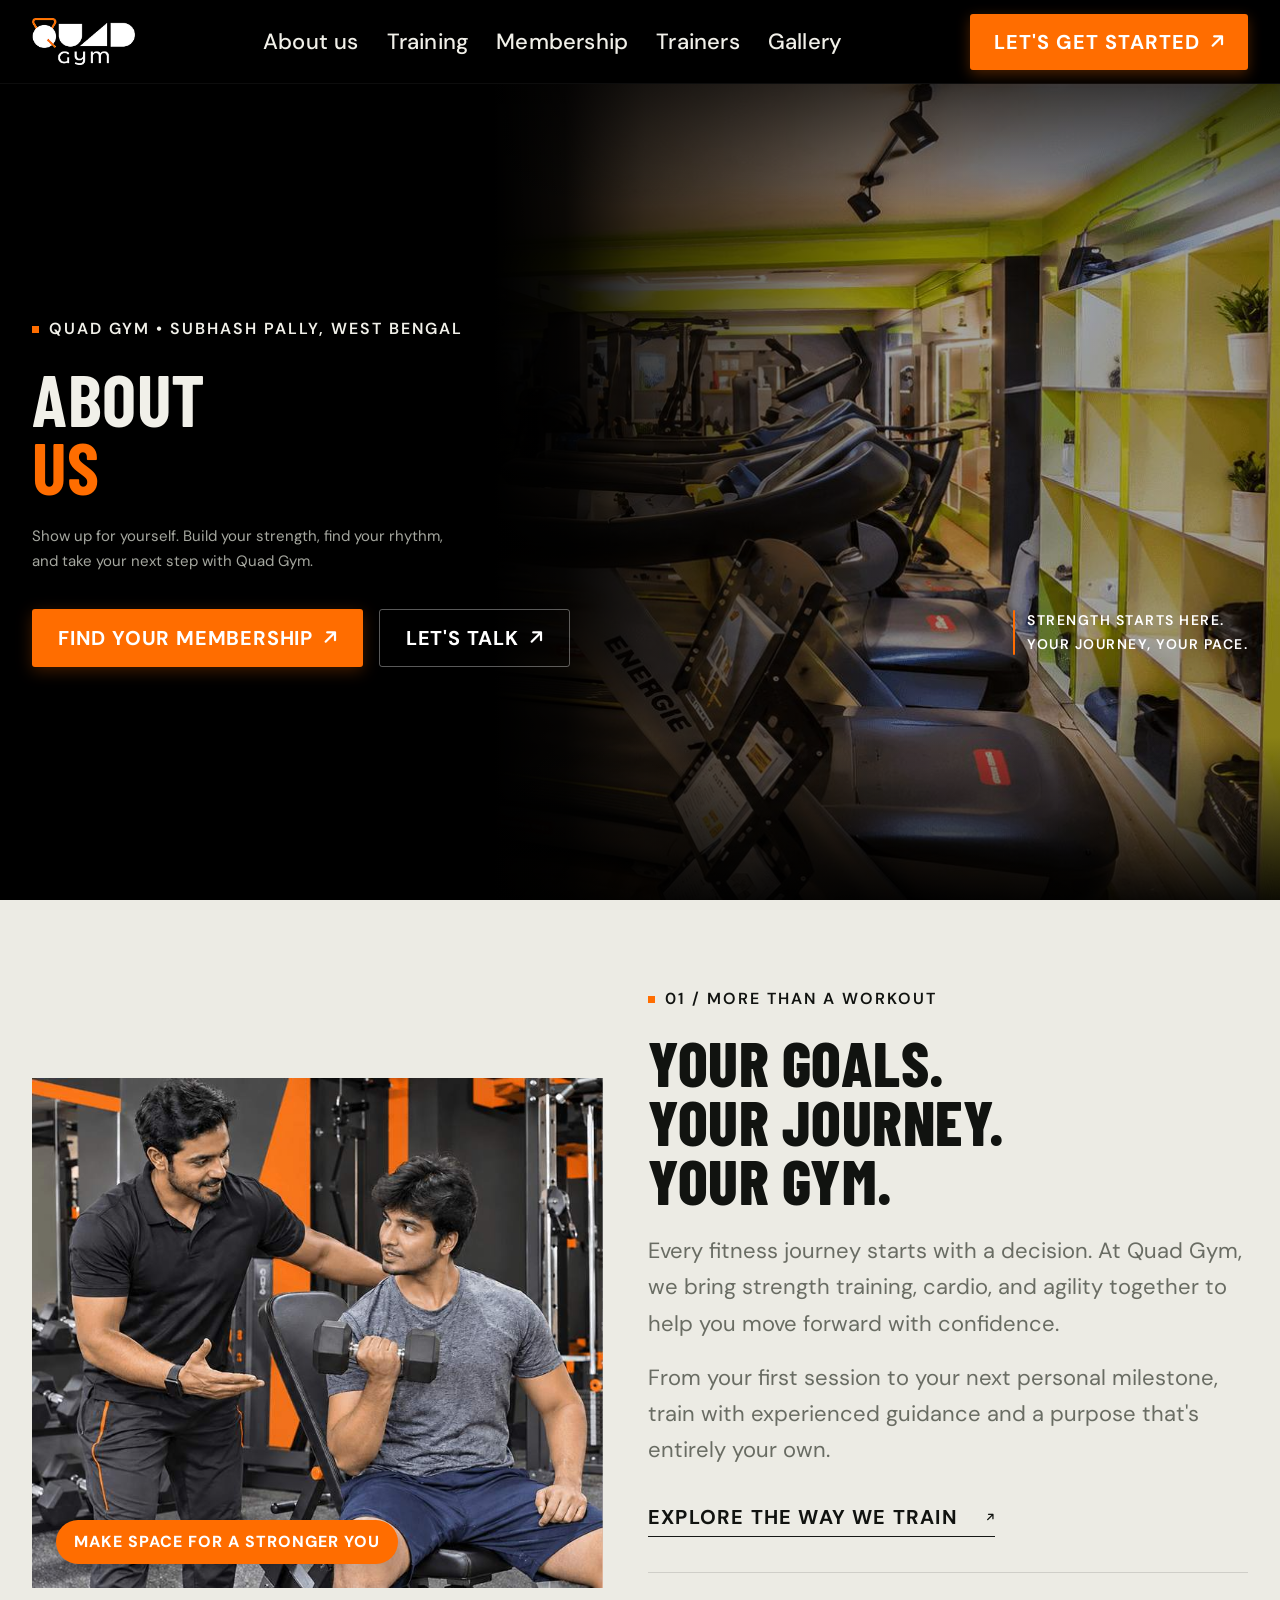
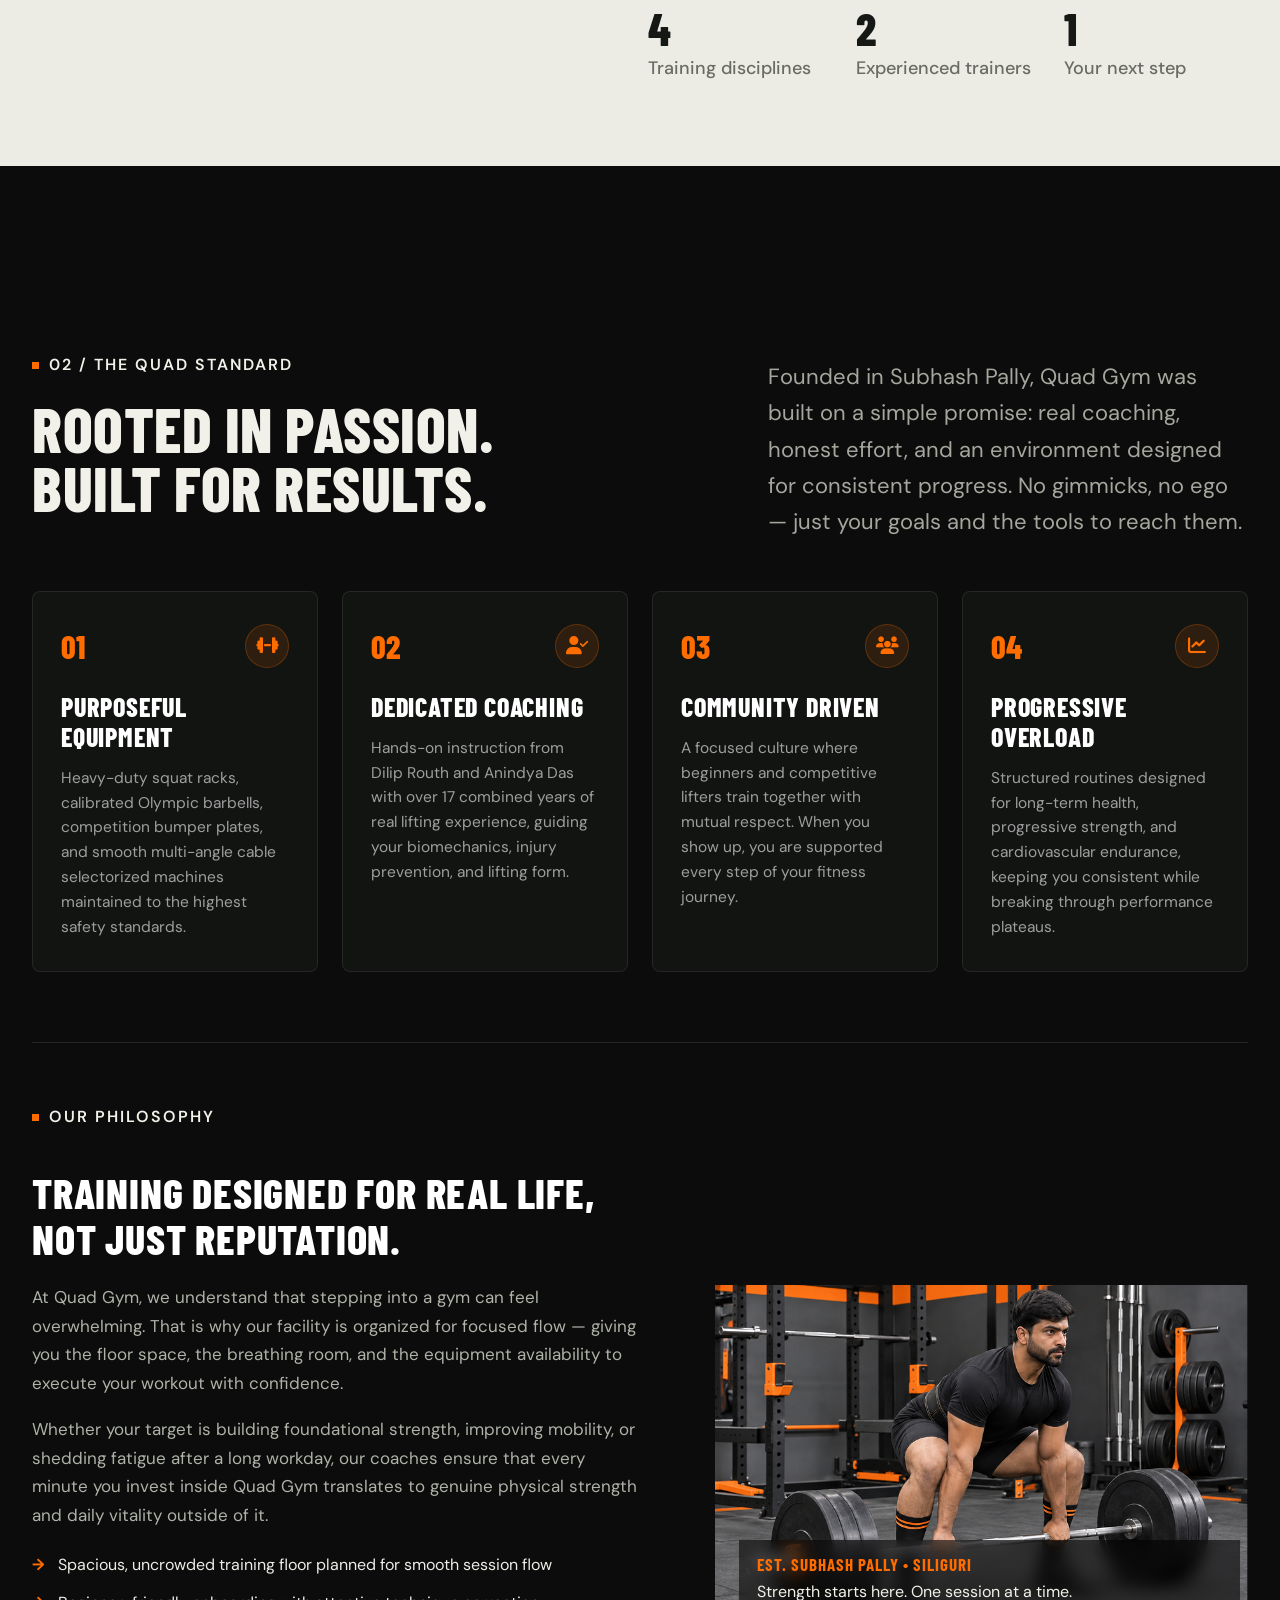
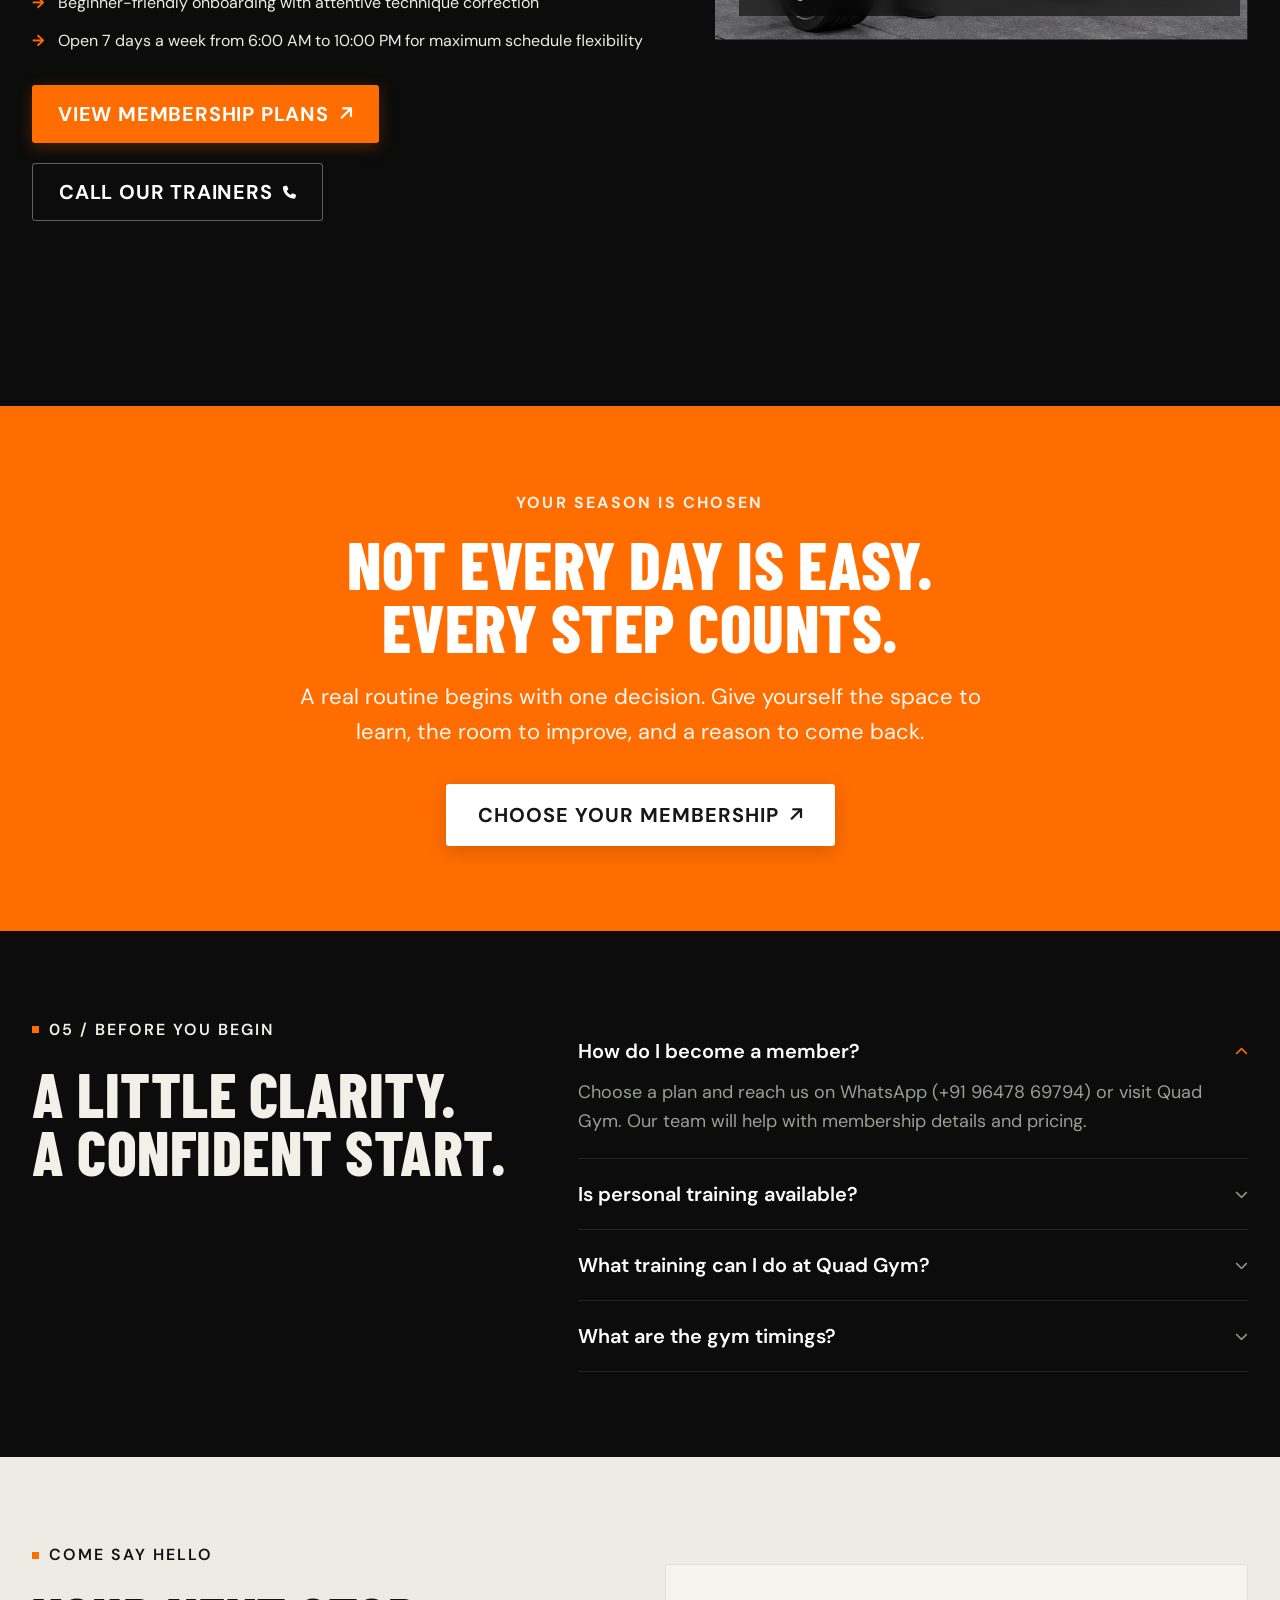
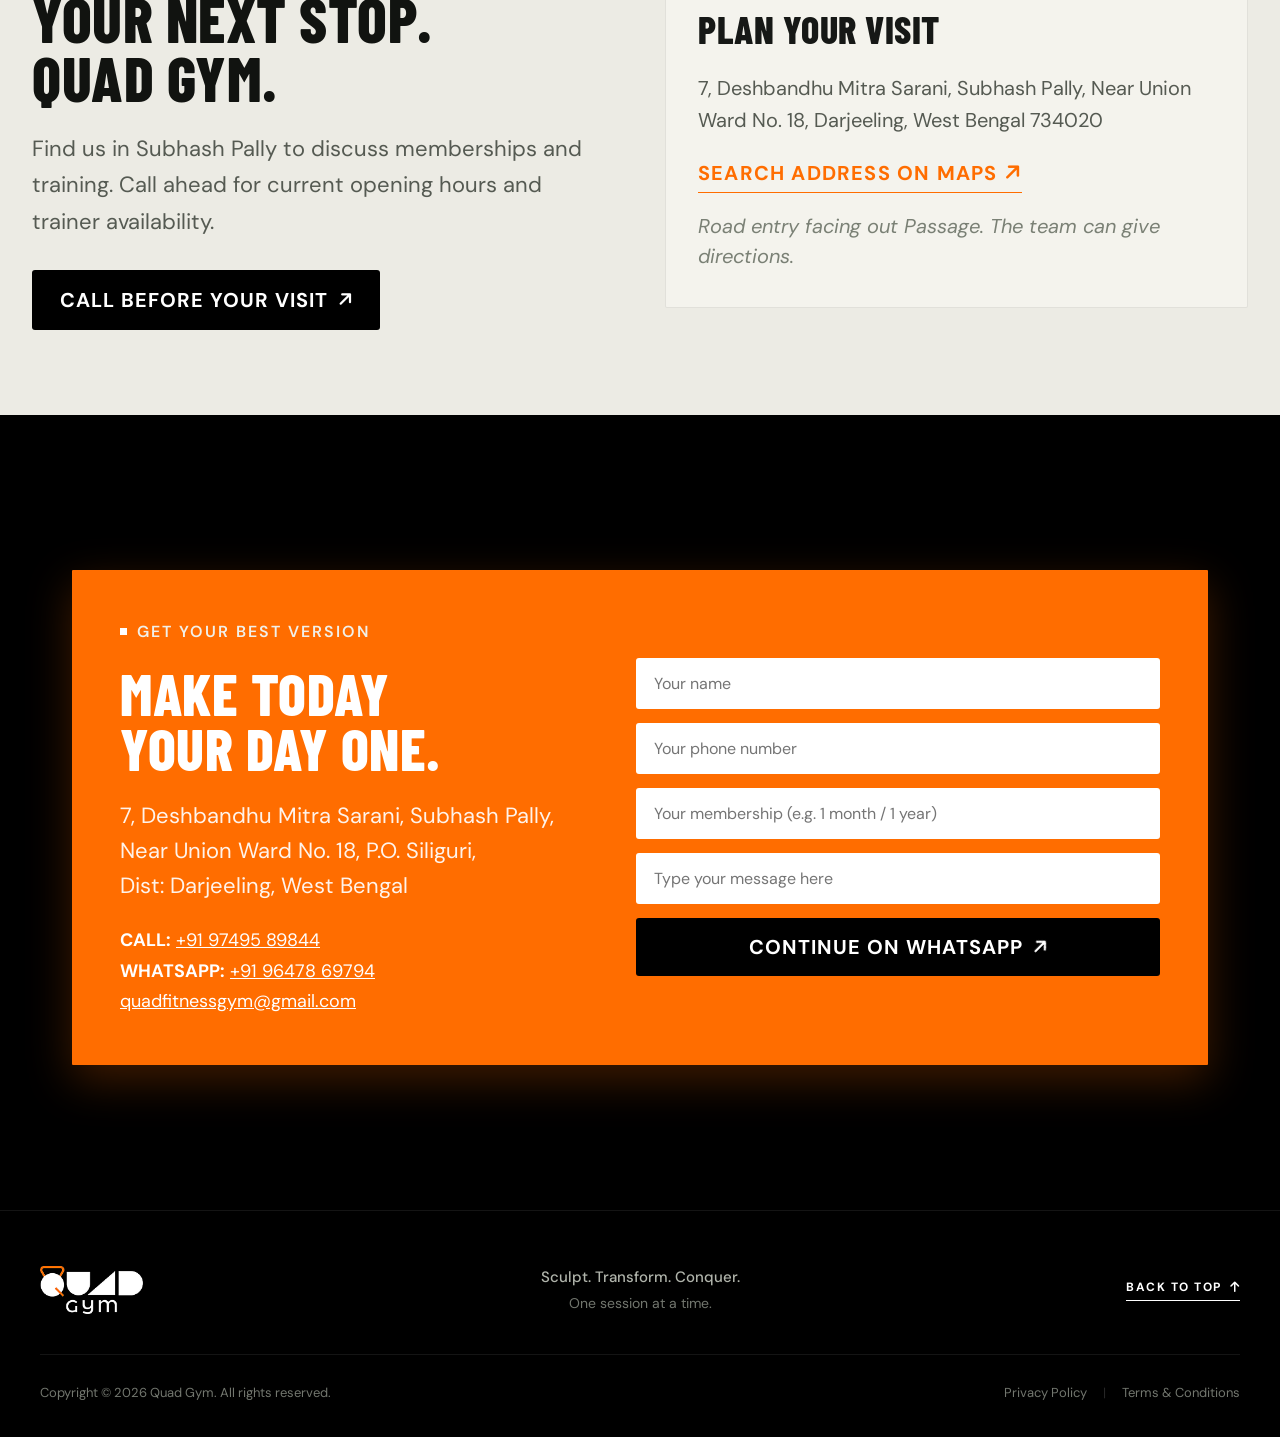
==== about-us.html @ 84a4b410 "pages inner 2 done" ====
<!DOCTYPE html>
<html lang="en">

<head>
    <meta charset="UTF-8">
    <meta name="viewport" content="width=device-width, initial-scale=1.0">
    <title>Quad Gym - Sculpt. Transform. Conquer.</title>

    <!-- Google Fonts -->
    <link rel="preconnect" href="https://fonts.googleapis.com">
    <link rel="preconnect" href="https://fonts.gstatic.com" crossorigin>
    <link
        href="https://fonts.googleapis.com/css2?family=Barlow+Condensed:ital,wght@0,300;0,400;0,500;0,600;0,700;0,800;0,900;1,700&family=DM+Sans:ital,opsz,wght@0,9..40,100..1000;1,9..40,100..1000&display=swap"
        rel="stylesheet">

    <!-- Font Awesome Icons -->
    <link rel="stylesheet" href="https://cdnjs.cloudflare.com/ajax/libs/font-awesome/6.6.0/css/all.min.css"
        integrity="sha512-Kc323vGBEqzTmouAECnVceyQqyqdsSiqLQISBL29aUW4U/M7pSPA/gEUZQqv1cwx4OnYxTxve5UMg5GT6L4JJg=="
        crossorigin="anonymous" referrerpolicy="no-referrer" />

    <!-- Main Stylesheet -->
    <link rel="stylesheet" href="style/style.css">

    <!-- Responsive Stylesheet -->
    <link rel="stylesheet" href="https://cdnjs.cloudflare.com/ajax/libs/animate.css/4.1.1/animate.min.css" />
    <link rel="stylesheet" href="style/responsive.css">
</head>

<body>

    <!-- ================= NAVBAR ================= -->
    <header class="site-header" id="site-header">
        <div class="nav-container">
            <!-- Brand Logo -->
            <a href="index.html" class="brand-logo" aria-label="Quad Gym Home">
                <div class="logo-box">
                    <img src="assets/logo.png" alt="logo of Quad Gym">
                </div>
            </a>

            <!-- Desktop Navigation Menu -->
            <nav class="desktop-nav" aria-label="Main Navigation">
                <ul class="nav-menu">
                    <li><a href="about-us.html" class="nav-link">About us</a></li>
                    <li><a href="#training" class="nav-link">Training</a></li>
                    <li><a href="membership.html" class="nav-link">Membership</a></li>
                    <li><a href="#trainers" class="nav-link">Trainers</a></li>
                    <li><a href="#gallery" class="nav-link">Gallery</a></li>
                </ul>
            </nav>

            <!-- Desktop Right CTA Button -->
            <div class="nav-actions">
                <a href="#get-started" class="btn btn-nav">
                    <span>LET'S GET STARTED</span>
                    <i class="fa-solid fa-arrow-up fa-rotate-by" style="--fa-rotate-angle: 45deg;"></i>
                </a>
            </div>

            <!-- Mobile Animated Hamburger Button -->
            <button class="hamburger-btn" id="hamburger-btn" aria-label="Toggle navigation menu" aria-expanded="false"
                aria-controls="mobile-menu-panel">
                <span class="hamburger-line line-1"></span>
                <span class="hamburger-line line-2"></span>
                <span class="hamburger-line line-3"></span>
            </button>
        </div>
    </header>

    <!-- ================= MOBILE MENU OVERLAY & PANEL ================= -->
    <div class="mobile-menu-backdrop" id="mobile-menu-backdrop"></div>
    <div class="mobile-menu-panel" id="mobile-menu-panel" role="dialog" aria-modal="true"
        aria-label="Mobile Navigation Menu">
        <div class="mobile-menu-inner">
            <!-- Mobile Menu Header -->
            <div class="mobile-menu-header">
                <a href="index.html" class="brand-logo" id="mobile-brand-logo">
                    <div class="logo-box">
                        <img src="assets/logo.png" alt="logo of Quad Gym">
                    </div>
                </a>

                <button class="mobile-close-btn" id="mobile-close-btn" aria-label="Close menu">
                    <i class="fa-solid fa-xmark"></i>
                </button>
            </div>

            <!-- Mobile Menu Navigation Links -->
            <nav class="mobile-nav">
                <ul class="mobile-nav-list">
                    <li>
                        <a href="about-us.html" class="mobile-nav-link">
                            <span class="link-left"><i class="fa-solid fa-circle-info"></i> About us</span>
                            <i class="fa-solid fa-chevron-right link-arrow"></i>
                        </a>
                    </li>
                    <li>
                        <a href="#training" class="mobile-nav-link">
                            <span class="link-left"><i class="fa-solid fa-dumbbell"></i> Training</span>
                            <i class="fa-solid fa-chevron-right link-arrow"></i>
                        </a>
                    </li>
                    <li>
                        <a href="membership.html" class="mobile-nav-link">
                            <span class="link-left"><i class="fa-solid fa-id-card"></i> Membership</span>
                            <i class="fa-solid fa-chevron-right link-arrow"></i>
                        </a>
                    </li>
                    <li>
                        <a href="#trainers" class="mobile-nav-link">
                            <span class="link-left"><i class="fa-solid fa-users"></i> Trainers</span>
                            <i class="fa-solid fa-chevron-right link-arrow"></i>
                        </a>
                    </li>
                    <li>
                        <a href="#gallery" class="mobile-nav-link">
                            <span class="link-left"><i class="fa-solid fa-images"></i> Gallery</span>
                            <i class="fa-solid fa-chevron-right link-arrow"></i>
                        </a>
                    </li>
                </ul>
            </nav>

            <!-- Mobile Action Button -->
            <div class="mobile-menu-cta">
                <a href="#get-started" class="btn btn-mobile-cta">
                    <span>LET'S GET STARTED</span>
                    <i class="fa-solid fa-arrow-up-right-from-square"></i>
                </a>
            </div>

            <!-- Mobile Menu Footer Info -->
            <div class="mobile-menu-footer">
                <div class="mobile-social-links">
                    <a href="#" aria-label="Instagram"><i class="fa-brands fa-instagram"></i></a>
                    <a href="#" aria-label="Facebook"><i class="fa-brands fa-facebook-f"></i></a>
                    <a href="#" aria-label="WhatsApp"><i class="fa-brands fa-whatsapp"></i></a>
                    <a href="#" aria-label="Phone"><i class="fa-solid fa-phone"></i></a>
                </div>
            </div>
        </div>
    </div>

    <!-- ================= HERO SECTION ================= -->
    <section class="hero-section" id="hero">
        <!-- Background Image Container -->
        <div class="hero-bg-wrapper">
            <img src="assets/membership-bg.jpg" alt="Quad Gym Training Zone" class="hero-bg-img">
            <!-- Left solid-to-transparent fade + subtle dark shade over right image -->
            <div class="hero-gradient-overlay"></div>
            <!-- Vertical vignette for smooth edge transitions -->
            <div class="hero-vignette-overlay"></div>
        </div>

        <!-- Hero Main Content -->
        <div class="hero-container">
            <div class="hero-content">
                <!-- Location Tag -->
                <div class="hero-tag animate__animated animate__fadeInUp">
                    <span class="tag-square"></span>
                    <span class="tag-text tag-text-6">QUAD GYM &bull; SUBHASH PALLY, WEST BENGAL</span>
                </div>

                <!-- Main Punchline Heading -->
                <h1 class="hero-title animate__animated animate__fadeInUp">
                    <span class="title-line title-white">About</span>
                    <span class="title-line title-orange">Us</span>
                </h1>

                <!-- Subtitle Description -->
                <p class="hero-desc animate__animated animate__fadeInUp">
                    Show up for yourself. Build your strength, find your rhythm, and take your next step with Quad Gym.
                </p>

                <!-- Action Button Group -->
                <div class="hero-buttons animate__animated animate__fadeInUp">
                    <a href="#membership" class="btn btn-primary">
                        <span>FIND YOUR MEMBERSHIP</span>
                        <i class="fa-solid fa-arrow-up fa-rotate-by" style="--fa-rotate-angle: 45deg;"></i>
                    </a>
                    <a href="#contact" class="btn btn-outline">
                        <span>LET'S TALK</span>
                        <i class="fa-solid fa-arrow-up fa-rotate-by" style="--fa-rotate-angle: 45deg;"></i>
                    </a>
                </div>
            </div>

            <!-- Bottom-right Floating Motto/Quote -->
            <div class="hero-bottom-quote animate__animated animate__fadeInUp">
                <div class="quote-accent-bar"></div>
                <div class="quote-text-group">
                    <span class="quote-line">STRENGTH STARTS HERE.</span>
                    <span class="quote-line">YOUR JOURNEY, YOUR PACE.</span>
                </div>
            </div>
        </div>
    </section>

    <section class="about-section" id="about">
        <div class="section-container about-container">
            <div class="about-image-col animate__animated animate__fadeInUp">
                <div class="image-card">
                    <img src="assets/workout.jpg" alt="Personal training session at Quad Gym" class="section-img">
                    <div class="image-floating-badge">
                        <span>MAKE SPACE FOR A STRONGER YOU</span>
                    </div>
                </div>
            </div>
            <div class="about-content-col">
                <div class="section-tag dark-tag animate__animated animate__fadeInUp">
                    <span class="tag-square"></span>
                    <span class="tag-text tag-text-2">01 / MORE THAN A WORKOUT</span>
                </div>
                <h2 class="section-heading-dark animate__animated animate__fadeInUp">
                    <span>YOUR GOALS.</span>
                    <span>YOUR JOURNEY.</span>
                    <span>YOUR GYM.</span>
                </h2>
                <div class="about-text-group animate__animated animate__fadeInUp">
                    <p>Every fitness journey starts with a decision. At Quad Gym, we bring strength training, cardio,
                        and agility together to help you move forward with confidence.</p>
                    <p>From your first session to your next personal milestone, train with experienced guidance and a
                        purpose that's entirely your own.</p>
                </div>
                <a href="#training" class="text-link-dark animate__animated animate__fadeInUp">
                    <span style="padding-right: 20px;">EXPLORE THE WAY WE TRAIN</span>
                    <i class="fa-solid fa-arrow-up fa-rotate-by" style="--fa-rotate-angle: 45deg; font-size: 10px;"></i>
                </a>
                <div class="about-stats-row animate__animated animate__fadeInUp">
                    <div class="stat-card">
                        <span class="stat-number">4</span>
                        <span class="stat-label">Training disciplines</span>
                    </div>
                    <div class="stat-card">
                        <span class="stat-number">2</span>
                        <span class="stat-label">Experienced trainers</span>
                    </div>
                    <div class="stat-card">
                        <span class="stat-number">1</span>
                        <span class="stat-label">Your next step</span>
                    </div>
                </div>
            </div>
        </div>
    </section>

    <!-- ================= SECTION: ABOUT US DETAILS & PHILOSOPHY ================= -->
    <section class="about-story-section" id="about-story">
        <div class="section-container">
            <!-- Header Split -->
            <div class="section-header-split">
                <div class="header-left">
                    <div class="section-tag light-tag animate__animated animate__fadeInUp">
                        <span class="tag-square"></span>
                        <span class="tag-text tag-text-3">02 / THE QUAD STANDARD</span>
                    </div>
                    <h2 class="section-heading-light animate__animated animate__fadeInUp">
                        <span>ROOTED IN PASSION.</span>
                        <span>BUILT FOR RESULTS.</span>
                    </h2>
                </div>
                <div class="header-right">
                    <p class="section-subtext-light animate__animated animate__fadeInUp">
                        Founded in Subhash Pally, Quad Gym was built on a simple promise: real coaching, honest effort,
                        and an environment designed for consistent progress. No gimmicks, no ego &mdash; just your goals
                        and the tools to reach them.
                    </p>
                </div>
            </div>

            <!-- Pillars Grid (4 Key Highlights) -->
            <div class="about-pillars-grid">
                <!-- Pillar 1 -->
                <div class="about-pillar-card animate__animated animate__fadeInUp">
                    <div class="pillar-header">
                        <span class="pillar-num">01</span>
                        <div class="pillar-icon">
                            <i class="fa-solid fa-dumbbell"></i>
                        </div>
                    </div>
                    <h3 class="pillar-title">PURPOSEFUL EQUIPMENT</h3>
                    <p class="pillar-desc">
                        Heavy-duty squat racks, calibrated Olympic barbells, competition bumper plates, and smooth
                        multi-angle cable selectorized machines maintained to the highest safety standards.
                    </p>
                </div>

                <!-- Pillar 2 -->
                <div class="about-pillar-card animate__animated animate__fadeInUp">
                    <div class="pillar-header">
                        <span class="pillar-num">02</span>
                        <div class="pillar-icon">
                            <i class="fa-solid fa-user-check"></i>
                        </div>
                    </div>
                    <h3 class="pillar-title">DEDICATED COACHING</h3>
                    <p class="pillar-desc">
                        Hands-on instruction from Dilip Routh and Anindya Das with over 17 combined years of real lifting
                        experience, guiding your biomechanics, injury prevention, and lifting form.
                    </p>
                </div>

                <!-- Pillar 3 -->
                <div class="about-pillar-card animate__animated animate__fadeInUp">
                    <div class="pillar-header">
                        <span class="pillar-num">03</span>
                        <div class="pillar-icon">
                            <i class="fa-solid fa-users"></i>
                        </div>
                    </div>
                    <h3 class="pillar-title">COMMUNITY DRIVEN</h3>
                    <p class="pillar-desc">
                        A focused culture where beginners and competitive lifters train together with mutual respect.
                        When you show up, you are supported every step of your fitness journey.
                    </p>
                </div>

                <!-- Pillar 4 -->
                <div class="about-pillar-card animate__animated animate__fadeInUp">
                    <div class="pillar-header">
                        <span class="pillar-num">04</span>
                        <div class="pillar-icon">
                            <i class="fa-solid fa-chart-line"></i>
                        </div>
                    </div>
                    <h3 class="pillar-title">PROGRESSIVE OVERLOAD</h3>
                    <p class="pillar-desc">
                        Structured routines designed for long-term health, progressive strength, and cardiovascular
                        endurance, keeping you consistent while breaking through performance plateaus.
                    </p>
                </div>
            </div>

            <!-- Detailed Story Showcase (2 Columns) -->
            <div class="about-story-row">
                <div class="about-story-text-col">
                    <div class="section-tag light-tag animate__animated animate__fadeInUp">
                        <span class="tag-square"></span>
                        <span class="tag-text tag-text-6">OUR PHILOSOPHY</span>
                    </div>
                    <h3 class="about-story-subtitle animate__animated animate__fadeInUp">
                        TRAINING DESIGNED FOR REAL LIFE, NOT JUST REPUTATION.
                    </h3>
                    <p class="about-story-p animate__animated animate__fadeInUp">
                        At Quad Gym, we understand that stepping into a gym can feel overwhelming. That is why our facility
                        is organized for focused flow &mdash; giving you the floor space, the breathing room, and the equipment
                        availability to execute your workout with confidence.
                    </p>
                    <p class="about-story-p animate__animated animate__fadeInUp">
                        Whether your target is building foundational strength, improving mobility, or shedding fatigue
                        after a long workday, our coaches ensure that every minute you invest inside Quad Gym translates to
                        genuine physical strength and daily vitality outside of it.
                    </p>

                    <ul class="about-story-checklist animate__animated animate__fadeInUp">
                        <li>
                            <span class="checklist-bullet">&#8594;</span>
                            <span>Spacious, uncrowded training floor planned for smooth session flow</span>
                        </li>
                        <li>
                            <span class="checklist-bullet">&#8594;</span>
                            <span>Beginner-friendly onboarding with attentive technique correction</span>
                        </li>
                        <li>
                            <span class="checklist-bullet">&#8594;</span>
                            <span>Open 7 days a week from 6:00 AM to 10:00 PM for maximum schedule flexibility</span>
                        </li>
                    </ul>

                    <div class="about-story-action animate__animated animate__fadeInUp">
                        <a href="membership.html" class="btn btn-primary">
                            <span>VIEW MEMBERSHIP PLANS</span>
                            <i class="fa-solid fa-arrow-up fa-rotate-by" style="--fa-rotate-angle: 45deg;"></i>
                        </a>
                        <a href="tel:+919749589844" class="btn btn-outline">
                            <span>CALL OUR TRAINERS</span>
                            <i class="fa-solid fa-phone" style="font-size: 13px;"></i>
                        </a>
                    </div>
                </div>

                <div class="about-story-image-col animate__animated animate__fadeInUp">
                    <div class="image-card">
                        <img src="assets/strength1.png" alt="Quad Gym Strength & Training Floor" class="section-img">
                        <div class="image-floating-badge-dark">
                            <span class="badge-title">EST. SUBHASH PALLY &bull; SILIGURI</span>
                            <span class="badge-sub">Strength starts here. One session at a time.</span>
                        </div>
                    </div>
                </div>
            </div>
        </div>
    </section>




    <!-- ================= SECTION 9: ORANGE CTA BANNER ================= -->
    <section class="cta-banner-section">
        <div class="section-container cta-banner-container">
            <span class="cta-banner-tag animate__animated animate__fadeInUp">YOUR SEASON IS CHOSEN</span>
            <h2 class="cta-banner-title animate__animated animate__fadeInUp">
                <span>NOT EVERY DAY IS EASY.</span>
                <span>EVERY STEP COUNTS.</span>
            </h2>
            <p class="cta-banner-subtext animate__animated animate__fadeInUp">
                A real routine begins with one decision. Give yourself the space to learn, the room to improve, and a
                reason to come back.
            </p>
            <div class="cta-banner-action animate__animated animate__fadeInUp">
                <a href="#membership" class="btn btn-cta-white">
                    <span>CHOOSE YOUR MEMBERSHIP</span>
                    <i class="fa-solid fa-arrow-up fa-rotate-by" style="--fa-rotate-angle: 45deg;"></i>
                </a>
            </div>
        </div>
    </section>

    <!-- ================= SECTION 10: FAQ ================= -->
    <section class="faq-section" id="faq">
        <div class="section-container faq-container">
            <div class="faq-header-col animate__animated animate__fadeInUp">
                <div class="section-tag light-tag">
                    <span class="tag-square"></span>
                    <span class="tag-text tag-text-6">05 / BEFORE YOU BEGIN</span>
                </div>
                <h2 class="section-heading-light">
                    <span>A LITTLE CLARITY.</span>
                    <span>A CONFIDENT START.</span>
                </h2>
            </div>

            <div class="faq-accordion-col">
                <div class="faq-accordion">
                    <!-- Item 1 (open by default) -->
                    <div class="faq-item is-open animate__animated animate__fadeInUp">
                        <button class="faq-question" aria-expanded="true">
                            <span>How do I become a member?</span>
                            <i class="fa-solid fa-chevron-down faq-arrow"></i>
                        </button>
                        <div class="faq-answer">
                            <p>Choose a plan and reach us on WhatsApp (+91 96478 69794) or visit Quad Gym. Our team will
                                help with membership details and pricing.</p>
                        </div>
                    </div>

                    <!-- Item 2 -->
                    <div class="faq-item animate__animated animate__fadeInUp">
                        <button class="faq-question" aria-expanded="false">
                            <span>Is personal training available?</span>
                            <i class="fa-solid fa-chevron-down faq-arrow"></i>
                        </button>
                        <div class="faq-answer">
                            <p>Yes, personal training is available with experienced trainers who build a program
                                customized to your fitness level, goals, and schedule.</p>
                        </div>
                    </div>

                    <!-- Item 3 -->
                    <div class="faq-item animate__animated animate__fadeInUp">
                        <button class="faq-question" aria-expanded="false">
                            <span>What training can I do at Quad Gym?</span>
                            <i class="fa-solid fa-chevron-down faq-arrow"></i>
                        </button>
                        <div class="faq-answer">
                            <p>We offer powerlifting, functional multi-gym training, agility training, and cardio
                                equipment tailored for all fitness levels.</p>
                        </div>
                    </div>

                    <!-- Item 4 -->
                    <div class="faq-item animate__animated animate__fadeInUp">
                        <button class="faq-question" aria-expanded="false">
                            <span>What are the gym timings?</span>
                            <i class="fa-solid fa-chevron-down faq-arrow"></i>
                        </button>
                        <div class="faq-answer">
                            <p>Monday to Sunday: 6:00 AM &ndash; 10:00 PM. Special trainer hours and personal training
                                sessions are scheduled by appointment.</p>
                        </div>
                    </div>
                </div>
            </div>
        </div>
    </section>

    <!-- ================= SECTION 11: COME SAY HELLO ================= -->
    <section class="visit-section" id="visit">
        <div class="section-container visit-container">
            <div class="visit-left-col">
                <div class="section-tag dark-tag animate__animated animate__fadeInUp">
                    <span class="tag-square"></span>
                    <span class="tag-text">COME SAY HELLO</span>
                </div>
                <h2 class="section-heading-dark animate__animated animate__fadeInUp">
                    <span>YOUR NEXT STOP.</span>
                    <span>QUAD GYM.</span>
                </h2>
                <p class="visit-subtext animate__animated animate__fadeInUp">
                    Find us in Subhash Pally to discuss memberships and training. Call ahead for current opening hours
                    and trainer availability.
                </p>
                <a href="tel:+919749589844" class="btn btn-visit-dark animate__animated animate__fadeInUp">
                    <span>CALL BEFORE YOUR VISIT</span>
                    <i class="fa-solid fa-arrow-up fa-rotate-by" style="--fa-rotate-angle: 45deg;"></i>
                </a>
            </div>

            <div class="visit-right-col animate__animated animate__fadeInUp">
                <div class="visit-card">
                    <h3 class="visit-card-title">PLAN YOUR VISIT</h3>
                    <p class="visit-card-address">
                        7, Deshbandhu Mitra Sarani, Subhash Pally, Near Union Ward No. 18, Darjeeling, West Bengal
                        734020
                    </p>
                    <a href="https://maps.google.com" target="_blank" rel="noopener noreferrer" class="visit-maps-link">
                        <span>SEARCH ADDRESS ON MAPS</span>
                        <i class="fa-solid fa-arrow-up fa-rotate-by" style="--fa-rotate-angle: 45deg;"></i>
                    </a>
                    <p class="visit-card-note">
                        Road entry facing out Passage. The team can give directions.
                    </p>
                </div>
            </div>
        </div>
    </section>

    <!-- ================= SECTION 12: MAKE TODAY YOUR DAY ONE ================= -->
    <section class="contact-banner-section" id="contact">
        <div class="section-container contact-banner-wrap">
            <div class="contact-banner-card">
                <div class="contact-banner-left animate__animated animate__fadeInUp">
                    <div class="section-tag light-tag">
                        <span class="tag-square" style="background-color: #fff;"></span>
                        <span class="tag-text tag-text-3">GET YOUR BEST VERSION</span>
                    </div>
                    <h2 class="contact-banner-heading">
                        <span>MAKE TODAY</span>
                        <span>YOUR DAY ONE.</span>
                    </h2>
                    <div class="contact-address-block">
                        <p>7, Deshbandhu Mitra Sarani, Subhash Pally,</p>
                        <p>Near Union Ward No. 18, P.O. Siliguri,</p>
                        <p>Dist: Darjeeling, West Bengal</p>
                    </div>
                    <div class="contact-direct-links">
                        <p><strong>CALL:</strong> <a href="tel:+919749589844">+91 97495 89844</a></p>
                        <p><strong>WHATSAPP:</strong> <a href="https://wa.me/919647869794" target="_blank">+91 96478
                                69794</a></p>
                        <p><a href="mailto:quadfitnessgym@gmail.com">quadfitnessgym@gmail.com</a></p>
                    </div>
                </div>

                <div class="contact-banner-right animate__animated animate__fadeInUp">
                    <form class="whatsapp-lead-form" id="whatsapp-lead-form"
                        onsubmit="event.preventDefault(); window.open('https://wa.me/919647869794?text=' + encodeURIComponent('Hi Quad Gym, I would like to enquire about membership and training!'), '_blank');">
                        <div class="form-group">
                            <label for="lead-name" class="visually-hidden">Your name</label>
                            <input type="text" id="lead-name" name="name" placeholder="Your name" required
                                class="lead-input">
                        </div>
                        <div class="form-group">
                            <label for="lead-phone" class="visually-hidden">Your phone number</label>
                            <input type="tel" id="lead-phone" name="phone" placeholder="Your phone number" required
                                class="lead-input">
                        </div>
                        <div class="form-group">
                            <label for="lead-interest" class="visually-hidden">Your membership</label>
                            <input type="text" id="lead-interest" name="interest"
                                placeholder="Your membership (e.g. 1 month / 1 year)" class="lead-input">
                        </div>
                        <div class="form-group">
                            <label for="lead-message" class="visually-hidden">Type your message here</label>
                            <input type="text" id="lead-message" name="message" placeholder="Type your message here"
                                class="lead-input">
                        </div>
                        <button type="submit" class="btn btn-whatsapp-submit">
                            <span>CONTINUE ON WHATSAPP</span>
                            <i class="fa-solid fa-arrow-up fa-rotate-by" style="--fa-rotate-angle: 45deg;"></i>
                        </button>
                    </form>
                </div>
            </div>
        </div>
    </section>

    <!-- ================= FOOTER ================= -->
    <footer class="site-footer">
        <div class="footer-container">
            <!-- Top row -->
            <div class="footer-top-row">
                <div class="footer-logo-col">
                    <a href="#" class="brand-logo" aria-label="Quad Gym Home">
                        <div class="logo-box footer-logo">
                            <img src="assets/logo.png" alt="logo of Quad Gym">
                        </div>
                    </a>
                </div>
                <div class="footer-motto-col">
                    <p class="footer-motto-main">Sculpt. Transform. Conquer.</p>
                    <p class="footer-motto-sub">One session at a time.</p>
                </div>
                <div class="footer-top-link-col">
                    <a href="#hero" class="back-to-top-link">
                        <span>BACK TO TOP</span>
                        <i class="fa-solid fa-arrow-up"></i>
                    </a>
                </div>
            </div>

            <!-- Divider line -->
            <div class="footer-divider"></div>

            <!-- Bottom row -->
            <div class="footer-bottom-row">
                <div class="footer-copy-col">
                    <p>Copyright &copy; 2026 Quad Gym. All rights reserved.</p>
                </div>
                <div class="footer-legal-col">
                    <a href="#" class="footer-legal-link">Privacy Policy</a>
                    <span class="footer-legal-sep">|</span>
                    <a href="#" class="footer-legal-link">Terms &amp; Conditions</a>
                </div>
            </div>
        </div>
    </footer>

    <!-- ================= TESTIMONIAL VIDEO POPOUT MODAL ================= -->
    <div class="video-modal-backdrop" id="video-modal-backdrop" aria-hidden="true" role="dialog" aria-modal="true">
        <div class="video-modal-container">
            <button class="video-modal-close" id="video-modal-close" aria-label="Close video popout">
                <i class="fa-solid fa-xmark"></i>
            </button>
            <div class="video-modal-frame">
                <video id="modal-video-player" controls playsinline preload="auto">
                    <source src="" type="video/mp4">
                    Your browser does not support the video tag.
                </video>
            </div>
        </div>
    </div>

    <!-- Main JavaScript File -->
    <script src="script/script.js"></script>
</body>

</html>
---- style/style.css ----
@import url('https://fonts.googleapis.com/css2?family=Barlow+Condensed:ital,wght@0,100;0,200;0,300;0,400;0,500;0,600;0,700;0,800;0,900;1,100;1,200;1,300;1,400;1,500;1,600;1,700;1,800;1,900&family=DM+Sans:ital,opsz,wght@0,9..40,100..1000;1,9..40,100..1000&display=swap');

/* ==========================================================================
   GLOBAL VARIABLES & RESET
   ========================================================================== */
:root {
    --primary-color: #FF6D00;
    --primary-hover: #ff7e1a;
    --primary-glow: rgba(255, 109, 0, 0.35);
    --secondary-color: #F1F0E9;
    --dim-shade: #E8E9DF;
    --dark-shade: #20231D;
    --bg-dark: #000000;
    --bg-surface: #0a0c0a;
    --bg-panel: #121412;
    --text-muted: #8e938a;
    --text-desc: #A5A79F;
    --border-subtle: rgba(255, 255, 255, 0.12);
    --font-heading: 'Barlow Condensed', sans-serif;
    --font-body: 'DM Sans', sans-serif;
    --header-height: 84px;
    --ease-out: cubic-bezier(0.16, 1, 0.3, 1);
    --transition: all 0.3s cubic-bezier(0.16, 1, 0.3, 1);
}

*, *::before, *::after {
    margin: 0;
    padding: 0;
    box-sizing: border-box;
}

html {
    scroll-behavior: smooth;
    font-size: 16px;
    width: 100%;
    max-width: 100%;
    overflow-x: hidden;
    color: var(--secondary-color);
}

body {
    font-family: var(--font-body);
    width: 100%;
    max-width: 100%;
    color: var(--secondary-color);
    line-height: 1.5;
    overflow-x: hidden;
    position: relative;
    -webkit-font-smoothing: antialiased;
    -moz-osx-font-smoothing: grayscale;
}

a {
    color: inherit;
    text-decoration: none;
    transition: var(--transition);
}

button {
    border: none;
    background: none;
    cursor: pointer;
    font-family: inherit;
    color: inherit;
    transition: var(--transition);
}

ul {
    list-style: none;
}

/* ==========================================================================
   BUTTONS
   ========================================================================== */
.btn {
    display: inline-flex;
    align-items: center;
    justify-content: center;
    gap: 10px;
    font-family: var(--font-body);
    font-weight: 700;
    text-transform: uppercase;
    border-radius: 3px;
    white-space: nowrap;
    transition: var(--transition);
    cursor: pointer;
}

.btn i {
    font-size: 0.88em;
    transition: transform 0.25s ease;
}

.btn:hover i {
    transform: translate(2px, -2px);
}

.btn-primary {
    background-color: var(--primary-color);
    color: #FFFFFF;
    font-size: 20px;
    letter-spacing: 0.8px;
    padding: 14px 26px;
    box-shadow: 0 4px 16px rgba(255, 109, 0, 0.25);
}

.btn-primary:hover {
    background-color: var(--primary-hover);
    transform: translateY(-2px);
    box-shadow: 0 8px 25px rgba(255, 109, 0, 0.45);
}

.btn-outline {
    background-color: transparent;
    border: 1.5px solid rgba(255, 255, 255, 0.35);
    color: #FFFFFF;
    font-size: 20px;
    letter-spacing: 0.8px;
    padding: 13px 26px;
}

.btn-outline:hover {
    border-color: var(--primary-color);
    color: var(--primary-color);
    background-color: rgba(255, 109, 0, 0.08);
    transform: translateY(-2px);
}

.btn-nav {
    background-color: var(--primary-color);
    color: #FFFFFF;
    font-size: 20px;
    font-weight: 700;
    letter-spacing: 1px;
    padding: 13px 24px;
    border-radius: 3px;
    box-shadow: 0 4px 14px rgba(255, 109, 0, 0.3);
}

.btn-nav:hover {
    background-color: var(--primary-hover);
    transform: translateY(-2px);
    box-shadow: 0 6px 20px rgba(255, 109, 0, 0.45);
}

/* ==========================================================================
   BRAND LOGO COMPONENT
   ========================================================================== */
.brand-logo {
    display: inline-block;
    user-select: none;
}

.logo-box {
    display: flex;
    align-items: center;
}

.logo-box img {
    height: 75px;
    width: auto;
    max-width: 100%;
    object-fit: contain;
    display: block;
    transition: var(--transition);
}

.logo-top-row {
    position: relative;
    display: flex;
    align-items: center;
}

.kettlebell-icon {
    position: absolute;
    top: -9px;
    left: 2px;
    width: 22px;
    height: 15px;
    display: flex;
    align-items: center;
    justify-content: center;
    pointer-events: none;
}

.kettlebell-icon svg {
    width: 100%;
    height: 100%;
}

.logo-letters {
    font-family: var(--font-heading);
    font-size: 34px;
    font-weight: 900;
    letter-spacing: 2px;
    line-height: 0.9;
    color: #FFFFFF;
    text-transform: uppercase;
}

.logo-sub {
    font-family: var(--font-body);
    font-size: 12px;
    font-weight: 700;
    color: #FFFFFF;
    letter-spacing: 4px;
    line-height: 1;
    margin-left: 20px;
    margin-top: 2px;
    text-transform: lowercase;
}

/* ==========================================================================
   NAVBAR (DESKTOP)
   ========================================================================== */
.site-header {
    position: sticky;
    top: 0;
    left: 0;
    width: 100%;
    height: var(--header-height);
    background-color: #000000;
    z-index: 100;
    border-bottom: 1px solid rgba(255, 255, 255, 0.05);
    display: flex;
    align-items: center;
}

.nav-container {
    width: 100%;
    max-width: 1760px;
    margin: 0 auto;
    padding: 0 40px;
    display: flex;
    align-items: center;
    justify-content: space-between;
}

.desktop-nav {
    display: flex;
    align-items: center;
}

.nav-menu {
    display: flex;
    align-items: center;
    gap: 40px;
}

.nav-link {
    font-family: var(--font-body);
    font-size: 22px;
    font-weight: 500;
    color: var(--secondary-color);
    letter-spacing: 0.2px;
    position: relative;
    padding: 6px 0;
}

.nav-link::after {
    content: '';
    position: absolute;
    bottom: 0;
    left: 0;
    width: 0;
    height: 2px;
    background-color: var(--primary-color);
    transition: width 0.3s ease;
}

.nav-link:hover {
    color: #FFFFFF;
}

.nav-link:hover::after {
    width: 100%;
}

.nav-actions {
    display: flex;
    align-items: center;
}

/* ==========================================================================
   HAMBURGER BUTTON (MOBILE ANIMATED)
   ========================================================================== */
.hamburger-btn {
    display: none; /* Shown in responsive.css on mobile/tablet */
    width: 44px;
    height: 44px;
    padding: 10px 8px;
    flex-direction: column;
    justify-content: space-around;
    align-items: flex-end;
    /* background: rgba(255, 255, 255, 0.05); */
    /* border: 1px solid rgba(255, 255, 255, 0.1); */
    border-radius: 8px;
    z-index: 101;
}

.hamburger-line {
    width: 24px;
    height: 2.5px;
    background-color: #FFFFFF;
    border-radius: 2px;
    transition: transform 0.35s cubic-bezier(0.16, 1, 0.3, 1),
                opacity 0.25s ease,
                width 0.3s ease,
                background-color 0.3s ease;
}

.hamburger-line.line-2 {
    width: 18px;
}

.hamburger-btn:hover .hamburger-line {
    background-color: var(--primary-color);
}

.hamburger-btn:hover .hamburger-line.line-2 {
    width: 24px;
}

/* Animated active state (Transforms into an 'X') */
.hamburger-btn.is-active .hamburger-line.line-1 {
    transform: translateY(8px) rotate(45deg);
    background-color: var(--primary-color);
    width: 24px;
}

.hamburger-btn.is-active .hamburger-line.line-2 {
    opacity: 0;
    transform: scaleX(0);
}

.hamburger-btn.is-active .hamburger-line.line-3 {
    transform: translateY(-8px) rotate(-45deg);
    background-color: var(--primary-color);
    width: 24px;
}

/* ==========================================================================
   MOBILE MENU PANEL & BACKDROP
   ========================================================================== */
.mobile-menu-backdrop {
    position: fixed;
    inset: 0;
    background-color: rgba(0, 0, 0, 0.75);
    backdrop-filter: blur(8px);
    -webkit-backdrop-filter: blur(8px);
    z-index: 998;
    opacity: 0;
    visibility: hidden;
    pointer-events: none;
    transition: opacity 0.4s ease, visibility 0.4s;
}

.mobile-menu-backdrop.is-active {
    opacity: 1;
    visibility: visible;
    pointer-events: auto;
}

.mobile-menu-panel {
    position: fixed;
    /* Covers almost whole screen with a little gap */
    top: 14px;
    bottom: 14px;
    left: 14px;
    right: 14px;
    background: #111311;
    border: 1px solid rgba(255, 255, 255, 0.12);
    border-radius: 24px;
    box-shadow: 0 25px 60px rgba(0, 0, 0, 0.9), 0 0 30px rgba(255, 109, 0, 0.08);
    z-index: 999;
    display: flex;
    flex-direction: column;
    overflow: hidden;
    /* Slide in from bottom */
    transform: translateY(110%);
    opacity: 0;
    visibility: hidden;
    pointer-events: none;
    transition: transform 0.45s var(--ease-out),
                opacity 0.35s ease,
                visibility 0.45s;
}

.mobile-menu-panel.is-open {
    transform: translateY(0);
    opacity: 1;
    visibility: visible;
    pointer-events: auto;
}

.mobile-menu-inner {
    display: flex;
    flex-direction: column;
    height: 100%;
    padding: 24px;
    overflow-y: auto;
    scrollbar-width: thin;
    scrollbar-color: rgba(255, 255, 255, 0.2) transparent;
}

.mobile-menu-inner::-webkit-scrollbar {
    width: 4px;
}

.mobile-menu-inner::-webkit-scrollbar-thumb {
    background: rgba(255, 255, 255, 0.2);
    border-radius: 4px;
}

.mobile-menu-header {
    display: flex;
    align-items: center;
    justify-content: space-between;
    padding-bottom: 20px;
    border-bottom: 1px solid rgba(255, 255, 255, 0.08);
    margin-bottom: 20px;
}

.mobile-close-btn {
    width: 42px;
    height: 42px;
    border-radius: 50%;
    /* background: rgba(255, 255, 255, 0.06); */
    /* border: 1px solid rgba(255, 255, 255, 0.12); */
    display: flex;
    align-items: center;
    justify-content: center;
    font-size: 25px;
    color: #FFFFFF;
}

.mobile-close-btn:hover {
    background: var(--primary-color);
    border-color: var(--primary-color);
    transform: rotate(90deg);
}

.mobile-nav {
    flex: 1;
}

.mobile-nav-list {
    display: flex;
    flex-direction: column;
    gap: 10px;
}

.mobile-nav-link {
    display: flex;
    align-items: center;
    justify-content: space-between;
    padding: 14px 18px;
    border-radius: 12px;
    /* background: rgba(255, 255, 255, 0.03); */
    /* border: 1px solid rgba(255, 255, 255, 0.05); */
    color: var(--secondary-color);
    font-size: 16px;
    font-weight: 500;
}

.mobile-nav-link .link-left {
    display: flex;
    align-items: center;
    gap: 14px;
}

.mobile-nav-link .link-left i {
    color: var(--primary-color);
    font-size: 16px;
    width: 20px;
    text-align: center;
}

.mobile-nav-link .link-arrow {
    font-size: 12px;
    color: rgba(255, 255, 255, 0.3);
    transition: transform 0.2s ease, color 0.2s ease;
}

.mobile-nav-link:hover,
.mobile-nav-link:active {
    background: rgba(255, 109, 0, 0.1);
    border-color: rgba(255, 109, 0, 0.35);
    color: #FFFFFF;
}

.mobile-nav-link:hover .link-arrow,
.mobile-nav-link:active .link-arrow {
    transform: translateX(4px);
    color: var(--primary-color);
}

.mobile-menu-cta {
    margin: 20px 0 16px;
}

.btn-mobile-cta {
    width: 100%;
    padding: 16px;
    background-color: var(--primary-color);
    color: #FFFFFF;
    font-size: 15px;
    font-weight: 700;
    letter-spacing: 1px;
    border-radius: 10px;
    box-shadow: 0 6px 20px rgba(255, 109, 0, 0.35);
}

.btn-mobile-cta:hover {
    background-color: var(--primary-hover);
}

.mobile-menu-footer {
    padding-top: 16px;
    border-top: 1px solid rgba(255, 255, 255, 0.08);
    display: flex;
    flex-direction: column;
    gap: 14px;
}

.mobile-location-tag {
    display: flex;
    align-items: center;
    gap: 8px;
    font-size: 11px;
    font-weight: 600;
    letter-spacing: 1.5px;
    color: var(--text-muted);
}

.mobile-social-links {
    display: flex;
    align-items: center;
    gap: 14px;
}

.mobile-social-links a {
    width: 38px;
    height: 38px;
    border-radius: 50%;
    background: rgba(255, 255, 255, 0.05);
    border: 1px solid rgba(255, 255, 255, 0.1);
    display: flex;
    align-items: center;
    justify-content: center;
    font-size: 20px;
    color: var(--secondary-color);
}

.mobile-social-links a:hover {
    background: var(--primary-color);
    border-color: var(--primary-color);
    color: #FFFFFF;
    transform: translateY(-2px);
}

/* ==========================================================================
   HERO SECTION
   ========================================================================== */
.hero-section {
    position: relative;
    min-height: calc(100vh - var(--header-height));
    display: flex;
    align-items: center;
    background-color: #000000;
    overflow: hidden;
}

/* Hero Background Wrapper & Image */
.hero-bg-wrapper {
    position: absolute;
    top: 0;
    right: 0;
    bottom: 0;
    width: 66%;
    height: 100%;
    z-index: 1;
    overflow: hidden;
}

.hero-bg-img {
    width: 100%;
    height: 100%;
    object-fit: cover;
    object-position: center right;
    display: block;
}

/* Hero Gradient Overlay:
   - Deep solid black on the left
   - Smooth seamless transition toward the center
   - Subtle dark shade over the right image as requested
*/
.hero-gradient-overlay {
    position: absolute;
    inset: 0;
    z-index: 2;
    background: linear-gradient(
        to right,
        #000000 0%,
        #000000 1%,
        rgba(0, 0, 0, 0.95) 10%,
        rgba(0, 0, 0, 0.75) 20%,
        rgba(0, 0, 0, 0.45) 45%,
        rgba(0, 0, 0, 0.35) 53%
    );
    pointer-events: none;
}

/* Subtle vertical vignette */
.hero-vignette-overlay {
    position: absolute;
    inset: 0;
    z-index: 2;
    background: linear-gradient(
        to bottom,
        rgba(0, 0, 0, 0.6) 0%,
        transparent 15%,
        transparent 80%,
        rgba(0, 0, 0, 0.9) 100%
    );
    pointer-events: none;
}

/* Hero Foreground Content */
.hero-container {
    position: relative;
    z-index: 3;
    width: 100%;
    max-width: 1760px;
    margin: 0 auto;
    padding: 70px 40px;
    display: flex;
    align-items: flex-end;
    justify-content: space-between;
}

.hero-content {
    max-width: 640px;
}

/* Location Tag */
.hero-tag {
    display: flex;
    align-items: center;
    gap: 10px;
    margin-bottom: 24px;
}

.tag-square {
    width: 7px;
    height: 7px;
    background-color: var(--primary-color);
    display: inline-block;
    flex-shrink: 0;
}

.tag-text {
    font-family: var(--font-body);
    font-size: 16px;
    font-weight: 600;
    letter-spacing: 2px;
    text-transform: uppercase;
    color: #111310;
}
.tag-text-2{
color: #111310;
}
.tag-text-3, .tag-text-6{
color: #F1F0E9;
}
.tag-text-4{
color: #111310;
font-size: 11px;
}
.tag-text-5{
color: #F1F0E9;
font-size: 11px;
}
/* Hero Main Title */
.hero-title {
    font-family: var(--font-heading);
    font-size: 140px;
    font-weight: 700;
    line-height: 0.94;
    letter-spacing: 0.5px;
    text-transform: uppercase;
    margin-bottom: 24px;
}

.title-line {
    display: block;
}

.title-white {
    color: var(--secondary-color);
}

.title-orange {
    color: var(--primary-color);
}

/* Hero Description */
.hero-desc {
    font-family: var(--font-body);
    font-size: 22px;
    line-height: 1.65;
    color: var(--text-desc);
    max-width: 540px;
    margin-bottom: 36px;
    font-weight: 400;
}

/* Button Group */
.hero-buttons {
    display: flex;
    align-items: center;
    gap: 16px;
    flex-wrap: wrap;
}

/* Floating Quote in Bottom Right */
.hero-bottom-quote {
    display: flex;
    align-items: stretch;
    gap: 12px;
    margin-bottom: 12px;
}

.quote-accent-bar {
    width: 2px;
    background-color: var(--primary-color);
    border-radius: 2px;
    flex-shrink: 0;
}

.quote-text-group {
    display: flex;
    flex-direction: column;
    gap: 3px;
}

.quote-line {
    font-family: var(--font-body);
    font-size: 14px;
    font-weight: 600;
    letter-spacing: 1.5px;
    text-transform: uppercase;
    color: #fff;
    white-space: nowrap;
}

/* ==========================================================================
   SEAMLESS LOOP MARQUEE TRACK
   ========================================================================== */
.marquee-section {
    position: relative;
    width: 100%;
    background-color: var(--primary-color);
    overflow: hidden;
    user-select: none;
    z-index: 10;
    padding: 16px 0;
}

.marquee-track {
    display: flex;
    width: max-content;
}

.marquee-group {
    display: flex;
    align-items: center;
    gap: 50px;
    padding-right: 50px;
    flex-shrink: 0;
    animation: marquee-scroll 24s linear infinite;
    will-change: transform;
}

.marquee-section:hover .marquee-group {
    animation-play-state: paused;
}

.marquee-item {
    display: flex;
    align-items: center;
    gap: 50px;
}

.item-text {
    font-family: var(--font-heading);
    font-size: 25px;
    font-weight: 600;
    letter-spacing: 1.8px;
    color: #FFFFFF;
    text-transform: uppercase;
    white-space: nowrap;
}

.item-star {
    color: rgba(255, 255, 255, 0.8);
    font-size: 15px;
    display: flex;
    align-items: center;
    justify-content: center;
}

/* Seamless infinite keyframes */
@keyframes marquee-scroll {
    from {
        transform: translateX(0);
    }
    to {
        transform: translateX(-100%);
    }
}

/* ==========================================================================
   SHARED SECTION STYLES
   ========================================================================== */
.section-container {
    width: 100%;
    max-width: 1760px;
    margin: 0 auto;
    padding: 100px 40px;
}

.section-tag {
    display: inline-flex;
    align-items: center;
    gap: 10px;
    font-family: var(--font-body);
    font-size: 11px;
    font-weight: 700;
    letter-spacing: 2.2px;
    text-transform: uppercase;
    margin-bottom: 22px;
}

.section-tag.dark-tag {
    color: #555a52;
}

.section-tag.light-tag {
    color: var(--text-muted);
}

.tag-square-sm {
    width: 6px;
    height: 6px;
    background-color: var(--primary-color);
    display: inline-block;
    flex-shrink: 0;
}

.section-heading-dark {
    font-family: var(--font-heading);
    font-size: 79px;
    font-weight: 800;
    line-height: 0.95;
    letter-spacing: 0.5px;
    text-transform: uppercase;
    color: #111310;
    margin-bottom: 24px;
}

.section-heading-dark span,
.section-heading-light span {
    display: block;
}

.section-heading-light {
    font-family: var(--font-heading);
    font-size: 79px;
    font-weight: 800;
    line-height: 0.95;
    letter-spacing: 0.5px;
    text-transform: uppercase;
    color: #F1F0E9;
    margin-bottom: 24px;
}
.section-heading-light-1{
    font-size: 74px;
}
.section-header-split {
    display: flex;
    justify-content: space-between;
    align-items: flex-end;
    gap: 40px;
    margin-bottom: 50px;
}

.section-subtext-dark {
    font-family: var(--font-body);
    font-size: 22px;
    line-height: 1.65;
    color: #555a52;
    max-width: 640px;
}

.section-subtext-light {
    font-family: var(--font-body);
    font-size: 22px;
    line-height: 1.65;
    color: #A5A79F;
    max-width: 480px;
}

.image-card {
    position: relative;
    overflow: hidden;
    width: 100%;
    height: 100%;
}

.section-img {
    width: 100%;
    height: 100%;
    object-fit: cover;
    display: block;
}

/* ==========================================================================
   SECTION 1: MORE THAN A WORKOUT
   ========================================================================== */
.about-section {
    background-color: #ECEBE4;
    color: #161816;
}

.about-container {
    display: grid;
    grid-template-columns: 1fr 1.05fr;
    gap: 70px;
    align-items: center;
}

.image-floating-badge {
    position: absolute;
    bottom: 24px;
    left: 24px;
    background-color: var(--primary-color);
    color: #FFFFFF;
    font-family: var(--font-body);
    font-size: 16px;
    font-weight: 800;
    letter-spacing: 1px;
    text-transform: uppercase;
    padding: 10px 18px;
    box-shadow: 0 4px 15px rgba(0, 0, 0, 0.2);
    border-radius: 25px;
}

.about-text-group p {
    font-family: var(--font-body);
    font-size: 22px;
    line-height: 1.65;
    color: #696C63;
    margin-bottom: 18px;
    max-width: 740px;
}

.text-link-dark {
    display: inline-flex;
    align-items: center;
    gap: 8px;
    font-family: var(--font-body);
    font-size: 20px;
    font-weight: 700;
    letter-spacing: 1.2px;
    text-transform: uppercase;
    color: #111310;
    border-bottom: 1.5px solid #161816;
    padding-bottom: 4px;
    margin: 15px 0 35px;
    transition: var(--transition);
}

.text-link-dark:hover {
    color: var(--primary-color);
    border-color: var(--primary-color);
}

.about-stats-row {
    display: grid;
    grid-template-columns: repeat(3, 1fr);
    gap: 24px;
    padding-top: 35px;
    border-top: 1px solid rgba(0, 0, 0, 0.12);
}

.stat-card {
    display: flex;
    flex-direction: column;
    gap: 6px;
}

.stat-number {
    font-family: var(--font-heading);
    font-size: 45px;
    font-weight: 800;
    line-height: 0.9;
    color: #161816;
}

.stat-label {
    font-family: var(--font-body);
    font-size: 18px;
    color: #696C63;
    font-weight: 500;
}

/* ==========================================================================
   ABOUT US: DETAILED STORY & PHILOSOPHY SECTION
   ========================================================================== */
.about-story-section {
    background-color: #0b0c0b;
    color: #FFFFFF;
    position: relative;
    padding: 100px 0;
}

.about-pillars-grid {
    display: grid;
    grid-template-columns: repeat(4, 1fr);
    gap: 24px;
    margin-bottom: 70px;
}

.about-pillar-card {
    background: #121412;
    border: 1px solid rgba(255, 255, 255, 0.08);
    border-radius: 8px;
    padding: 32px 28px;
    transition: var(--transition);
    display: flex;
    flex-direction: column;
}

.about-pillar-card:hover {
    border-color: rgba(255, 109, 0, 0.4);
    transform: translateY(-5px);
    background: #161816;
}

.pillar-header {
    display: flex;
    align-items: center;
    justify-content: space-between;
    margin-bottom: 24px;
}

.pillar-num {
    font-family: var(--font-heading);
    font-size: 32px;
    font-weight: 800;
    color: var(--primary-color);
    line-height: 1;
}

.pillar-icon {
    width: 44px;
    height: 44px;
    border-radius: 50%;
    background: rgba(255, 109, 0, 0.12);
    border: 1px solid rgba(255, 109, 0, 0.25);
    display: flex;
    align-items: center;
    justify-content: center;
    color: var(--primary-color);
    font-size: 18px;
}

.pillar-title {
    font-family: var(--font-heading);
    font-size: 26px;
    font-weight: 800;
    letter-spacing: 0.8px;
    color: #FFFFFF;
    margin-bottom: 14px;
    text-transform: uppercase;
    line-height: 1.15;
}

.pillar-desc {
    font-family: var(--font-body);
    font-size: 15.5px;
    line-height: 1.6;
    color: #9E9E9E;
    flex-grow: 1;
}

.about-story-row {
    display: grid;
    grid-template-columns: 1.15fr 1fr;
    gap: 70px;
    align-items: center;
    padding-top: 60px;
    border-top: 1px solid rgba(255, 255, 255, 0.1);
}

.about-story-subtitle {
    font-family: var(--font-heading);
    font-size: 42px;
    font-weight: 800;
    line-height: 1.1;
    letter-spacing: 0.8px;
    text-transform: uppercase;
    color: #FFFFFF;
    margin: 18px 0 22px;
}

.about-story-p {
    font-family: var(--font-body);
    font-size: 17px;
    line-height: 1.68;
    color: #AEB2A8;
    margin-bottom: 18px;
}

.about-story-checklist {
    list-style: none;
    padding: 0;
    margin: 24px 0 32px;
    display: flex;
    flex-direction: column;
    gap: 14px;
}

.about-story-checklist li {
    display: flex;
    align-items: flex-start;
    gap: 14px;
    font-family: var(--font-body);
    font-size: 16px;
    color: #EDECE6;
    line-height: 1.5;
}

.about-story-action {
    display: flex;
    align-items: center;
    gap: 20px;
    flex-wrap: wrap;
    margin-top: 28px;
}

.about-story-image-col {
    position: relative;
    width: 100%;
}

/* ==========================================================================
   SECTION 2: FIND YOUR STRENGTH
   ========================================================================== */
.training-section {
    background-color: #0b0c0b;
    color: #FFFFFF;
}

.training-cards-grid {
    display: grid;
    grid-template-columns: repeat(2, 1fr);
    gap: 30px;
    margin-bottom: 35px;
}

.training-card {
    background-color: #121412;
    border: 1px solid rgba(255, 255, 255, 0.06);
    overflow: hidden;
    transition: var(--transition);
}

.training-card:hover {
    border-color: rgba(255, 109, 0, 0.35);
    transform: translateY(-4px);
}

.training-card-img-wrap {
    width: 100%;
    height: 548px;
    overflow: hidden;
}

.training-card-img {
    width: 100%;
    height: 100%;
    object-fit: cover;
    transition: transform 0.5s ease;
}

.training-card:hover .training-card-img {
    transform: scale(1.04);
}

.training-card-info {
    padding: 24px 28px;
}

.card-tag {
    display: flex;
    align-items: center;
    gap: 8px;
    font-size: 11px;
    font-weight: 700;
    letter-spacing: 1.8px;
    text-transform: uppercase;
    color: #FF6D00;
    margin-bottom: 10px;
}

.training-card-title {
    font-family: var(--font-heading);
    font-size: 40px;
    font-weight: 800;
    letter-spacing: 0.8px;
    text-transform: uppercase;
    color: #F1F0E9;
    margin-bottom: 6px;
}

.training-card-desc {
    font-family: var(--font-body);
    font-size: 18px;
    color: #CCCCCC;
}

.training-footer-bar {
    display: flex;
    justify-content: space-between;
    align-items: center;
    padding-top: 25px;
    border-top: 1px solid rgba(255, 255, 255, 0.08);
}

.training-footer-note {
    font-size: 12px;
    font-weight: 600;
    letter-spacing: 2px;
    text-transform: uppercase;
    color: #72766e;
}

.link-muted-arrow {
    display: inline-flex;
    align-items: center;
    gap: 8px;
    font-size: 12px;
    font-weight: 400;
    letter-spacing: 1.5px;
    text-transform: uppercase;
    color: #FF6D00;
    transition: var(--transition);
}

.link-muted-arrow:hover {
    color: #cc5c06;
}

/* ==========================================================================
   SECTION 3: START SIMPLE / HOW IT WORKS
   ========================================================================== */
.steps-section {
    background-color: #ECEBE4;
    color: #161816;
}

.steps-grid {
    display: grid;
    grid-template-columns: repeat(3, 1fr);
    gap: 40px;
}

.step-card {
    display: flex;
    flex-direction: column;
    align-items: flex-start;
    padding-right: 20px;
    border-top: 1px solid #AEB49F;
    padding-top: 30px;
}

.step-num {
    font-family: var(--font-heading);
    font-size: 64px;
    font-weight: 800;
    color: var(--primary-color);
    line-height: 1;
    margin-bottom: 16px;
}

.step-title {
    font-family: var(--font-heading);
    font-size: 35px;
    font-weight: 800;
    letter-spacing: 0.5px;
    text-transform: uppercase;
    color: #111310;
    margin-bottom: 12px;
}

.step-desc {
    font-family: var(--font-body);
    font-size: 16px;
    line-height: 1.6;
    color: #616859;
}

/* ==========================================================================
   SECTION 4: MEMBERSHIP / PRICING
   ========================================================================== */
.pricing-section {
    background-color: #20231D;
    color: #FFFFFF;
}

.pricing-grid {
    display: grid;
    grid-template-columns: repeat(4, 1fr);
    gap: 24px;
}

.pricing-card {
    background-color: #141714;
    border: 1px solid rgba(255, 255, 255, 0.09);
    padding: 36px 30px;
    display: flex;
    flex-direction: column;
    justify-content: space-between;
    min-height: 350px;
    transition: var(--transition);
}

.pricing-card:hover {
    background-color: var(--primary-color);
    border: 1px solid var(--primary-color);
    box-shadow: 0 12px 35px rgba(255, 109, 0, 0.35);
    cursor: pointer;
}
.pricing-card:hover .pricing-plan-tag, 
.pricing-card:hover .pricing-duration{
    color: #fff;
}

.pricing-plan-tag {
    font-family: var(--font-body);
    font-size: 16px;
    font-weight: 700;
    letter-spacing: 1.8px;
    text-transform: uppercase;
    color: #8a8e85;
    display: block;
    margin-bottom: 24px;
}

.pricing-amount {
    font-family: var(--font-heading);
    font-size: 56px;
    font-weight: 800;
    line-height: 1;
    color: #FFFFFF;
    display: block;
    margin-bottom: 8px;
    letter-spacing: 0.5px;
}

.pricing-amount sup {
    font-size: 26px;
    vertical-align: super;
    margin-right: 4px;
    font-weight: 600;
}

.pricing-duration {
    font-family: var(--font-body);
    font-size: 18px;
    color: #8a8e85;
    display: block;
}

.btn-pricing-outline {
    width: 100%;
    background: #000000;
    border: 1px solid rgba(255, 255, 255, 0.15);
    color: #FFFFFF;
    font-size: 12px;
    font-weight: 700;
    letter-spacing: 1px;
    padding: 14px;
    margin-top: 30px;
    justify-content: center;
}

.btn-pricing-outline:hover {
    border-color: var(--primary-color);
    color: var(--primary-color);
    transform: translateY(-2px);
}

.pricing-card-featured {
    background-color: var(--primary-color);
    border: 1px solid var(--primary-color);
    box-shadow: 0 12px 35px rgba(255, 109, 0, 0.35);
}

.pricing-card-featured:hover {
    border-color: var(--primary-hover);
    transform: translateY(-4px);
}

.pricing-card-featured .pricing-plan-tag {
    color: #FFFFFF;
}

.pricing-featured-header {
    display: flex;
    justify-content: space-between;
    align-items: center;
    margin-bottom: 24px;
}

.pricing-featured-header .pricing-plan-tag {
    margin-bottom: 0;
}

.featured-badge {
    background: #fff;
    color: #000;
    font-size: 10px;
    font-weight: 700;
    letter-spacing: 1.2px;
    padding: 4px 10px;
    border-radius: 2px;
}

.pricing-card-featured .pricing-amount {
    color: #FFFFFF;
}

.pricing-card-featured .pricing-duration {
    color: rgba(255, 255, 255, 0.95);
}

.btn-pricing-featured {
    width: 100%;
    background: #000000;
    color: #FFFFFF;
    font-size: 12px;
    font-weight: 700;
    letter-spacing: 1px;
    padding: 14px;
    margin-top: 30px;
    justify-content: center;
}

.btn-pricing-featured:hover {
    background: #1a1a1a;
    transform: translateY(-2px);
}

.pricing-footer-note {
    text-align: center;
    margin-top: 45px;
    font-family: var(--font-body);
    font-size: 18px;
    color: #A5A79F;
    line-height: 1.7;
}

/* ==========================================================================
   SECTION 5: PERSONAL TRAINING
   ========================================================================== */
.personal-training-section {
    background-color: #070807;
    color: #FFFFFF;
}

.pt-container {
    display: grid;
    grid-template-columns: 1fr 1.05fr;
    gap: 70px;
    align-items: center;
}

.image-floating-badge-dark {
    position: absolute;
    bottom: 24px;
    left: 24px;
    background: rgba(0, 0, 0, 0.568);
    /* border-left: 3px solid var(--primary-color); */
    padding: 12px 18px;
    backdrop-filter: blur(8px);
    display: flex;
    flex-direction: column;
    gap: 3px;
    width: 94%;
}

.image-floating-badge-dark .badge-title {
    font-family: var(--font-heading);
    font-size: 17px;
    font-weight: 700;
    letter-spacing: 1px;
    text-transform: uppercase;
    color: #FF6D00;
}

.image-floating-badge-dark .badge-sub {
    font-family: var(--font-body);
    font-size: 16px;
    color: #F1F0E9;
}

.pt-desc {
    font-family: var(--font-body);
    font-size: 20px;
    line-height: 1.65;
    color: #9a9e96;
    margin-bottom: 28px;
    max-width: 720px;
}

.pt-checklist {
    list-style: none;
    margin-bottom: 35px;
    display: flex;
    flex-direction: column;
    gap: 14px;
}

.pt-checklist li {
    display: flex;
    align-items: center;
    gap: 14px;
    font-family: var(--font-body);
    font-size: 20px;
    color: #F1F0E9;
    padding-bottom: 12px;
    border-bottom: 1px solid rgba(255, 255, 255, 0.06);
    max-width: 600px;
}

.checklist-bullet {
    color: var(--primary-color);
    font-weight: 700;
    font-size: 16px;
}

.btn-pt {
    padding: 16px 32px;
    font-size: 16px;
}

/* ==========================================================================
   SECTION 6: GUIDANCE THAT MATTERS (TRAINERS)
   ========================================================================== */
.trainers-section {
    background-color: #ECEBE4;
    color: #161816;
}

.trainers-grid {
    display: grid;
    grid-template-columns: repeat(2, 1fr);
    gap: 40px;
}

.trainer-card {
    display: flex;
    flex-direction: column;
    overflow: hidden;
}

.trainer-img-wrap {
    width: 100%;
    height: 480px;
    overflow: hidden;
    background-color: #d8d6ce;
}

.trainer-img {
    width: 100%;
    height: 100%;
    object-fit: cover;
    object-position: center 20%;
    transition: transform 0.4s ease;
    display: block;
}

.trainer-card:hover .trainer-img {
    transform: scale(1.03);
}

.trainer-info {
    padding-top: 18px;
}

.trainer-name {
    font-family: var(--font-heading);
    font-size: 35px;
    font-weight: 800;
    letter-spacing: 0.5px;
    text-transform: uppercase;
    color: #161816;
    margin-bottom: 4px;
}

.trainer-role {
    font-family: var(--font-body);
    font-size: 18px;
    color: #666c62;
}

/* ==========================================================================
   SECTION 7: THE ENERGY OF TRAINING
   ========================================================================== */
.energy-section {
    background-color: #0b0c0b;
    color: #FFFFFF;
}

.energy-scroll-container {
    width: 100%;
    overflow: hidden;
}

.energy-grid {
    display: grid;
    grid-template-columns: repeat(4, 1fr);
    gap: 20px;
}

.energy-card {
    position: relative;
    overflow: hidden;
    height: 380px;
    background: #141714;
}

.energy-card::after {
    content: '';
    position: absolute;
    inset: 0;
    background: linear-gradient(
        to top,
        rgba(0, 0, 0, 0.95) 0%,
        rgba(0, 0, 0, 0.7) 35%,
        rgba(0, 0, 0, 0.2) 65%,
        transparent 100%
    );
    pointer-events: none;
    z-index: 1;
}

.energy-img-wrap {
    width: 100%;
    height: 100%;
    overflow: hidden;
}

.energy-img {
    width: 100%;
    height: 100%;
    object-fit: cover;
    display: block;
    transition: transform 0.45s ease;
}

.energy-card:hover .energy-img {
    transform: scale(1.05);
}

.energy-badge {
    position: absolute;
    bottom: 20px;
    left: 20px;
    right: 20px;
    padding: 0;
    z-index: 2;
}

.energy-badge span {
    font-family: var(--font-heading);
    font-size: 29px;
    font-weight: 700;
    letter-spacing: 1px;
    text-transform: uppercase;
    color: #FFFFFF;
    display: block;
    text-shadow: 0 2px 10px rgba(0, 0, 0, 0.8);
}

/* ==========================================================================
   SECTION 8: TESTIMONIALS
   ========================================================================== */
.testimonials-section {
    background-color: #ECEBE4;
    color: #161816;
}

.testimonials-header {
    text-align: center;
    margin-bottom: 50px;
}

.testimonials-header .section-tag {
    justify-content: center;
}

.testimonials-scroll-container {
    width: 100%;
}

.testimonials-grid {
    display: flex;
    justify-content: center;
    align-items: center;
    gap: 32px;
    flex-wrap: wrap;
    max-width: 1100px;
    margin: 0 auto;
}

.testimonial-card {
    position: relative;
    overflow: hidden;
    background: #000000;
    box-shadow: 0 12px 35px rgba(0, 0, 0, 0.15);
    width: 100%;
    max-width: 310px;
    height: 520px;
    cursor: pointer;
    transition: transform 0.35s ease, box-shadow 0.35s ease;
    flex: 0 0 310px;
}

.testimonial-card:hover {
    transform: translateY(-8px);
    box-shadow: 0 20px 45px rgba(0, 0, 0, 0.25);
}

.video-wrapper {
    position: relative;
    width: 100%;
    height: 100%;
    background: #000000;
    display: flex;
    align-items: center;
    justify-content: center;
    overflow: hidden;
    cursor: pointer;
}

.testimonial-video {
    width: 100%;
    height: 100%;
    object-fit: cover;
    display: block;
    pointer-events: none;
}

.video-card-overlay {
    position: absolute;
    inset: 0;
    background: linear-gradient(
        to bottom,
        rgba(0, 0, 0, 0.25) 0%,
        transparent 35%,
        rgba(0, 0, 0, 0.6) 100%
    );
    z-index: 2;
    pointer-events: none;
}

.video-play-btn {
    position: absolute;
    top: 50%;
    left: 50%;
    transform: translate(-50%, -50%);
    width: 64px;
    height: 64px;
    border-radius: 50%;
    background-color: var(--primary-color);
    color: #FFFFFF;
    display: flex;
    align-items: center;
    justify-content: center;
    font-size: 20px;
    box-shadow: 0 4px 25px rgba(255, 109, 0, 0.6);
    z-index: 4;
    cursor: pointer;
    transition: transform 0.3s ease, background-color 0.3s;
    pointer-events: none;
}

.video-play-btn i {
    margin-left: 3px;
}

.testimonial-card:hover .video-play-btn {
    transform: translate(-50%, -50%) scale(1.12);
    background-color: var(--primary-hover);
}

/* ==========================================================================
   SECTION 9: ORANGE CTA BANNER
   ========================================================================== */
.cta-banner-section {
    background-color: var(--primary-color);
    color: #FFFFFF;
}

.cta-banner-container {
    display: flex;
    flex-direction: column;
    align-items: center;
    text-align: center;
    padding: 95px 40px;
}

.cta-banner-tag {
    font-family: var(--font-body);
    font-size: 16px;
    font-weight: 700;
    letter-spacing: 2.2px;
    text-transform: uppercase;
    color: rgba(255, 255, 255, 0.9);
    margin-bottom: 18px;
    display: inline-block;
}

.cta-banner-title {
    font-family: var(--font-heading);
    font-size: 110px;
    font-weight: 800;
    line-height: 0.95;
    letter-spacing: 0.5px;
    text-transform: uppercase;
    color: #FFFFFF;
    margin-bottom: 20px;
}

.cta-banner-title span {
    display: block;
}

.cta-banner-subtext {
    font-family: var(--font-body);
    font-size: 22px;
    line-height: 1.6;
    color: rgba(255, 255, 255, 0.95);
    max-width: 720px;
    margin-bottom: 35px;
}

.btn-cta-white {
    background: #FFFFFF;
    color: #161816;
    font-size: 20px;
    font-weight: 700;
    letter-spacing: 1px;
    padding: 16px 32px;
    border-radius: 3px;
    box-shadow: 0 6px 20px rgba(0, 0, 0, 0.15);
}

.btn-cta-white:hover {
    background: #F1F0E9;
    color: var(--primary-color);
    transform: translateY(-2px);
}

/* ==========================================================================
   SECTION 10: FAQ
   ========================================================================== */
.faq-section {
    background-color: #0b0c0b;
    color: #FFFFFF;
}

.faq-container {
    display: grid;
    grid-template-columns: 1fr 1.35fr;
    gap: 80px;
    align-items: flex-start;
}

.faq-accordion {
    display: flex;
    flex-direction: column;
}

.faq-item {
    border-bottom: 1px solid rgba(255, 255, 255, 0.1);
    padding: 22px 0;
    transition: border-color 0.3s ease;
}

.faq-question {
    width: 100%;
    display: flex;
    justify-content: space-between;
    align-items: center;
    text-align: left;
    background: none;
    border: none;
    cursor: pointer;
    color: #FFFFFF;
    font-family: var(--font-body);
    font-size: 20px;
    font-weight: 600;
    padding: 0;
}

.faq-arrow {
    font-size: 13px;
    color: var(--text-muted);
    transition: transform 0.3s ease, color 0.3s;
}

.faq-item.is-open .faq-arrow {
    transform: rotate(180deg);
    color: var(--primary-color);
}

.faq-answer {
    max-height: 0;
    overflow: hidden;
    transition: max-height 0.35s ease, padding-top 0.35s;
}

.faq-item.is-open .faq-answer {
    max-height: 200px;
    padding-top: 14px;
}

.faq-answer p {
    font-family: var(--font-body);
    font-size: 18px;
    line-height: 1.6;
    color: #9a9e96;
}

/* ==========================================================================
   SECTION 11: COME SAY HELLO / PLAN YOUR VISIT
   ========================================================================== */
.visit-section {
    background-color: #ECEBE4;
    color: #161816;
}

.visit-container {
    display: grid;
    grid-template-columns: 1fr 1fr;
    gap: 70px;
    align-items: center;
}

.visit-subtext {
    font-family: var(--font-body);
    font-size: 22px;
    line-height: 1.65;
    color: #555a52;
    margin-bottom: 30px;
    max-width: 700px;
}

.btn-visit-dark {
    background: #000000;
    color: #FFFFFF;
    font-size: 20px;
    font-weight: 700;
    letter-spacing: 1px;
    padding: 15px 28px;
    border-radius: 3px;
}

.btn-visit-dark:hover {
    background: var(--primary-color);
    color: #FFFFFF;
    transform: translateY(-2px);
}

.visit-card {
    background: #F4F3ED;
    border: 1px solid rgba(0, 0, 0, 0.08);
    padding: 36px 32px;
    border-radius: 2px;
}

.visit-card-title {
    font-family: var(--font-heading);
    font-size: 38px;
    font-weight: 800;
    letter-spacing: 0.5px;
    text-transform: uppercase;
    color: #161816;
    margin-bottom: 14px;
}

.visit-card-address {
    font-family: var(--font-body);
    font-size: 20px;
    line-height: 1.6;
    color: #555a52;
    margin-bottom: 22px;
}

.visit-maps-link {
    display: inline-flex;
    align-items: center;
    gap: 8px;
    font-family: var(--font-body);
    font-size: 20px;
    font-weight: 700;
    letter-spacing: 1.2px;
    text-transform: uppercase;
    color: var(--primary-color);
    border-bottom: 1.5px solid var(--primary-color);
    padding-bottom: 4px;
    margin-bottom: 18px;
    transition: var(--transition);
}

.visit-maps-link:hover {
    color: var(--primary-hover);
    border-color: var(--primary-hover);
}

.visit-card-note {
    font-family: var(--font-body);
    font-size: 20px;
    color: #7a8075;
    font-style: italic;
}

/* ==========================================================================
   SECTION 12: MAKE TODAY YOUR DAY ONE (CONTACT)
   ========================================================================== */
.contact-banner-section {
    background-color: #000000;
    padding: 70px 40px 60px;
}

.contact-banner-wrap {
    padding: 0;
}

.contact-banner-card {
    background-color: var(--primary-color);
    border-radius: 1px;
    padding: 60px;
    display: grid;
    grid-template-columns: 1fr 1.1fr;
    gap: 60px;
    align-items: center;
    box-shadow: 0 15px 45px rgba(255, 109, 0, 0.25);
}

.contact-banner-left .section-tag {
    color: rgba(255, 255, 255, 0.9);
}

.contact-banner-left .tag-square {
    background-color: #000000;
}

.contact-banner-heading {
    font-family: var(--font-heading);
    font-size: 69px;
    font-weight: 800;
    line-height: 0.95;
    letter-spacing: 0.5px;
    text-transform: uppercase;
    color: #FFFFFF;
    margin-bottom: 22px;
}

.contact-banner-heading span {
    display: block;
}

.contact-address-block {
    font-family: var(--font-body);
    font-size: 22px;
    line-height: 1.6;
    color: rgba(255, 255, 255, 0.92);
    margin-bottom: 22px;
}

.contact-direct-links p {
    font-family: var(--font-body);
    font-size: 18px;
    line-height: 1.7;
    color: #FFFFFF;
}

.contact-direct-links a {
    color: #FFFFFF;
    text-decoration: underline;
}

.whatsapp-lead-form {
    display: flex;
    flex-direction: column;
    gap: 14px;
}

.lead-input {
    width: 100%;
    background: #FFFFFF;
    border: none;
    padding: 15px 18px;
    font-family: var(--font-body);
    font-size: 16px;
    color: #161816;
    border-radius: 3px;
    outline: none;
    transition: box-shadow 0.2s ease;
}

.lead-input:focus {
    box-shadow: 0 0 0 3px rgba(0, 0, 0, 0.25);
}

.btn-whatsapp-submit {
    width: 100%;
    background: #000000;
    color: #FFFFFF;
    font-size: 20px;
    font-weight: 700;
    letter-spacing: 1px;
    padding: 16px;
    border-radius: 3px;
    justify-content: center;
    cursor: pointer;
    transition: background 0.3s, transform 0.2s;
}

.btn-whatsapp-submit:hover {
    background: #1b1b1b;
    transform: translateY(-2px);
}

.visually-hidden {
    position: absolute;
    width: 1px;
    height: 1px;
    padding: 0;
    margin: -1px;
    overflow: hidden;
    clip: rect(0, 0, 0, 0);
    white-space: nowrap;
    border: 0;
}

/* ==========================================================================
   FOOTER (MATCHING DESIGN ATTACHMENT)
   ========================================================================== */
.site-footer {
    background-color: #000000;
    border-top: 1px solid rgba(255, 255, 255, 0.08);
    padding: 55px 0 35px;
}

.footer-container {
    width: 100%;
    max-width: 1560px;
    margin: 0 auto;
    padding: 0 40px;
    display: flex;
    flex-direction: column;
}

.footer-top-row {
    display: flex;
    justify-content: space-between;
    align-items: center;
    padding-bottom: 40px;
}

.footer-logo-col {
    flex: 1;
    display: flex;
    justify-content: flex-start;
}

.footer-motto-col {
    flex: 1;
    text-align: center;
}

.footer-motto-main {
    font-family: var(--font-body);
    font-size: 15px;
    font-weight: 500;
    color: #b0b4ab;
    margin-bottom: 4px;
}

.footer-motto-sub {
    font-family: var(--font-body);
    font-size: 14px;
    font-weight: 400;
    color: #72766e;
}

.footer-top-link-col {
    flex: 1;
    display: flex;
    justify-content: flex-end;
}

.back-to-top-link {
    display: inline-flex;
    align-items: center;
    gap: 8px;
    font-family: var(--font-body);
    font-size: 12px;
    font-weight: 700;
    letter-spacing: 1.5px;
    text-transform: uppercase;
    color: #FFFFFF;
    border-bottom: 1.5px solid #FFFFFF;
    padding-bottom: 4px;
    transition: color 0.3s ease, border-color 0.3s ease;
}

.back-to-top-link:hover {
    color: var(--primary-color);
    border-color: var(--primary-color);
}

.footer-divider {
    width: 100%;
    height: 1px;
    background-color: rgba(255, 255, 255, 0.08);
    margin-bottom: 28px;
}

.footer-bottom-row {
    display: flex;
    justify-content: space-between;
    align-items: center;
    font-family: var(--font-body);
    font-size: 13px;
    color: #72766e;
}

.footer-legal-col {
    display: flex;
    align-items: center;
    gap: 16px;
}

.footer-legal-link {
    color: #72766e;
    transition: color 0.25s ease;
}

.footer-legal-link:hover {
    color: var(--secondary-color);
}

.footer-legal-sep {
    color: rgba(255, 255, 255, 0.15);
}

/* ==========================================================================
   VIDEO POPOUT MODAL (RESPONSIVE FULL LIGHTBOX)
   ========================================================================== */
.video-modal-backdrop {
    position: fixed;
    inset: 0;
    background: rgba(0, 0, 0, 0.92);
    backdrop-filter: blur(12px);
    -webkit-backdrop-filter: blur(12px);
    z-index: 10000;
    display: flex;
    align-items: center;
    justify-content: center;
    opacity: 0;
    visibility: hidden;
    pointer-events: none;
    transition: opacity 0.35s ease, visibility 0.35s ease;
    padding: 20px;
}

.video-modal-backdrop.is-active {
    opacity: 1;
    visibility: visible;
    pointer-events: auto;
}

.video-modal-container {
    position: relative;
    width: 100%;
    max-width: 440px;
    max-height: 92vh;
    display: flex;
    flex-direction: column;
    align-items: center;
    transform: scale(0.92) translateY(20px);
    transition: transform 0.35s cubic-bezier(0.16, 1, 0.3, 1);
}

.video-modal-backdrop.is-active .video-modal-container {
    transform: scale(1) translateY(0);
}

.video-modal-close {
    position: absolute;
    top: -50px;
    right: 0;
    width: 42px;
    height: 42px;
    border-radius: 50%;
    background: rgba(255, 255, 255, 0.12);
    border: 1px solid rgba(255, 255, 255, 0.2);
    color: #FFFFFF;
    font-size: 18px;
    display: flex;
    align-items: center;
    justify-content: center;
    cursor: pointer;
    transition: background 0.25s, transform 0.25s;
    z-index: 2;
}

.video-modal-close:hover {
    background: var(--primary-color);
    border-color: var(--primary-color);
    transform: rotate(90deg);
}

.video-modal-frame {
    width: 100%;
    aspect-ratio: 9 / 16;
    max-height: 84vh;
    border-radius: 12px;
    overflow: hidden;
    background: #000000;
    box-shadow: 0 25px 70px rgba(0, 0, 0, 0.95), 0 0 40px rgba(255, 109, 0, 0.2);
}

#modal-video-player {
    width: 100%;
    height: 100%;
    object-fit: cover;
    display: block;
}

/* ==========================================================================
   ANIMATE.CSS CUSTOM ENHANCEMENTS
   ========================================================================== */

:root {
    --animate-duration: 0.85s;
    --animate-delay: 0.15s;
}

/* Ensure smooth hardware acceleration for animated elements */
.animate__animated {
    will-change: transform, opacity;
}
---- style/responsive.css ----
/* ==========================================================================
   RESPONSIVE STYLES
   ========================================================================== */

/* EXTRA EXTRA LARGE DESKTOPS */
@media (max-width: 1800px) {
    .hero-title {
        font-size: 82px;
    }

    .section-heading-dark,
    .section-heading-light {
        font-size: 72px;
    }
}

/* EXTRA LARGE DESKTOPS */
@media (min-width: 1440px) and (max-width: 1799px) {
    .hero-title {
        font-size: 78px;
    }

    .hero-bg-wrapper {
        width: 64%;
    }

    .section-heading-dark,
    .section-heading-light {
        font-size: 68px;
    }

    .about-container,
    .pt-container {
        gap: 50px;
    }
}

/* LARGE DESKTOPS */
@media (min-width: 1200px) and (max-width: 1439px) {
    .logo-box img {
        height: 48px;
    }

    .nav-container {
        padding: 0 32px;
    }

    .nav-menu {
        gap: 28px;
    }

    .hero-container {
        padding: 50px 32px;
    }

    .hero-title {
        font-size: 72px;
    }

    .hero-desc {
        font-size: 15px;
        max-width: 420px;
    }

    .hero-bg-wrapper {
        width: 62%;
    }

    .section-container {
        padding: 85px 32px;
    }

    .section-heading-dark,
    .section-heading-light {
        font-size: 62px;
    }

    .about-container,
    .pt-container {
        gap: 45px;
    }

    .training-cards-grid {
        gap: 22px;
    }

    .training-card-img-wrap {
        height: 300px;
    }

    .steps-grid {
        gap: 30px;
    }

    .pricing-grid {
        gap: 16px;
    }

    .pricing-card {
        padding: 30px 22px;
    }

    .pricing-amount {
        font-size: 46px;
    }

    .trainers-grid {
        gap: 30px;
    }

    .trainer-img-wrap {
        height: 420px;
    }

    .energy-card {
        height: 350px;
    }

    .cta-banner-title {
        font-size: 66px;
    }

    .faq-container {
        gap: 50px;
    }

    .visit-container {
        gap: 50px;
    }

    .contact-banner-card {
        padding: 48px;
        gap: 40px;
    }

    .contact-banner-heading {
        font-size: 58px;
    }
}

/* 2. MINI DESKTOPS & LANDSCAPE TABLETS (Together) */
@media (min-width: 992px) and (max-width: 1199px) {
    .logo-box img {
        height: 44px;
    }

    .nav-container {
        padding: 0 24px;
    }

    .nav-menu {
        gap: 20px;
    }

    .nav-link {
        font-size: 14px;
    }

    .btn-nav {
        padding: 11px 18px;
        font-size: 12px;
    }

    .hero-container {
        padding: 40px 24px;
    }

    .hero-title {
        font-size: 64px;
    }

    .hero-desc {
        font-size: 15px;
        max-width: 390px;
    }

    .hero-bg-wrapper {
        width: 60%;
    }

    .item-text {
        font-size: 18px;
    }

    .section-container {
        padding: 70px 24px;
    }

    .section-heading-dark,
    .section-heading-light {
        font-size: 54px;
    }

    .about-container,
    .pt-container {
        gap: 36px;
    }

    .about-pillars-grid {
        grid-template-columns: repeat(2, 1fr);
        gap: 20px;
        margin-bottom: 50px;
    }

    .about-story-row {
        gap: 40px;
    }

    .about-story-subtitle {
        font-size: 36px;
    }

    .training-cards-grid {
        gap: 18px;
    }

    .training-card-img-wrap {
        height: 260px;
    }

    .steps-grid {
        gap: 24px;
    }

    .pricing-grid {
        grid-template-columns: repeat(2, 1fr);
        gap: 20px;
    }

    .trainers-grid {
        gap: 24px;
    }

    .trainer-img-wrap {
        height: 380px;
    }

    .energy-scroll-container {
        overflow-x: auto;
        scroll-snap-type: x mandatory;
        -webkit-overflow-scrolling: touch;
        padding-bottom: 12px;
        scrollbar-width: none;
    }

    .energy-scroll-container::-webkit-scrollbar {
        display: none;
    }

    .energy-grid {
        display: flex;
        width: max-content;
        gap: 16px;
    }

    .energy-card {
        flex: 0 0 280px;
        width: 280px;
        height: 360px;
        scroll-snap-align: start;
    }

    .testimonials-scroll-container {
        overflow-x: auto;
        scroll-snap-type: x mandatory;
        -webkit-overflow-scrolling: touch;
        padding-bottom: 12px;
        scrollbar-width: none;
    }

    .testimonials-scroll-container::-webkit-scrollbar {
        display: none;
    }

    .testimonials-grid {
        display: flex;
        width: max-content;
        gap: 20px;
    }

    .testimonial-card {
        flex: 0 0 290px;
        width: 290px;
        height: 500px;
        scroll-snap-align: start;
    }

    .cta-banner-title {
        font-size: 58px;
    }

    .faq-container {
        grid-template-columns: 1fr 1.2fr;
        gap: 40px;
    }

    .visit-container {
        gap: 40px;
    }

    .contact-banner-card {
        padding: 40px;
        gap: 36px;
    }

    .contact-banner-heading {
        font-size: 50px;
    }
}

/* 3. PORTRAIT TABLETS (Separate) */
@media (min-width: 577px) and (max-width: 991px) {
    :root {
        --header-height: 76px;
    }

    .logo-box img {
        height: 42px;
    }

    .desktop-nav,
    .nav-actions {
        display: none;
    }

    .hamburger-btn {
        display: flex;
    }

    .nav-container {
        padding: 0 24px;
    }

    .hero-section {
        min-height: calc(100vh - var(--header-height));
        align-items: center;
    }

    .hero-bg-wrapper {
        width: 100%;
    }

    .hero-bg-img {
        object-position: 70% center;
    }

    .hero-gradient-overlay {
        background: linear-gradient(to top,
                #000000 0%,
                rgba(0, 0, 0, 0.95) 20%,
                rgba(0, 0, 0, 0.75) 50%,
                rgba(0, 0, 0, 0.55) 100%);
    }

    .hero-container {
        padding: 50px 24px;
        flex-direction: column;
        align-items: flex-start;
        justify-content: center;
        gap: 40px;
    }

    .hero-title {
        font-size: 64px;
    }

    .hero-desc {
        max-width: 480px;
        font-size: 15px;
    }

    .hero-bottom-quote {
        margin-top: 10px;
    }

    .section-container {
        padding: 70px 24px;
    }

    .section-header-split {
        flex-direction: column;
        align-items: flex-start;
        gap: 18px;
        margin-bottom: 35px;
    }

    .section-heading-dark,
    .section-heading-light {
        font-size: 52px;
    }

    .about-container {
        grid-template-columns: 1fr;
        gap: 40px;
    }

    .about-image-col {
        max-width: 600px;
    }

    .about-story-section {
        padding: 70px 0;
    }

    .about-pillars-grid {
        grid-template-columns: repeat(2, 1fr);
        gap: 18px;
        margin-bottom: 50px;
    }

    .about-story-row {
        grid-template-columns: 1fr;
        gap: 40px;
        padding-top: 45px;
    }

    .about-story-subtitle {
        font-size: 34px;
    }

    .about-story-image-col {
        max-width: 600px;
        margin: 0 auto;
    }

    .training-cards-grid {
        grid-template-columns: repeat(2, 1fr);
        gap: 18px;
    }

    .steps-grid {
        grid-template-columns: 1fr;
        gap: 30px;
    }

    .pricing-grid {
        grid-template-columns: repeat(2, 1fr);
        gap: 18px;
    }

    .pt-container {
        grid-template-columns: 1fr;
        gap: 40px;
    }

    .pt-image-col {
        max-width: 600px;
    }

    .trainers-grid {
        grid-template-columns: repeat(2, 1fr);
        gap: 24px;
    }

    .trainer-img-wrap {
        height: 360px;
    }

    .energy-scroll-container {
        overflow-x: auto;
        scroll-snap-type: x mandatory;
        -webkit-overflow-scrolling: touch;
        padding-bottom: 12px;
        scrollbar-width: none;
    }

    .energy-scroll-container::-webkit-scrollbar {
        display: none;
    }

    .energy-grid {
        display: flex;
        width: max-content;
        gap: 16px;
    }

    .energy-card {
        flex: 0 0 280px;
        width: 280px;
        height: 350px;
        scroll-snap-align: start;
    }

    .testimonials-scroll-container {
        overflow-x: auto;
        scroll-snap-type: x mandatory;
        -webkit-overflow-scrolling: touch;
        padding-bottom: 12px;
        scrollbar-width: none;
    }

    .testimonials-scroll-container::-webkit-scrollbar {
        display: none;
    }

    .testimonials-grid {
        display: flex;
        width: max-content;
        gap: 18px;
    }

    .testimonial-card {
        flex: 0 0 280px;
        width: 280px;
        height: 480px;
        scroll-snap-align: start;
    }

    .cta-banner-container {
        padding: 75px 24px;
    }

    .cta-banner-title {
        font-size: 52px;
    }

    .faq-container {
        grid-template-columns: 1fr;
        gap: 36px;
    }

    .visit-container {
        grid-template-columns: 1fr;
        gap: 36px;
    }

    .contact-banner-section {
        padding: 0 24px 50px;
    }

    .contact-banner-card {
        grid-template-columns: 1fr;
        padding: 40px 30px;
        gap: 36px;
    }

    .contact-banner-heading {
        font-size: 52px;
    }

    .btn-primary,
    .btn-outline,
    .section-subtext-light,
    .btn-cta-white,
    .btn-visit-dark,
    .btn-whatsapp-submit {
        font-size: 18px;
    }

    .image-floating-badge {
        font-size: 14px;
    }

    .about-text-group p,
    .text-link-dark {
        font-size: 18px;
    }

    .stat-label {
        font-size: 16px;
    }

    .training-card-img-wrap {
        height: 195px;
    }

    .training-card-title {
        font-size: 24px;
    }

    .training-card-desc {
        font-size: 16px;
    }

    .training-card-info {
        padding: 24px 16px;
    }

    .section-subtext-dark,
    .pt-desc {
        font-size: 18px;
    }

    .pricing-footer-note {
        font-size: 16px;
    }

    .image-floating-badge-dark {
        left: 15px;
    }

    .trainer-name {
        font-size: 26px;
    }

    .trainer-role {
        font-size: 15px;
    }

    .energy-badge span {
        font-size: 18px;
    }

    .cta-banner-subtext {
        font-size: 18px;
    }

    .visit-subtext {
        font-size: 18px;
    }

    .visit-card-address {
        font-size: 18px
    }

    .contact-address-block {
        font-size: 18px;
    }

    .back-to-top-link {
        font-size: 10px;
    }

    .footer-motto-main {
        font-size: 13px;
    }

    .footer-bottom-row {
        font-size: 11px;
    }

    .mobile-nav-link {
        font-size: 20px;
    }

    .visit-maps-link {
        font-size: 16px
    }
}

/*  4. MOBILE (Separate) */
@media (max-width: 576px) {
    :root {
        --header-height: 70px;
    }

    /* Navbar Mobile */
    .desktop-nav,
    .nav-actions {
        display: none;
    }

    .hamburger-btn {
        display: flex;
    }

    .nav-container {
        padding: 0 16px;
    }

    .logo-box img {
        height: 36px;
        width: auto;
        object-fit: contain;
    }

    .mobile-menu-header .logo-box img {
        height: 38px;
    }

    .footer-logo img {
        height: 70px !important;
    }

    .logo-letters {
        font-size: 28px;
    }

    .logo-sub {
        font-size: 10px;
        letter-spacing: 3px;
        margin-left: 16px;
    }

    .kettlebell-icon {
        top: -8px;
        width: 18px;
        height: 13px;
    }

    /* Mobile Menu Drawer / Panel */
    .mobile-menu-panel {
        top: 12px;
        bottom: 12px;
        left: 12px;
        right: 12px;
        border-radius: 20px;
    }

    .mobile-menu-inner {
        padding: 20px 18px;
    }

    .mobile-nav-link {
        padding: 13px 16px;
        font-size: 25px;
    }

    .mobile-menu-header {
        margin-bottom: 16px;
        padding-bottom: 16px;
    }

    /* Hero Section Mobile */
    .hero-section {
        min-height: calc(75vh - var(--header-height));
        padding-top: 10px;
        padding-bottom: 30px;
        align-items: flex-end;
    }

    .hero-bg-wrapper {
        width: 100%;
        height: 100%;
    }

    .hero-bg-img {
        width: 100%;
        height: 100%;
        object-fit: cover;
        object-position: 60% 8%;
    }

    .hero-gradient-overlay {
        background: linear-gradient(to bottom,
                rgba(0, 0, 0, 0.2) 0%,
                rgba(0, 0, 0, 0.35) 32%,
                rgba(0, 0, 0, 0.7) 54%,
                rgba(0, 0, 0, 0.95) 74%,
                #000000 90%,
                #000000 100%);
    }

    .hero-container {
        padding: 30px 18px 20px;
        flex-direction: column;
        align-items: flex-start;
        justify-content: flex-end;
        gap: 30px;
    }

    .hero-content {
        max-width: 100%;
    }

    .hero-tag {
        margin-bottom: 16px;
    }

    .tag-text {
        font-size: 12px;
        letter-spacing: 1.5px;
    }

    .hero-title {
        font-size: 65px;
        line-height: 0.95;
        margin-bottom: 18px;
    }

    .hero-desc {
        font-size: 16px;
        line-height: 1.55;
        margin-bottom: 26px;
        max-width: 100%;
        color: #fff;
    }

    .hero-buttons {
        flex-direction: column;
        width: 100%;
        gap: 12px;
    }

    .hero-buttons .btn {
        width: 100%;
        padding: 14px 20px;
        font-size: 18px;
        justify-content: center;
    }

    .hero-bottom-quote {
        margin-top: 6px;
    }

    .quote-line {
        font-size: 13px;
        letter-spacing: 1.2px;
    }

    /* Marquee Track Mobile */
    .marquee-section {
        padding: 13px 0;
    }

    .marquee-group {
        gap: 28px;
        padding-right: 28px;
        animation-duration: 18s;
    }

    .marquee-item {
        gap: 28px;
    }

    .item-text {
        font-size: 16px;
        letter-spacing: 1.2px;
    }

    .item-star {
        font-size: 12px;
    }

    .btn-mobile-cta {
        font-size: 18px;
    }

    /* 5 New Sections Mobile */
    .section-container {
        padding: 60px 18px;
    }

    .section-header-split {
        flex-direction: column;
        align-items: flex-start;
        gap: 14px;
        margin-bottom: 30px;
    }

    .section-heading-dark,
    .section-heading-light {
        font-size: 42px;
        line-height: 0.98;
        margin-bottom: 16px;
    }

    .section-subtext-dark,
    .section-subtext-light {
        font-size: 14.5px;
        line-height: 1.55;
    }

    /* Section 1 Mobile */
    .about-container {
        grid-template-columns: 1fr;
        gap: 32px;
    }

    .about-stats-row {
        grid-template-columns: 1fr 1fr;
        gap: 20px;
        padding-top: 25px;
    }

    .stat-number {
        font-size: 50px;
    }

    .image-floating-badge {
        bottom: 14px;
        left: 14px;
        font-size: 12px;
        padding: 8px 14px;
    }

    /* About Us Story Mobile */
    .about-story-section {
        padding: 55px 0;
    }

    .about-pillars-grid {
        grid-template-columns: 1fr;
        gap: 16px;
        margin-bottom: 40px;
    }

    .about-pillar-card {
        padding: 24px 20px;
    }

    .pillar-title {
        font-size: 22px;
    }

    .pillar-desc {
        font-size: 14.5px;
    }

    .about-story-row {
        grid-template-columns: 1fr;
        gap: 32px;
        padding-top: 35px;
    }

    .about-story-subtitle {
        font-size: 28px;
    }

    .about-story-p {
        font-size: 15px;
    }

    .about-story-checklist li {
        font-size: 14.5px;
        gap: 10px;
    }

    .about-story-action {
        flex-direction: column;
        align-items: stretch;
        gap: 12px;
    }

    .about-story-action .btn {
        width: 100%;
        justify-content: center;
    }

    /* Section 2 Mobile */
    .training-cards-grid {
        grid-template-columns: 1fr;
        gap: 20px;
    }

    .training-card-img-wrap {
        height: 250px;
    }

    .training-card-info {
        padding: 20px;
    }

    .training-card-title {
        font-size: 24px;
    }

    .training-footer-bar {
        flex-direction: column;
        align-items: flex-start;
        gap: 14px;
    }

    /* Section 3 Mobile */
    .steps-grid {
        grid-template-columns: 1fr;
        gap: 28px;
    }

    .step-num {
        font-size: 48px;
        margin-bottom: 10px;
    }

    .step-title {
        font-size: 20px;
        margin-bottom: 8px;
    }

    /* Section 4 Mobile */
    .pricing-grid {
        grid-template-columns: 1fr;
        gap: 16px;
    }

    .pricing-card {
        padding: 26px 20px;
        min-height: auto;
    }

    .pricing-amount {
        font-size: 42px;
    }

    .pricing-footer-note {
        margin-top: 30px;
        font-size: 12px;
    }

    /* Section 5 Mobile */
    .pt-container {
        grid-template-columns: 1fr;
        gap: 32px;
    }

    .image-floating-badge-dark {
        bottom: 14px;
        left: 14px;
        padding: 10px 14px;
    }

    .pt-checklist li {
        font-size: 14px;
    }

    .btn-pt {
        width: 100%;
        justify-content: center;
        padding: 15px 20px;
    }

    /* Section 6 Trainers Mobile */
    .trainers-grid {
        grid-template-columns: 1fr;
        gap: 26px;
    }

    .trainer-img-wrap {
        height: 360px;
    }

    .trainer-name {
        font-size: 24px;
    }

    /* Section 7 Energy Mobile - Horizontal Scroll */
    .energy-scroll-container {
        overflow-x: auto;
        scroll-snap-type: x mandatory;
        -webkit-overflow-scrolling: touch;
        padding-bottom: 12px;
        scrollbar-width: none;
    }

    .energy-scroll-container::-webkit-scrollbar {
        display: none;
    }

    .energy-grid {
        display: flex;
        width: max-content;
        gap: 14px;
    }

    .energy-card {
        flex: 0 0 360px;
        width: 260px;
        height: 330px;
        scroll-snap-align: start;
    }

    /* Section 8 Testimonials Mobile - Horizontal Scroll */
    .testimonials-scroll-container {
        overflow-x: auto;
        scroll-snap-type: x mandatory;
        -webkit-overflow-scrolling: touch;
        padding-bottom: 12px;
        scrollbar-width: none;
    }

    .testimonials-scroll-container::-webkit-scrollbar {
        display: none;
    }

    .testimonials-grid {
        display: flex;
        width: max-content;
        gap: 14px;
    }

    .testimonial-card {
        flex: 0 0 260px;
        width: 260px;
        height: 460px;
        scroll-snap-align: start;
    }

    .video-play-btn {
        width: 54px;
        height: 54px;
        font-size: 17px;
    }

    /* Section 9 Orange CTA Mobile */
    .cta-banner-container {
        padding: 60px 18px;
    }

    .cta-banner-title {
        font-size: 38px;
        line-height: 0.98;
    }

    .btn-cta-white {
        width: 100%;
        justify-content: center;
        padding: 15px 20px;
    }

    /* Section 10 FAQ Mobile */
    .faq-container {
        grid-template-columns: 1fr;
        gap: 30px;
    }

    .faq-question {
        font-size: 18px;
    }

    /* Section 11 Visit Mobile */
    .visit-container {
        grid-template-columns: 1fr;
        gap: 30px;
    }

    .visit-card {
        padding: 26px 20px;
    }

    .btn-visit-dark {
        width: 100%;
        justify-content: center;
        padding: 15px 20px;
    }

    /* Section 12 Contact Banner Mobile */
    .contact-banner-section {
        padding: 0 16px 40px;
    }

    .contact-banner-card {
        grid-template-columns: 1fr;
        gap: 30px;
        padding: 32px 18px;
    }

    .contact-banner-heading {
        font-size: 44px;
        line-height: 0.98;
    }

    .btn-whatsapp-submit {
        padding: 15px;
    }

    /* Footer Mobile */
    .site-footer {
        padding: 40px 0 25px;
    }

    .footer-container {
        padding: 0 20px;
    }

    .footer-top-row {
        flex-direction: column;
        gap: 24px;
        text-align: center;
        padding-bottom: 30px;
    }

    .footer-logo-col,
    .footer-top-link-col {
        justify-content: center;
        width: 100%;
    }

    .footer-bottom-row {
        flex-direction: column;
        gap: 14px;
        text-align: center;
    }

    .footer-legal-col {
        justify-content: center;
    }

    .video-modal-container {
        max-width: 92vw;
    }

    .video-modal-close {
        top: -44px;
        width: 36px;
        height: 36px;
        font-size: 15px;
    }

    .about-text-group p {
        font-size: 16px;
    }

    .stat-label {
        font-size: 16px;
    }

    .text-link-dark,
    .visit-maps-link {
        font-size: 15px;
    }

    .pt-desc {
        font-size: 16px;
    }

    .btn-pricing-outline {
        font-size: 18px;
    }

    .energy-badge span {
        font-size: 17px;
    }

    .cta-banner-subtext {
        font-size: 16px;
    }

    .btn-cta-white {

        font-size: 18px;
    }

    .faq-answer p,
    .contact-direct-links p {
        font-size: 16px;
    }

    .visit-subtext,
    .visit-card-address,
    .visit-card-note,
    .contact-address-block,
    .btn-whatsapp-submit {
        font-size: 16px;
    }

    .btn-visit-dark {
        font-size: 18px;
    }

    @media (max-width: 380px) {
        .logo-box img {
            height: 32px;
        }

        .about-story-subtitle {
            font-size: 25px;
        }

        .pillar-title {
            font-size: 20px;
        }
    }
}
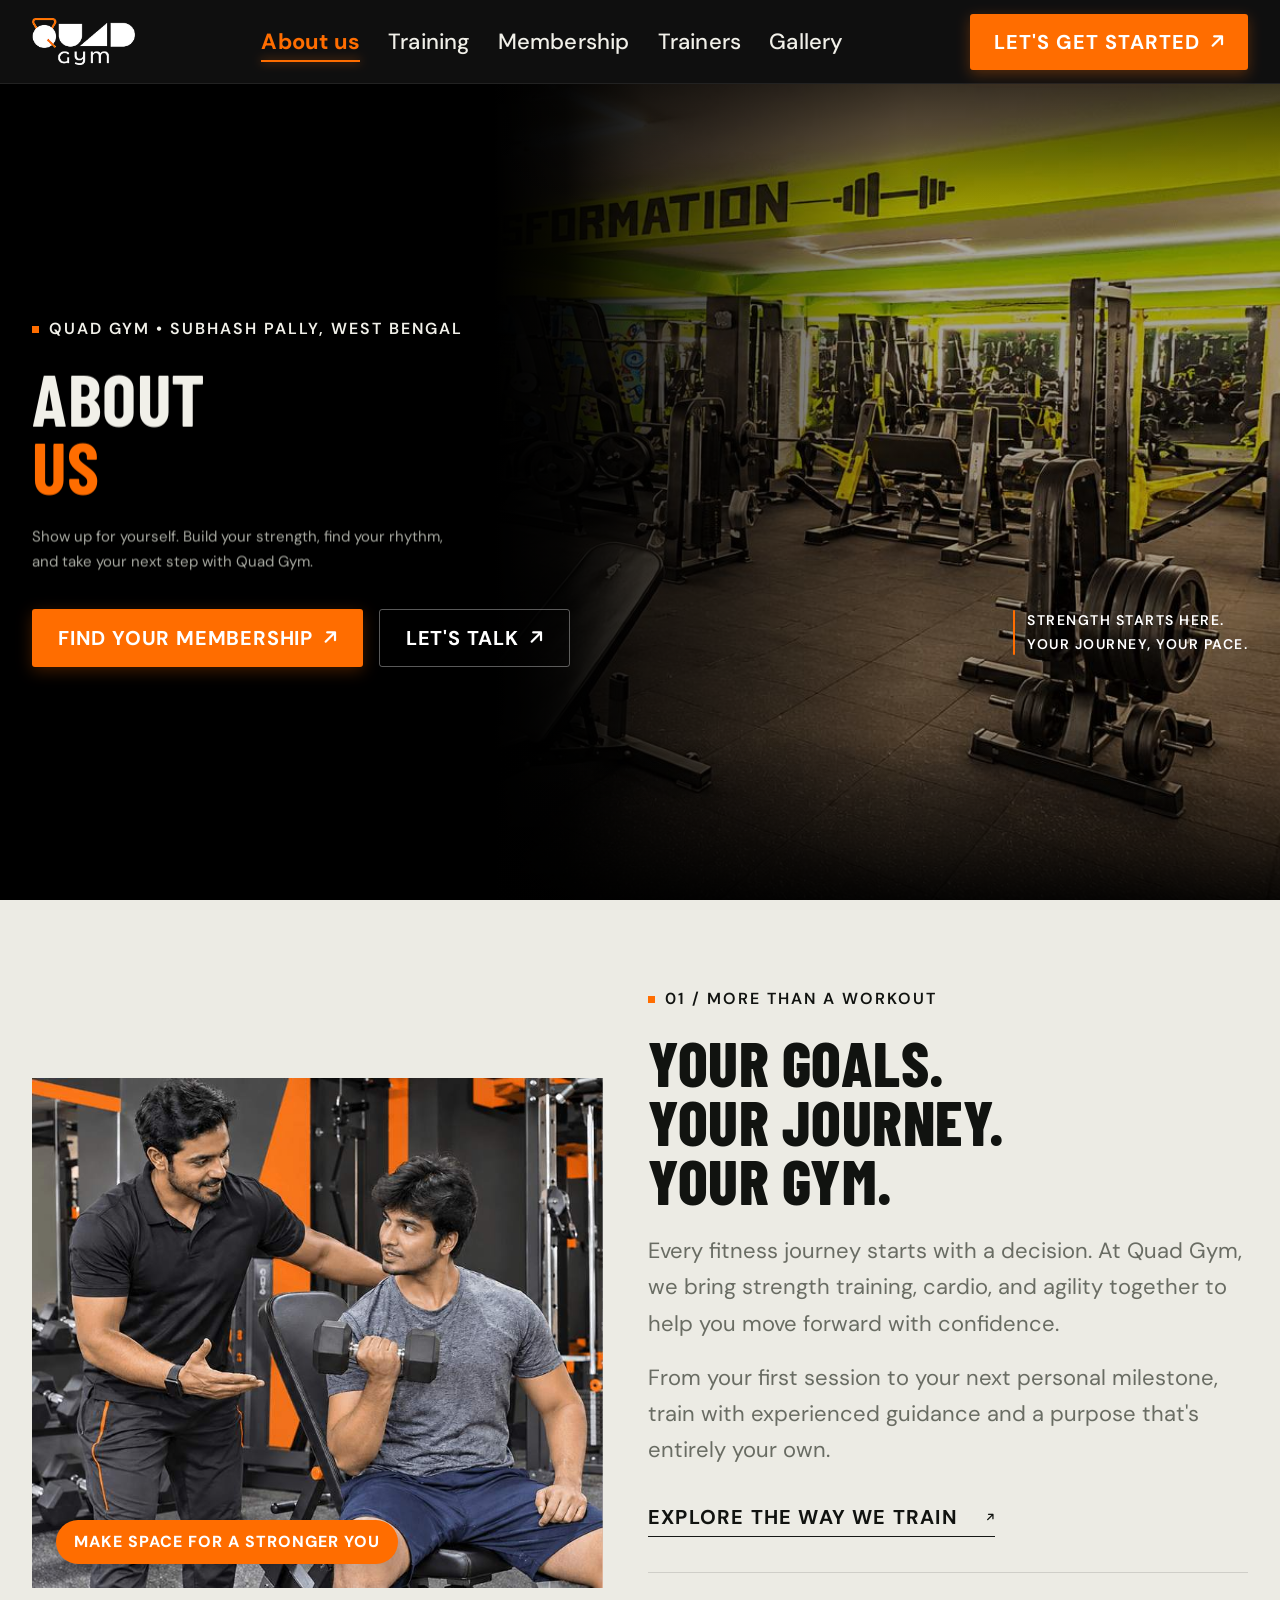
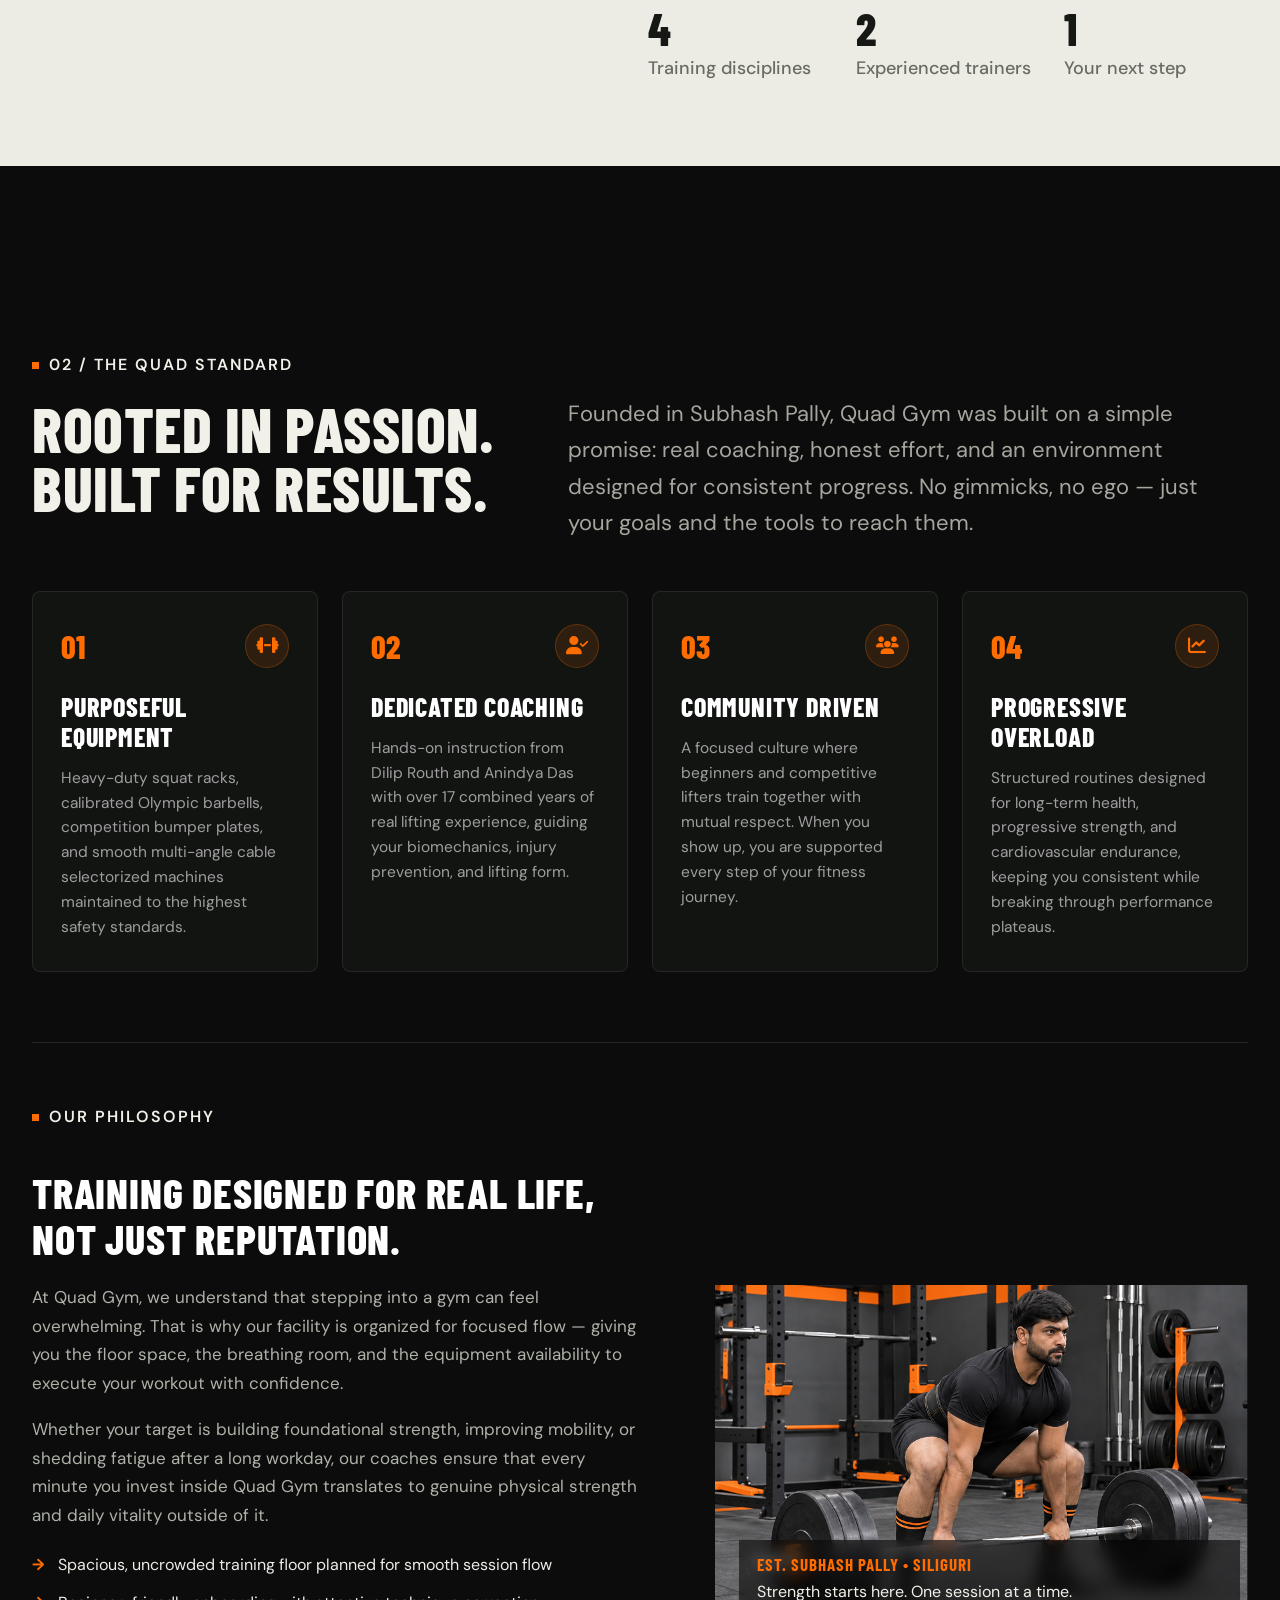
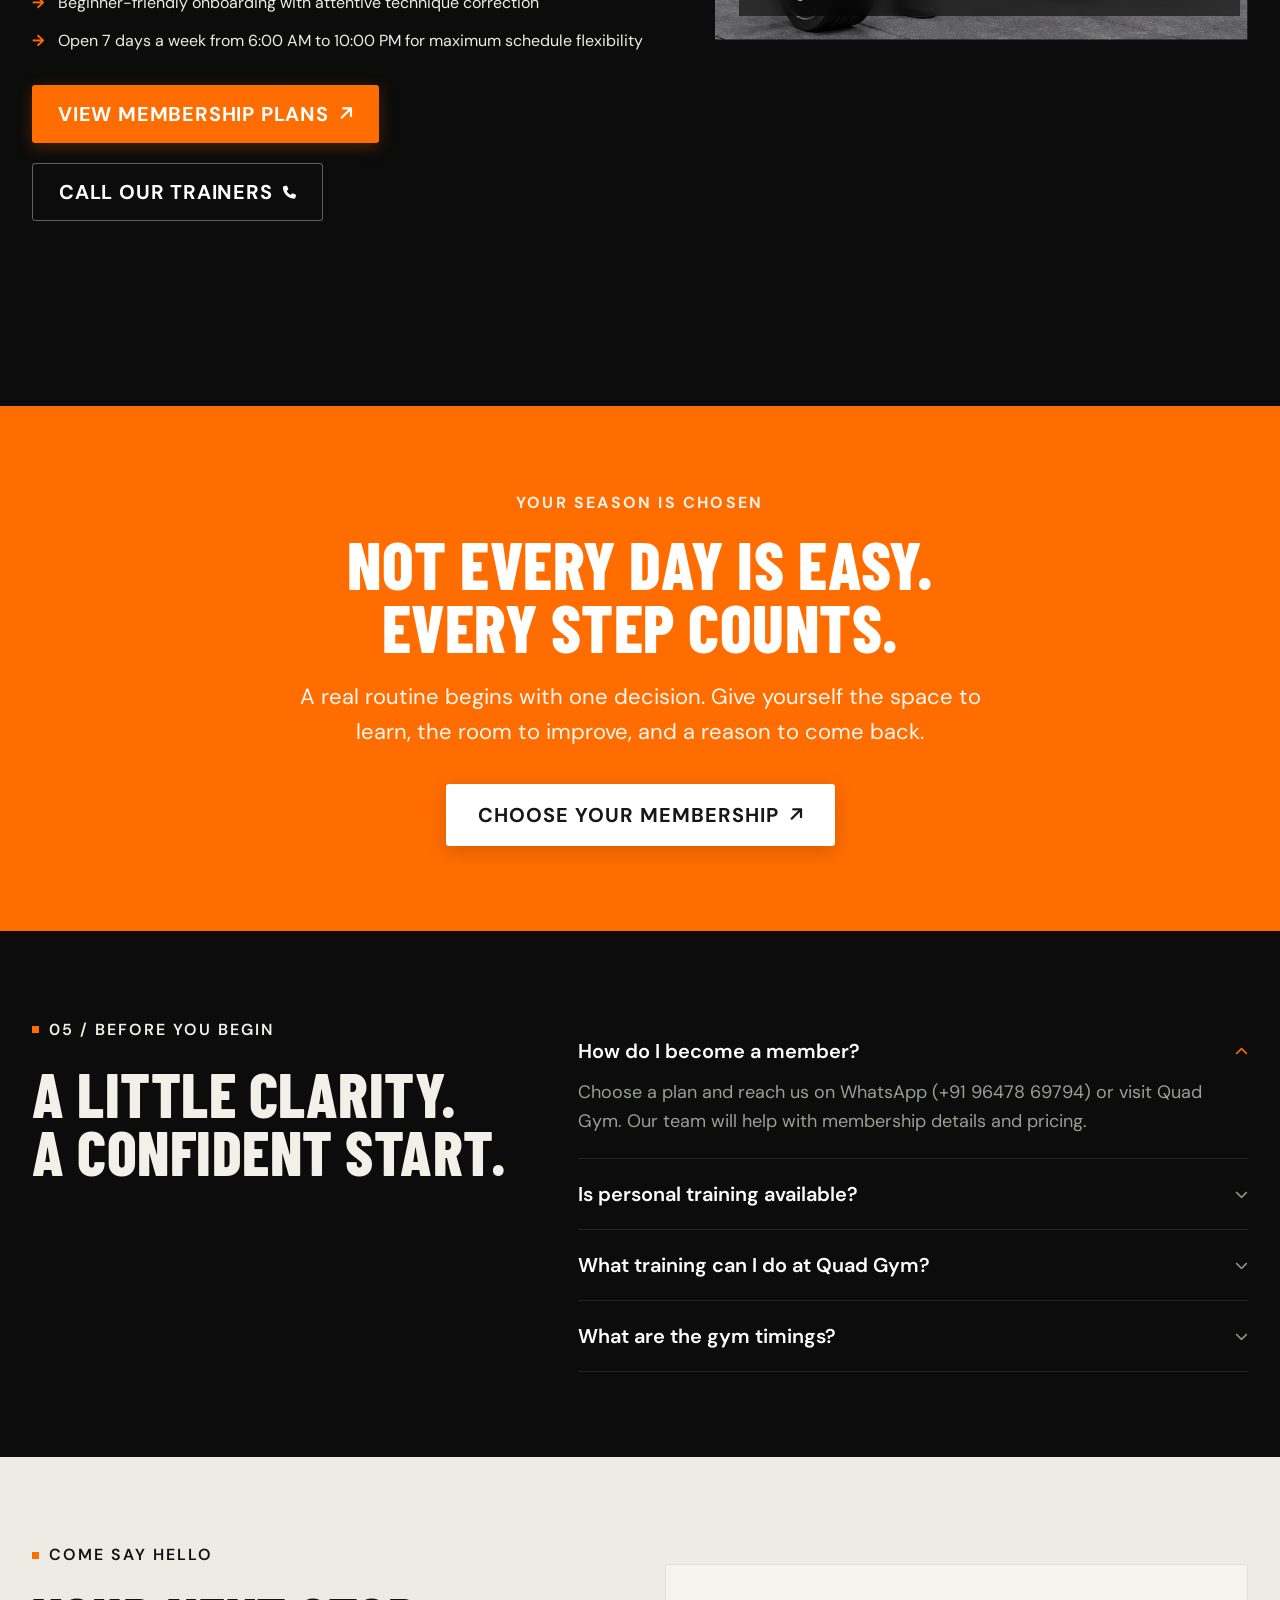
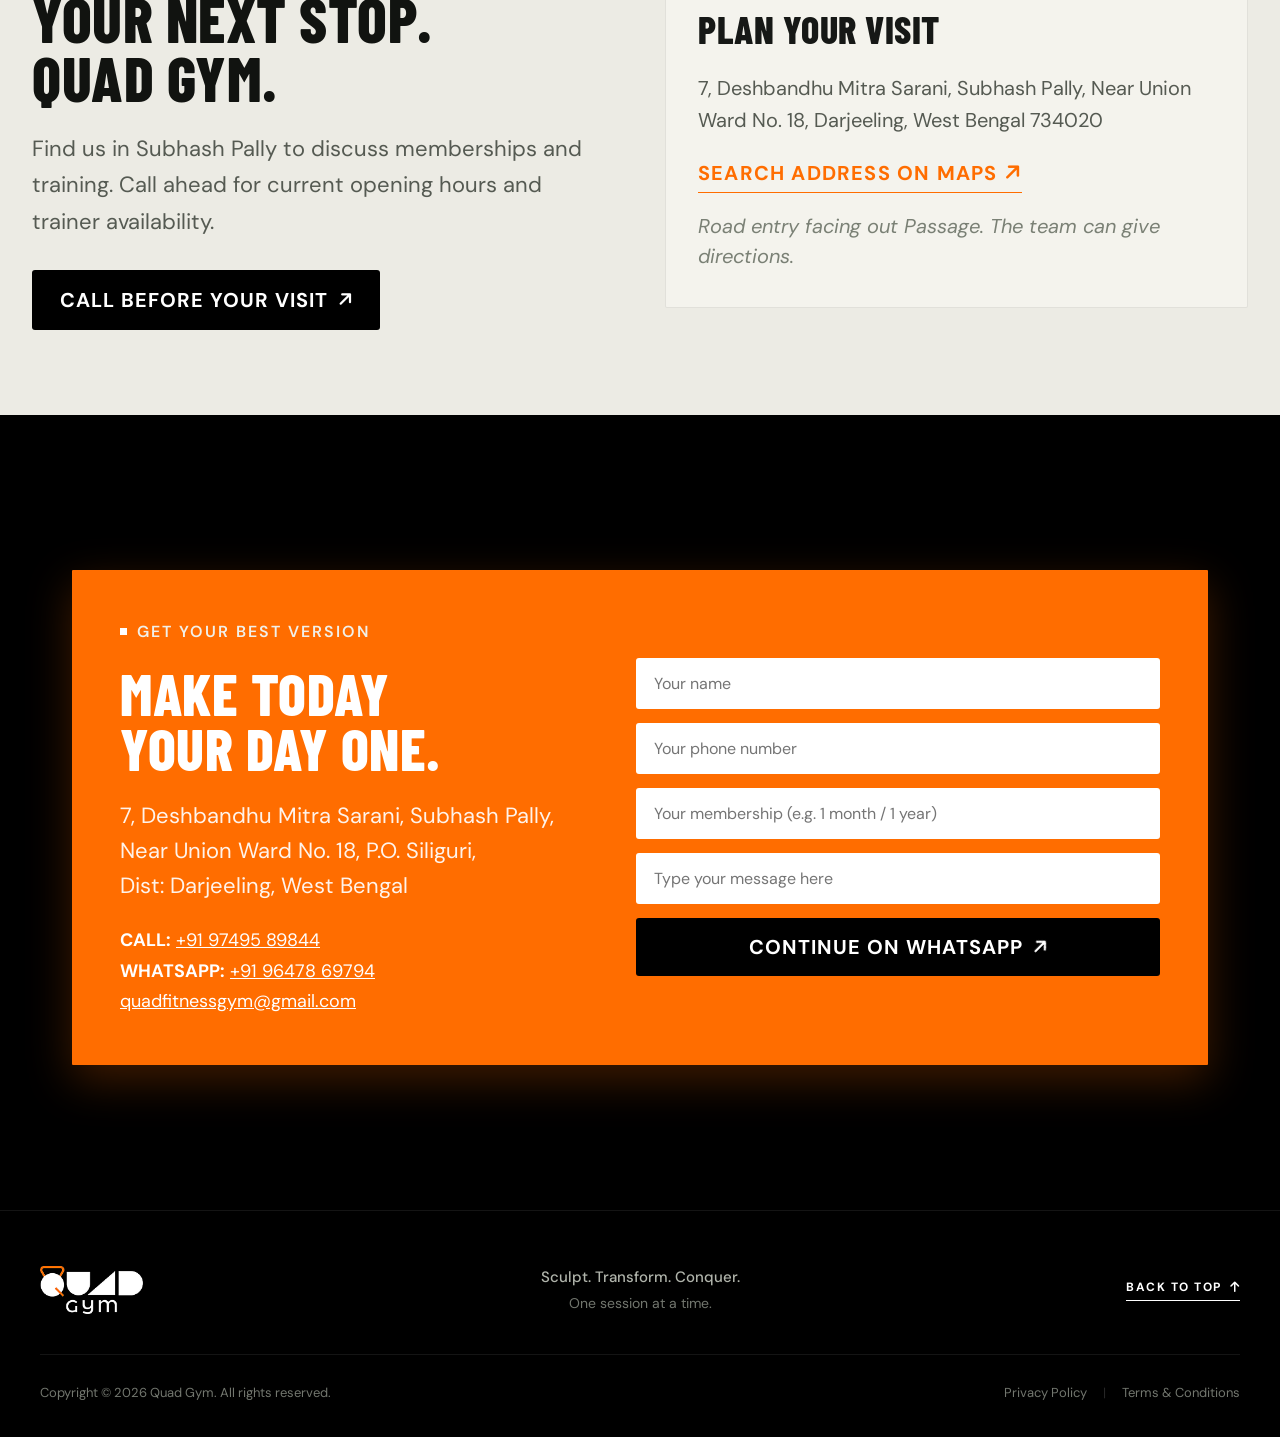
==== commit 92feeece: "done" ====
--- a/about-us.html
+++ b/about-us.html
@@ -42,16 +42,16 @@
             <nav class="desktop-nav" aria-label="Main Navigation">
                 <ul class="nav-menu">
                     <li><a href="about-us.html" class="nav-link">About us</a></li>
-                    <li><a href="#training" class="nav-link">Training</a></li>
+                    <li><a href="training.html" class="nav-link">Training</a></li>
                     <li><a href="membership.html" class="nav-link">Membership</a></li>
-                    <li><a href="#trainers" class="nav-link">Trainers</a></li>
-                    <li><a href="#gallery" class="nav-link">Gallery</a></li>
+                    <li><a href="trainers.html" class="nav-link">Trainers</a></li>
+                    <li><a href="gallery.html" class="nav-link">Gallery</a></li>
                 </ul>
             </nav>
 
             <!-- Desktop Right CTA Button -->
             <div class="nav-actions">
-                <a href="#get-started" class="btn btn-nav">
+                <a href="contact-us.html" class="btn btn-nav">
                     <span>LET'S GET STARTED</span>
                     <i class="fa-solid fa-arrow-up fa-rotate-by" style="--fa-rotate-angle: 45deg;"></i>
                 </a>
@@ -95,7 +95,7 @@
                         </a>
                     </li>
                     <li>
-                        <a href="#training" class="mobile-nav-link">
+                        <a href="training.html" class="mobile-nav-link">
                             <span class="link-left"><i class="fa-solid fa-dumbbell"></i> Training</span>
                             <i class="fa-solid fa-chevron-right link-arrow"></i>
                         </a>
@@ -107,13 +107,13 @@
                         </a>
                     </li>
                     <li>
-                        <a href="#trainers" class="mobile-nav-link">
+                        <a href="trainers.html" class="mobile-nav-link">
                             <span class="link-left"><i class="fa-solid fa-users"></i> Trainers</span>
                             <i class="fa-solid fa-chevron-right link-arrow"></i>
                         </a>
                     </li>
                     <li>
-                        <a href="#gallery" class="mobile-nav-link">
+                        <a href="gallery.html" class="mobile-nav-link">
                             <span class="link-left"><i class="fa-solid fa-images"></i> Gallery</span>
                             <i class="fa-solid fa-chevron-right link-arrow"></i>
                         </a>
@@ -123,7 +123,7 @@
 
             <!-- Mobile Action Button -->
             <div class="mobile-menu-cta">
-                <a href="#get-started" class="btn btn-mobile-cta">
+                <a href="contact-us.html" class="btn btn-mobile-cta">
                     <span>LET'S GET STARTED</span>
                     <i class="fa-solid fa-arrow-up-right-from-square"></i>
                 </a>
@@ -145,7 +145,7 @@
     <section class="hero-section" id="hero">
         <!-- Background Image Container -->
         <div class="hero-bg-wrapper">
-            <img src="assets/membership-bg.jpg" alt="Quad Gym Training Zone" class="hero-bg-img">
+            <img src="assets/about-bg.jpg" alt="Quad Gym Training Zone" class="hero-bg-img">
             <!-- Left solid-to-transparent fade + subtle dark shade over right image -->
             <div class="hero-gradient-overlay"></div>
             <!-- Vertical vignette for smooth edge transitions -->
@@ -174,11 +174,11 @@
 
                 <!-- Action Button Group -->
                 <div class="hero-buttons animate__animated animate__fadeInUp">
-                    <a href="#membership" class="btn btn-primary">
+                    <a href="membership.html" class="btn btn-primary">
                         <span>FIND YOUR MEMBERSHIP</span>
                         <i class="fa-solid fa-arrow-up fa-rotate-by" style="--fa-rotate-angle: 45deg;"></i>
                     </a>
-                    <a href="#contact" class="btn btn-outline">
+                    <a href="contact-us.html" class="btn btn-outline">
                         <span>LET'S TALK</span>
                         <i class="fa-solid fa-arrow-up fa-rotate-by" style="--fa-rotate-angle: 45deg;"></i>
                     </a>
@@ -198,7 +198,7 @@
 
     <section class="about-section" id="about">
         <div class="section-container about-container">
-            <div class="about-image-col animate__animated animate__fadeInUp">
+            <div class="about-image-col animate__animated">
                 <div class="image-card">
                     <img src="assets/workout.jpg" alt="Personal training session at Quad Gym" class="section-img">
                     <div class="image-floating-badge">
@@ -295,7 +295,8 @@
                     </div>
                     <h3 class="pillar-title">DEDICATED COACHING</h3>
                     <p class="pillar-desc">
-                        Hands-on instruction from Dilip Routh and Anindya Das with over 17 combined years of real lifting
+                        Hands-on instruction from Dilip Routh and Anindya Das with over 17 combined years of real
+                        lifting
                         experience, guiding your biomechanics, injury prevention, and lifting form.
                     </p>
                 </div>
@@ -342,13 +343,16 @@
                         TRAINING DESIGNED FOR REAL LIFE, NOT JUST REPUTATION.
                     </h3>
                     <p class="about-story-p animate__animated animate__fadeInUp">
-                        At Quad Gym, we understand that stepping into a gym can feel overwhelming. That is why our facility
-                        is organized for focused flow &mdash; giving you the floor space, the breathing room, and the equipment
+                        At Quad Gym, we understand that stepping into a gym can feel overwhelming. That is why our
+                        facility
+                        is organized for focused flow &mdash; giving you the floor space, the breathing room, and the
+                        equipment
                         availability to execute your workout with confidence.
                     </p>
                     <p class="about-story-p animate__animated animate__fadeInUp">
                         Whether your target is building foundational strength, improving mobility, or shedding fatigue
-                        after a long workday, our coaches ensure that every minute you invest inside Quad Gym translates to
+                        after a long workday, our coaches ensure that every minute you invest inside Quad Gym translates
+                        to
                         genuine physical strength and daily vitality outside of it.
                     </p>
 
@@ -617,9 +621,9 @@
                     <p>Copyright &copy; 2026 Quad Gym. All rights reserved.</p>
                 </div>
                 <div class="footer-legal-col">
-                    <a href="#" class="footer-legal-link">Privacy Policy</a>
+                    <a href="privacy-policy.html" class="footer-legal-link">Privacy Policy</a>
                     <span class="footer-legal-sep">|</span>
-                    <a href="#" class="footer-legal-link">Terms &amp; Conditions</a>
+                    <a href="terms-conditions.html" class="footer-legal-link">Terms &amp; Conditions</a>
                 </div>
             </div>
         </div>
--- a/style/style.css
+++ b/style/style.css
@@ -23,7 +23,9 @@
     --transition: all 0.3s cubic-bezier(0.16, 1, 0.3, 1);
 }
 
-*, *::before, *::after {
+*,
+*::before,
+*::after {
     margin: 0;
     padding: 0;
     box-sizing: border-box;
@@ -46,8 +48,29 @@
     line-height: 1.5;
     overflow-x: hidden;
     position: relative;
+    padding-top: var(--header-height);
     -webkit-font-smoothing: antialiased;
     -moz-osx-font-smoothing: grayscale;
+}
+
+::-webkit-scrollbar {
+    width: 3.5px;
+}
+
+
+::-webkit-scrollbar-track {
+    background: #ffffff;
+}
+
+
+::-webkit-scrollbar-thumb {
+    background: var(--primary-color);
+    border-radius: 10px;
+}
+
+
+::-webkit-scrollbar-thumb:hover {
+    background: #ff6f00b4;
 }
 
 a {
@@ -137,10 +160,12 @@
     box-shadow: 0 4px 14px rgba(255, 109, 0, 0.3);
 }
 
-.btn-nav:hover {
+.btn-nav:hover,
+.btn-nav.is-active,
+.btn-nav.active {
     background-color: var(--primary-hover);
     transform: translateY(-2px);
-    box-shadow: 0 6px 20px rgba(255, 109, 0, 0.45);
+    box-shadow: 0 6px 20px rgba(255, 109, 0, 0.6), 0 0 0 2px rgba(255, 255, 255, 0.4);
 }
 
 /* ==========================================================================
@@ -214,16 +239,25 @@
    NAVBAR (DESKTOP)
    ========================================================================== */
 .site-header {
-    position: sticky;
+    position: fixed;
     top: 0;
     left: 0;
     width: 100%;
     height: var(--header-height);
-    background-color: #000000;
-    z-index: 100;
-    border-bottom: 1px solid rgba(255, 255, 255, 0.05);
-    display: flex;
-    align-items: center;
+    background-color: rgba(0, 0, 0, 0.94);
+    backdrop-filter: blur(14px);
+    -webkit-backdrop-filter: blur(14px);
+    z-index: 1000;
+    border-bottom: 1px solid rgba(255, 255, 255, 0.08);
+    display: flex;
+    align-items: center;
+    transition: background-color 0.3s ease, border-color 0.3s ease, box-shadow 0.3s ease;
+}
+
+.site-header.is-scrolled {
+    background-color: rgba(0, 0, 0, 0.98);
+    box-shadow: 0 4px 25px rgba(0, 0, 0, 0.85);
+    border-bottom-color: rgba(255, 109, 0, 0.25);
 }
 
 .nav-container {
@@ -255,6 +289,7 @@
     letter-spacing: 0.2px;
     position: relative;
     padding: 6px 0;
+    transition: color 0.3s ease;
 }
 
 .nav-link::after {
@@ -265,7 +300,7 @@
     width: 0;
     height: 2px;
     background-color: var(--primary-color);
-    transition: width 0.3s ease;
+    transition: width 0.3s ease, box-shadow 0.3s ease;
 }
 
 .nav-link:hover {
@@ -274,6 +309,19 @@
 
 .nav-link:hover::after {
     width: 100%;
+}
+
+.nav-link.is-active,
+.nav-link.active {
+    color: var(--primary-color);
+    font-weight: 700;
+}
+
+.nav-link.is-active::after,
+.nav-link.active::after {
+    width: 100%;
+    background-color: var(--primary-color);
+    box-shadow: 0 0 10px rgba(255, 109, 0, 0.65);
 }
 
 .nav-actions {
@@ -285,7 +333,8 @@
    HAMBURGER BUTTON (MOBILE ANIMATED)
    ========================================================================== */
 .hamburger-btn {
-    display: none; /* Shown in responsive.css on mobile/tablet */
+    display: none;
+    /* Shown in responsive.css on mobile/tablet */
     width: 44px;
     height: 44px;
     padding: 10px 8px;
@@ -304,9 +353,9 @@
     background-color: #FFFFFF;
     border-radius: 2px;
     transition: transform 0.35s cubic-bezier(0.16, 1, 0.3, 1),
-                opacity 0.25s ease,
-                width 0.3s ease,
-                background-color 0.3s ease;
+        opacity 0.25s ease,
+        width 0.3s ease,
+        background-color 0.3s ease;
 }
 
 .hamburger-line.line-2 {
@@ -348,7 +397,7 @@
     background-color: rgba(0, 0, 0, 0.75);
     backdrop-filter: blur(8px);
     -webkit-backdrop-filter: blur(8px);
-    z-index: 998;
+    z-index: 2000;
     opacity: 0;
     visibility: hidden;
     pointer-events: none;
@@ -372,7 +421,7 @@
     border: 1px solid rgba(255, 255, 255, 0.12);
     border-radius: 24px;
     box-shadow: 0 25px 60px rgba(0, 0, 0, 0.9), 0 0 30px rgba(255, 109, 0, 0.08);
-    z-index: 999;
+    z-index: 2001;
     display: flex;
     flex-direction: column;
     overflow: hidden;
@@ -382,8 +431,8 @@
     visibility: hidden;
     pointer-events: none;
     transition: transform 0.45s var(--ease-out),
-                opacity 0.35s ease,
-                visibility 0.45s;
+        opacity 0.35s ease,
+        visibility 0.45s;
 }
 
 .mobile-menu-panel.is-open {
@@ -495,6 +544,22 @@
     color: var(--primary-color);
 }
 
+.mobile-nav-link.is-active,
+.mobile-nav-link.active {
+    background: rgba(255, 109, 0, 0.16);
+    border-color: var(--primary-color);
+    color: var(--primary-color);
+    font-weight: 700;
+}
+
+.mobile-nav-link.is-active .link-arrow,
+.mobile-nav-link.active .link-arrow,
+.mobile-nav-link.is-active .link-left i,
+.mobile-nav-link.active .link-left i {
+    color: var(--primary-color);
+    transform: translateX(3px);
+}
+
 .mobile-menu-cta {
     margin: 20px 0 16px;
 }
@@ -511,8 +576,11 @@
     box-shadow: 0 6px 20px rgba(255, 109, 0, 0.35);
 }
 
-.btn-mobile-cta:hover {
+.btn-mobile-cta:hover,
+.btn-mobile-cta.is-active,
+.btn-mobile-cta.active {
     background-color: var(--primary-hover);
+    box-shadow: 0 8px 24px rgba(255, 109, 0, 0.5), 0 0 0 2px rgba(255, 255, 255, 0.4);
 }
 
 .mobile-menu-footer {
@@ -600,15 +668,13 @@
     position: absolute;
     inset: 0;
     z-index: 2;
-    background: linear-gradient(
-        to right,
-        #000000 0%,
-        #000000 1%,
-        rgba(0, 0, 0, 0.95) 10%,
-        rgba(0, 0, 0, 0.75) 20%,
-        rgba(0, 0, 0, 0.45) 45%,
-        rgba(0, 0, 0, 0.35) 53%
-    );
+    background: linear-gradient(to right,
+            #000000 0%,
+            #000000 1%,
+            rgba(0, 0, 0, 0.95) 10%,
+            rgba(0, 0, 0, 0.75) 20%,
+            rgba(0, 0, 0, 0.45) 45%,
+            rgba(0, 0, 0, 0.35) 53%);
     pointer-events: none;
 }
 
@@ -617,13 +683,11 @@
     position: absolute;
     inset: 0;
     z-index: 2;
-    background: linear-gradient(
-        to bottom,
-        rgba(0, 0, 0, 0.6) 0%,
-        transparent 15%,
-        transparent 80%,
-        rgba(0, 0, 0, 0.9) 100%
-    );
+    background: linear-gradient(to bottom,
+            rgba(0, 0, 0, 0.6) 0%,
+            transparent 15%,
+            transparent 80%,
+            rgba(0, 0, 0, 0.9) 100%);
     pointer-events: none;
 }
 
@@ -668,20 +732,26 @@
     text-transform: uppercase;
     color: #111310;
 }
-.tag-text-2{
-color: #111310;
-}
-.tag-text-3, .tag-text-6{
-color: #F1F0E9;
-}
-.tag-text-4{
-color: #111310;
-font-size: 11px;
-}
-.tag-text-5{
-color: #F1F0E9;
-font-size: 11px;
-}
+
+.tag-text-2 {
+    color: #111310;
+}
+
+.tag-text-3,
+.tag-text-6 {
+    color: #F1F0E9;
+}
+
+.tag-text-4 {
+    color: #111310;
+    font-size: 11px;
+}
+
+.tag-text-5 {
+    color: #F1F0E9;
+    font-size: 11px;
+}
+
 /* Hero Main Title */
 .hero-title {
     font-family: var(--font-heading);
@@ -816,6 +886,7 @@
     from {
         transform: translateX(0);
     }
+
     to {
         transform: translateX(-100%);
     }
@@ -885,9 +956,11 @@
     color: #F1F0E9;
     margin-bottom: 24px;
 }
-.section-heading-light-1{
+
+.section-heading-light-1 {
     font-size: 74px;
 }
+
 .section-header-split {
     display: flex;
     justify-content: space-between;
@@ -909,7 +982,7 @@
     font-size: 22px;
     line-height: 1.65;
     color: #A5A79F;
-    max-width: 480px;
+    max-width: 680px;
 }
 
 .image-card {
@@ -1344,8 +1417,9 @@
     box-shadow: 0 12px 35px rgba(255, 109, 0, 0.35);
     cursor: pointer;
 }
-.pricing-card:hover .pricing-plan-tag, 
-.pricing-card:hover .pricing-duration{
+
+.pricing-card:hover .pricing-plan-tag,
+.pricing-card:hover .pricing-duration {
     color: #fff;
 }
 
@@ -1648,13 +1722,11 @@
     content: '';
     position: absolute;
     inset: 0;
-    background: linear-gradient(
-        to top,
-        rgba(0, 0, 0, 0.95) 0%,
-        rgba(0, 0, 0, 0.7) 35%,
-        rgba(0, 0, 0, 0.2) 65%,
-        transparent 100%
-    );
+    background: linear-gradient(to top,
+            rgba(0, 0, 0, 0.95) 0%,
+            rgba(0, 0, 0, 0.7) 35%,
+            rgba(0, 0, 0, 0.2) 65%,
+            transparent 100%);
     pointer-events: none;
     z-index: 1;
 }
@@ -1769,12 +1841,10 @@
 .video-card-overlay {
     position: absolute;
     inset: 0;
-    background: linear-gradient(
-        to bottom,
-        rgba(0, 0, 0, 0.25) 0%,
-        transparent 35%,
-        rgba(0, 0, 0, 0.6) 100%
-    );
+    background: linear-gradient(to bottom,
+            rgba(0, 0, 0, 0.25) 0%,
+            transparent 35%,
+            rgba(0, 0, 0, 0.6) 100%);
     z-index: 2;
     pointer-events: none;
 }
@@ -2301,9 +2371,9 @@
 
 .video-modal-container {
     position: relative;
-    width: 100%;
-    max-width: 440px;
-    max-height: 92vh;
+    width: 90vw;
+    max-width: 820px;
+    max-height: 90vh;
     display: flex;
     flex-direction: column;
     align-items: center;
@@ -2342,20 +2412,733 @@
 
 .video-modal-frame {
     width: 100%;
-    aspect-ratio: 9 / 16;
     max-height: 84vh;
     border-radius: 12px;
     overflow: hidden;
     background: #000000;
     box-shadow: 0 25px 70px rgba(0, 0, 0, 0.95), 0 0 40px rgba(255, 109, 0, 0.2);
+    display: flex;
+    align-items: center;
+    justify-content: center;
 }
 
 #modal-video-player {
     width: 100%;
-    height: 100%;
-    object-fit: cover;
+    max-height: 84vh;
+    object-fit: contain;
     display: block;
 }
+
+/* ==========================================================================
+   GALLERY PAGE: GRID COLLAGE & LIGHTBOX
+   ========================================================================== */
+.grid-gallery-section {
+    background-color: #0b0c0b;
+    color: #FFFFFF;
+    position: relative;
+    padding: 90px 0 110px;
+}
+
+.gallery-filter-bar {
+    display: flex;
+    align-items: center;
+    gap: 12px;
+    margin-bottom: 40px;
+    flex-wrap: wrap;
+}
+
+.gallery-filter-btn {
+    background: #141614;
+    border: 1px solid rgba(255, 255, 255, 0.12);
+    color: #AEB2A8;
+    padding: 10px 22px;
+    font-family: var(--font-body);
+    font-size: 14px;
+    font-weight: 700;
+    letter-spacing: 1.2px;
+    text-transform: uppercase;
+    border-radius: 30px;
+    cursor: pointer;
+    transition: var(--transition);
+}
+
+.gallery-filter-btn:hover {
+    color: #FFFFFF;
+    border-color: var(--primary-color);
+}
+
+.gallery-filter-btn.is-active {
+    background: var(--primary-color);
+    border-color: var(--primary-color);
+    color: #FFFFFF;
+    box-shadow: 0 4px 18px rgba(255, 109, 0, 0.35);
+}
+
+/* CSS Column-based Masonry Grid Collage */
+.gallery-collage-grid {
+    column-count: 4;
+    column-gap: 22px;
+    width: 100%;
+}
+
+.gallery-item {
+    break-inside: avoid;
+    margin-bottom: 22px;
+    position: relative;
+    /* border-radius: 10px; */
+    overflow: hidden;
+    background: #141614;
+    border: 1px solid rgba(255, 255, 255, 0.08);
+    cursor: pointer;
+    transition: transform 0.35s ease, border-color 0.35s ease, box-shadow 0.35s ease;
+    display: block;
+}
+
+.gallery-item:hover {
+    transform: translateY(-5px);
+    border-color: var(--primary-color);
+    box-shadow: 0 15px 35px rgba(0, 0, 0, 0.7), 0 0 25px rgba(255, 109, 0, 0.2);
+}
+
+.gallery-media-wrapper {
+    position: relative;
+    width: 100%;
+    overflow: hidden;
+    border-radius: 0px;
+    background: #111310;
+}
+
+.gallery-media-img {
+    width: 100%;
+    height: auto;
+    display: block;
+    border-radius: 0px;
+    transition: transform 0.5s ease;
+}
+
+.gallery-item:hover .gallery-media-img {
+    transform: scale(1.04);
+}
+
+.gallery-media-video {
+    width: 100%;
+    height: auto;
+    display: block;
+    border-radius: 0px;
+    background: #000;
+    pointer-events: none;
+}
+
+/* Overlay & Badges */
+.gallery-image-overlay,
+.gallery-video-overlay {
+    position: absolute;
+    inset: 0;
+    background: linear-gradient(180deg, rgba(0, 0, 0, 0.25) 0%, rgba(0, 0, 0, 0.0) 40%, rgba(0, 0, 0, 0.8) 100%);
+    opacity: 0;
+    transition: opacity 0.35s ease;
+    display: flex;
+    flex-direction: column;
+    justify-content: space-between;
+    padding: 18px;
+    pointer-events: none;
+}
+
+.gallery-item:hover .gallery-image-overlay,
+.gallery-item:hover .gallery-video-overlay {
+    opacity: 1;
+}
+
+/* Video item shows overlay with play icon permanently */
+.gallery-video-item .gallery-video-overlay {
+    opacity: 1;
+    background: linear-gradient(180deg, rgba(0, 0, 0, 0.35) 0%, rgba(0, 0, 0, 0.1) 40%, rgba(0, 0, 0, 0.82) 100%);
+}
+
+.gallery-type-pill {
+    align-self: flex-start;
+    background: rgba(0, 0, 0, 0.7);
+    backdrop-filter: blur(8px);
+    border: 1px solid rgba(255, 255, 255, 0.2);
+    color: #FFFFFF;
+    font-family: var(--font-body);
+    font-size: 11px;
+    font-weight: 800;
+    letter-spacing: 1px;
+    padding: 5px 11px;
+    border-radius: 20px;
+    display: inline-flex;
+    align-items: center;
+    gap: 6px;
+}
+
+.gallery-video-item .gallery-type-pill {
+    background: rgba(255, 109, 0, 0.88);
+    border-color: var(--primary-color);
+}
+
+.gallery-center-btn {
+    align-self: center;
+    width: 52px;
+    height: 52px;
+    border-radius: 50%;
+    background: rgba(255, 109, 0, 0.92);
+    color: #FFFFFF;
+    display: flex;
+    align-items: center;
+    justify-content: center;
+    font-size: 19px;
+    box-shadow: 0 4px 20px rgba(0, 0, 0, 0.6), 0 0 25px rgba(255, 109, 0, 0.5);
+    transition: transform 0.3s ease, background 0.3s ease;
+}
+
+.gallery-item:hover .gallery-center-btn {
+    transform: scale(1.12);
+    /* background: #ff7d1a; */
+}
+
+.image-ex {
+    background: none;
+    box-shadow: none;
+}
+
+.gallery-item:hover .image-ex {
+    background: none;
+}
+
+.gallery-item-caption {
+    font-family: var(--font-body);
+    font-size: 13.5px;
+    font-weight: 600;
+    color: #EDECE6;
+    letter-spacing: 0.5px;
+    text-shadow: 0 2px 6px rgba(0, 0, 0, 0.85);
+}
+
+/* ==========================================================================
+   IMAGE LIGHTBOX MODAL (NO CUT / ORIGINAL SIZES + PREV/NEXT ARROWS)
+   ========================================================================== */
+.image-lightbox-backdrop {
+    position: fixed;
+    inset: 0;
+    background: rgba(0, 0, 0, 0.94);
+    backdrop-filter: blur(12px);
+    z-index: 99999;
+    display: flex;
+    align-items: center;
+    justify-content: center;
+    opacity: 0;
+    visibility: hidden;
+    transition: opacity 0.3s ease, visibility 0.3s ease;
+}
+
+.image-lightbox-backdrop.is-active {
+    opacity: 1;
+    visibility: visible;
+}
+
+.image-lightbox-container {
+    position: relative;
+    max-width: 92vw;
+    max-height: 92vh;
+    display: flex;
+    align-items: center;
+    justify-content: center;
+    flex-direction: column;
+}
+
+.lightbox-close-btn {
+    position: absolute;
+    top: -38px;
+    right: -22px;
+    width: 44px;
+    height: 44px;
+    border-radius: 50%;
+    /* background: rgba(255, 255, 255, 0.12); */
+    /* border: 1px solid rgba(255, 255, 255, 0.25); */
+    color: #FFFFFF;
+    font-size: 20px;
+    display: flex;
+    align-items: center;
+    justify-content: center;
+    cursor: pointer;
+    transition: var(--transition);
+    z-index: 10;
+}
+
+.lightbox-close-btn:hover {
+    background: var(--primary-color);
+    border-color: var(--primary-color);
+    transform: rotate(90deg);
+}
+
+.lightbox-arrow {
+    position: absolute;
+    top: 50%;
+    transform: translateY(-50%);
+    width: 52px;
+    height: 52px;
+    border-radius: 50%;
+    /* background: rgba(18, 20, 18, 0.88); */
+    /* border: 1px solid rgba(255, 255, 255, 0.25); */
+    color: #FFFFFF;
+    font-size: 20px;
+    display: flex;
+    align-items: center;
+    justify-content: center;
+    cursor: pointer;
+    transition: var(--transition);
+    z-index: 10;
+    box-shadow: 0 4px 20px rgba(0, 0, 0, 0.7);
+}
+
+.lightbox-prev-btn {
+    left: -75px;
+}
+
+.lightbox-next-btn {
+    right: -75px;
+}
+
+.lightbox-arrow:hover {
+    background: var(--primary-color);
+    border-color: var(--primary-color);
+    transform: translateY(-50%) scale(1.08);
+}
+
+.lightbox-image-frame {
+    max-width: 88vw;
+    max-height: 80vh;
+    display: flex;
+    align-items: center;
+    justify-content: center;
+    overflow: hidden;
+    /* border-radius: 8px; */
+    box-shadow: 0 20px 60px rgba(0, 0, 0, 0.95);
+}
+
+#lightbox-main-img {
+    max-width: 88vw;
+    max-height: 80vh;
+    width: auto;
+    height: auto;
+    object-fit: contain;
+    /* Ensures original size without cutting */
+    display: block;
+    /* border-radius: 8px; */
+    transition: opacity 0.2s ease, transform 0.2s ease;
+}
+
+.lightbox-footer-info {
+    margin-top: 16px;
+    display: flex;
+    align-items: center;
+    justify-content: center;
+}
+
+#lightbox-counter {
+    font-family: var(--font-body);
+    font-size: 14px;
+    font-weight: 700;
+    color: #EDECE6;
+    letter-spacing: 1.5px;
+    background: rgba(255, 255, 255, 0.1);
+    padding: 6px 16px;
+    border-radius: 20px;
+    border: 1px solid rgba(255, 255, 255, 0.15);
+}
+
+/* ==========================================================================
+   CONTACT US PAGE SECTION
+   ========================================================================== */
+.contact-us-section-page {
+    background-color: #0b0c0b;
+    color: #FFFFFF;
+    position: relative;
+    padding: 90px 0 110px;
+}
+
+.contact-page-grid {
+    display: grid;
+    grid-template-columns: 1fr 1.2fr;
+    gap: 50px;
+    align-items: start;
+}
+
+/* Left Column: Gym Info */
+.contact-info-col {
+    background: #141614;
+    border: 1px solid rgba(255, 255, 255, 0.08);
+    border-radius: 12px;
+    padding: 44px 38px;
+    display: flex;
+    flex-direction: column;
+    gap: 32px;
+}
+
+.contact-brand-card {
+    border-bottom: 1px solid rgba(255, 255, 255, 0.1);
+    padding-bottom: 24px;
+}
+
+.contact-brand-badge {
+    display: inline-block;
+    /* background: rgba(255, 109, 0, 0.12); */
+    /* border: 1px solid rgba(255, 109, 0, 0.3); */
+    color: var(--primary-color);
+    font-family: var(--font-body);
+    font-size: 11px;
+    font-weight: 800;
+    letter-spacing: 1.2px;
+    padding: 4px 0px;
+    border-radius: 20px;
+    margin-bottom: 14px;
+    text-transform: uppercase;
+}
+
+.contact-gym-name {
+    font-family: var(--font-heading);
+    font-size: 46px;
+    font-weight: 900;
+    letter-spacing: 1px;
+    color: #FFFFFF;
+    line-height: 1;
+    margin-bottom: 10px;
+}
+
+.contact-gym-motto {
+    font-family: var(--font-body);
+    font-size: 15px;
+    color: #AEB2A8;
+    line-height: 1.5;
+}
+
+.contact-details-list {
+    display: flex;
+    flex-direction: column;
+    gap: 26px;
+}
+
+.contact-detail-item {
+    display: flex;
+    align-items: flex-start;
+    gap: 18px;
+}
+
+.contact-icon-box {
+    /* width: 46px; */
+    /* height: 46px; */
+    border-radius: 50%;
+    /* background: rgba(255, 109, 0, 0.12); */
+    /* border: 1px solid rgba(255, 109, 0, 0.28);  */
+    color: var(--primary-color);
+    display: flex;
+    align-items: center;
+    justify-content: center;
+    font-size: 18px;
+    flex-shrink: 0;
+}
+
+.contact-detail-text {
+    display: flex;
+    flex-direction: column;
+    gap: 4px;
+}
+
+.contact-label {
+    font-family: var(--font-body);
+    font-size: 12px;
+    font-weight: 800;
+    letter-spacing: 1.2px;
+    color: var(--primary-color);
+    text-transform: uppercase;
+}
+
+.contact-val {
+    font-family: var(--font-body);
+    font-size: 15.5px;
+    line-height: 1.6;
+    color: #EDECE6;
+}
+
+.contact-val a {
+    color: #EDECE6;
+    transition: var(--transition);
+}
+
+.contact-val a:hover {
+    color: var(--primary-color);
+}
+
+.contact-links-group {
+    display: flex;
+    flex-direction: column;
+    gap: 4px;
+    font-family: var(--font-body);
+    font-size: 15.5px;
+    color: #EDECE6;
+}
+
+.contact-links-group strong {
+    color: #AEB2A8;
+}
+
+.contact-links-group a {
+    color: #EDECE6;
+    transition: var(--transition);
+}
+
+.contact-links-group a:hover {
+    color: var(--primary-color);
+}
+
+.contact-map-link {
+    display: inline-flex;
+    align-items: center;
+    gap: 8px;
+    font-family: var(--font-body);
+    font-size: 13px;
+    font-weight: 700;
+    letter-spacing: 1px;
+    color: var(--primary-color);
+    text-transform: uppercase;
+    margin-top: 6px;
+    transition: var(--transition);
+}
+
+.contact-map-link:hover {
+    color: #FFFFFF;
+}
+
+/* Right Column: Query Form */
+.contact-form-col {
+    background: #141614;
+    border: 1px solid rgba(255, 255, 255, 0.08);
+    border-radius: 12px;
+    padding: 44px 40px;
+}
+
+.form-header {
+    display: flex;
+    align-items: center;
+    gap: 10px;
+    margin-bottom: 8px;
+}
+
+.form-title {
+    font-family: var(--font-heading);
+    font-size: 34px;
+    font-weight: 800;
+    letter-spacing: 0.8px;
+    color: #FFFFFF;
+    text-transform: uppercase;
+}
+
+.form-subtitle {
+    font-family: var(--font-body);
+    font-size: 15px;
+    color: #AEB2A8;
+    margin-bottom: 28px;
+    line-height: 1.5;
+}
+
+.contact-page-form {
+    display: flex;
+    flex-direction: column;
+    gap: 20px;
+}
+
+.contact-form-group {
+    display: flex;
+    flex-direction: column;
+    gap: 8px;
+    width: 100%;
+}
+
+.contact-form-row {
+    display: grid;
+    grid-template-columns: 1fr 1fr;
+    gap: 16px;
+}
+
+.contact-field-label {
+    font-family: var(--font-body);
+    font-size: 12.5px;
+    font-weight: 700;
+    letter-spacing: 1px;
+    color: #EDECE6;
+    text-transform: uppercase;
+}
+
+.req-star {
+    color: var(--primary-color);
+}
+
+.contact-page-input,
+.contact-page-select,
+.contact-page-textarea {
+    width: 100%;
+    background: #1C1E1B;
+    border: 1px solid rgba(255, 255, 255, 0.12);
+    border-radius: 6px;
+    padding: 14px 16px;
+    font-family: var(--font-body);
+    font-size: 15px;
+    color: #FFFFFF;
+    outline: none;
+    transition: border-color 0.25s ease, box-shadow 0.25s ease, background-color 0.25s ease;
+}
+
+.contact-page-input::placeholder,
+.contact-page-textarea::placeholder {
+    color: #6C7067;
+}
+
+.contact-page-input:focus,
+.contact-page-select:focus,
+.contact-page-textarea:focus {
+    border-color: var(--primary-color);
+    box-shadow: 0 0 0 3px rgba(255, 109, 0, 0.18);
+    background: #20231F;
+}
+
+.contact-select-wrap {
+    position: relative;
+    width: 100%;
+}
+
+.contact-page-select {
+    appearance: none;
+    -webkit-appearance: none;
+    cursor: pointer;
+    padding-right: 42px;
+}
+
+.contact-page-select option {
+    background-color: #141614;
+    color: #FFFFFF;
+    padding: 10px;
+}
+
+.select-chevron {
+    position: absolute;
+    right: 16px;
+    top: 50%;
+    transform: translateY(-50%);
+    color: var(--primary-color);
+    font-size: 13px;
+    pointer-events: none;
+}
+
+.contact-page-textarea {
+    resize: vertical;
+    min-height: 110px;
+}
+
+.btn-submit-query {
+    width: 100%;
+    padding: 16px 24px;
+    font-size: 16px;
+    font-weight: 800;
+    letter-spacing: 1.2px;
+    justify-content: center;
+    border-radius: 6px;
+    margin-top: 8px;
+    cursor: pointer;
+    box-shadow: 0 4px 20px rgba(255, 109, 0, 0.35);
+}
+
+.btn-submit-query:hover {
+    transform: translateY(-2px);
+    box-shadow: 0 8px 26px rgba(255, 109, 0, 0.5);
+}
+
+/* ==========================================================================
+   TERMS & PRIVACY POLICY SECTION (SIMPLE CONTENT)
+   ========================================================================== */
+.terms-policy {
+    background-color: #0b0c0b;
+    color: #EDECE6;
+    padding: 80px 0 100px;
+    position: relative;
+}
+
+.terms-policy-container {
+    max-width: 960px;
+    margin: 0 auto;
+}
+
+.terms-policy-content {
+    background: #141614;
+    border: 1px solid rgba(255, 255, 255, 0.08);
+    border-radius: 12px;
+    padding: 48px 44px;
+}
+
+.policy-last-updated {
+    display: inline-block;
+    font-family: var(--font-body);
+    font-size: 13px;
+    font-weight: 700;
+    letter-spacing: 1px;
+    text-transform: uppercase;
+    color: var(--primary-color);
+    /* background: rgba(255, 109, 0, 0.12); */
+    /* border: 1px solid rgba(255, 109, 0, 0.25); */
+    padding: 5px 0px;
+    border-radius: 20px;
+    margin-bottom: 28px;
+}
+
+.terms-policy-content h2 {
+    font-family: var(--font-heading);
+    font-size: 26px;
+    font-weight: 800;
+    letter-spacing: 0.6px;
+    color: #FFFFFF;
+    margin-top: 32px;
+    margin-bottom: 14px;
+    text-transform: uppercase;
+    border-bottom: 1px solid rgba(255, 255, 255, 0.06);
+    padding-bottom: 8px;
+}
+
+.terms-policy-content h2:first-of-type {
+    margin-top: 0;
+}
+
+.terms-policy-content p {
+    font-family: var(--font-body);
+    font-size: 16px;
+    line-height: 1.75;
+    color: #B4B8AD;
+    margin-bottom: 16px;
+}
+
+.terms-policy-content ul {
+    list-style: disc;
+    padding-left: 24px;
+    margin-bottom: 20px;
+}
+
+.terms-policy-content ul li {
+    font-family: var(--font-body);
+    font-size: 15.5px;
+    line-height: 1.7;
+    color: #B4B8AD;
+    margin-bottom: 8px;
+}
+
+.terms-policy-content a {
+    color: var(--primary-color);
+    text-decoration: underline;
+    transition: var(--transition);
+}
+
+.terms-policy-content a:hover {
+    color: #FFFFFF;
+}
+
 
 /* ==========================================================================
    ANIMATE.CSS CUSTOM ENHANCEMENTS
@@ -2366,8 +3149,23 @@
     --animate-delay: 0.15s;
 }
 
+/* Custom smooth fadeInUp: subtle 30px rise instead of jarring 100% jump */
+@keyframes fadeInUp {
+    from {
+        opacity: 0;
+        transform: translate3d(0, 30px, 0);
+    }
+    to {
+        opacity: 1;
+        transform: translate3d(0, 0, 0);
+    }
+}
+
+.animate__fadeInUp {
+    animation-name: fadeInUp !important;
+}
+
 /* Ensure smooth hardware acceleration for animated elements */
 .animate__animated {
     will-change: transform, opacity;
-}
-
+}
--- a/style/responsive.css
+++ b/style/responsive.css
@@ -208,6 +208,19 @@
 
     .about-story-subtitle {
         font-size: 36px;
+    }
+
+    .gallery-collage-grid {
+        column-count: 3;
+        column-gap: 18px;
+    }
+
+    .lightbox-prev-btn {
+        left: -35px;
+    }
+
+    .lightbox-next-btn {
+        right: -35px;
     }
 
     .training-cards-grid {
@@ -421,6 +434,30 @@
     .about-story-image-col {
         max-width: 600px;
         margin: 0 auto;
+    }
+
+    .grid-gallery-section {
+        padding: 70px 0 90px;
+    }
+
+    .gallery-collage-grid {
+        column-count: 2;
+        column-gap: 16px;
+    }
+
+    .lightbox-arrow {
+        width: 44px;
+        height: 44px;
+        font-size: 17px;
+        background: rgba(18, 20, 18, 0.88);
+    }
+
+    .lightbox-prev-btn {
+        left: 12px;
+    }
+
+    .lightbox-next-btn {
+        right: 12px;
     }
 
     .training-cards-grid {
@@ -635,6 +672,19 @@
 
     .visit-maps-link {
         font-size: 16px
+    }
+
+    .contact-page-grid {
+        grid-template-columns: 1fr;
+    }
+
+    .contact-us-section-page {
+        padding-top: 0;
+    }
+
+    .contact-form-col,
+    .contact-info-col {
+        padding: 22px 22px;
     }
 }
 
@@ -927,6 +977,60 @@
         justify-content: center;
     }
 
+    /* Gallery Mobile */
+    .grid-gallery-section {
+        padding: 55px 0 75px;
+    }
+
+    .gallery-filter-bar {
+        gap: 8px;
+        margin-bottom: 25px;
+    }
+
+    .gallery-filter-btn {
+        padding: 8px 16px;
+        font-size: 12px;
+    }
+
+    .gallery-collage-grid {
+        column-count: 1;
+        column-gap: 0;
+    }
+
+    .gallery-item {
+        margin-bottom: 16px;
+    }
+
+    .lightbox-close-btn {
+        top: -46px;
+        right: 0;
+        width: 38px;
+        height: 38px;
+        font-size: 17px;
+    }
+
+    .lightbox-arrow {
+        width: 40px;
+        height: 40px;
+        font-size: 15px;
+    }
+
+    .lightbox-prev-btn {
+        left: 8px;
+    }
+
+    .lightbox-next-btn {
+        right: 8px;
+    }
+
+    .lightbox-image-frame {
+        max-height: 74vh;
+    }
+
+    #lightbox-main-img {
+        max-height: 74vh;
+    }
+
     /* Section 2 Mobile */
     .training-cards-grid {
         grid-template-columns: 1fr;
@@ -1237,6 +1341,37 @@
         font-size: 18px;
     }
 
+    /* Terms & Policy Mobile */
+    .terms-policy {
+        padding: 50px 0 70px;
+    }
+
+    .terms-policy-content {
+        padding: 28px 20px;
+    }
+
+    .terms-policy-content h2 {
+        font-size: 21px;
+    }
+
+    .terms-policy-content p,
+    .terms-policy-content ul li {
+        font-size: 14.5px;
+    }
+
+    .contact-page-grid {
+        grid-template-columns: 1fr;
+    }
+
+    .contact-us-section-page {
+        padding-top: 0;
+    }
+
+    .contact-form-col,
+    .contact-info-col {
+        padding: 22px 22px;
+    }
+
     @media (max-width: 380px) {
         .logo-box img {
             height: 32px;
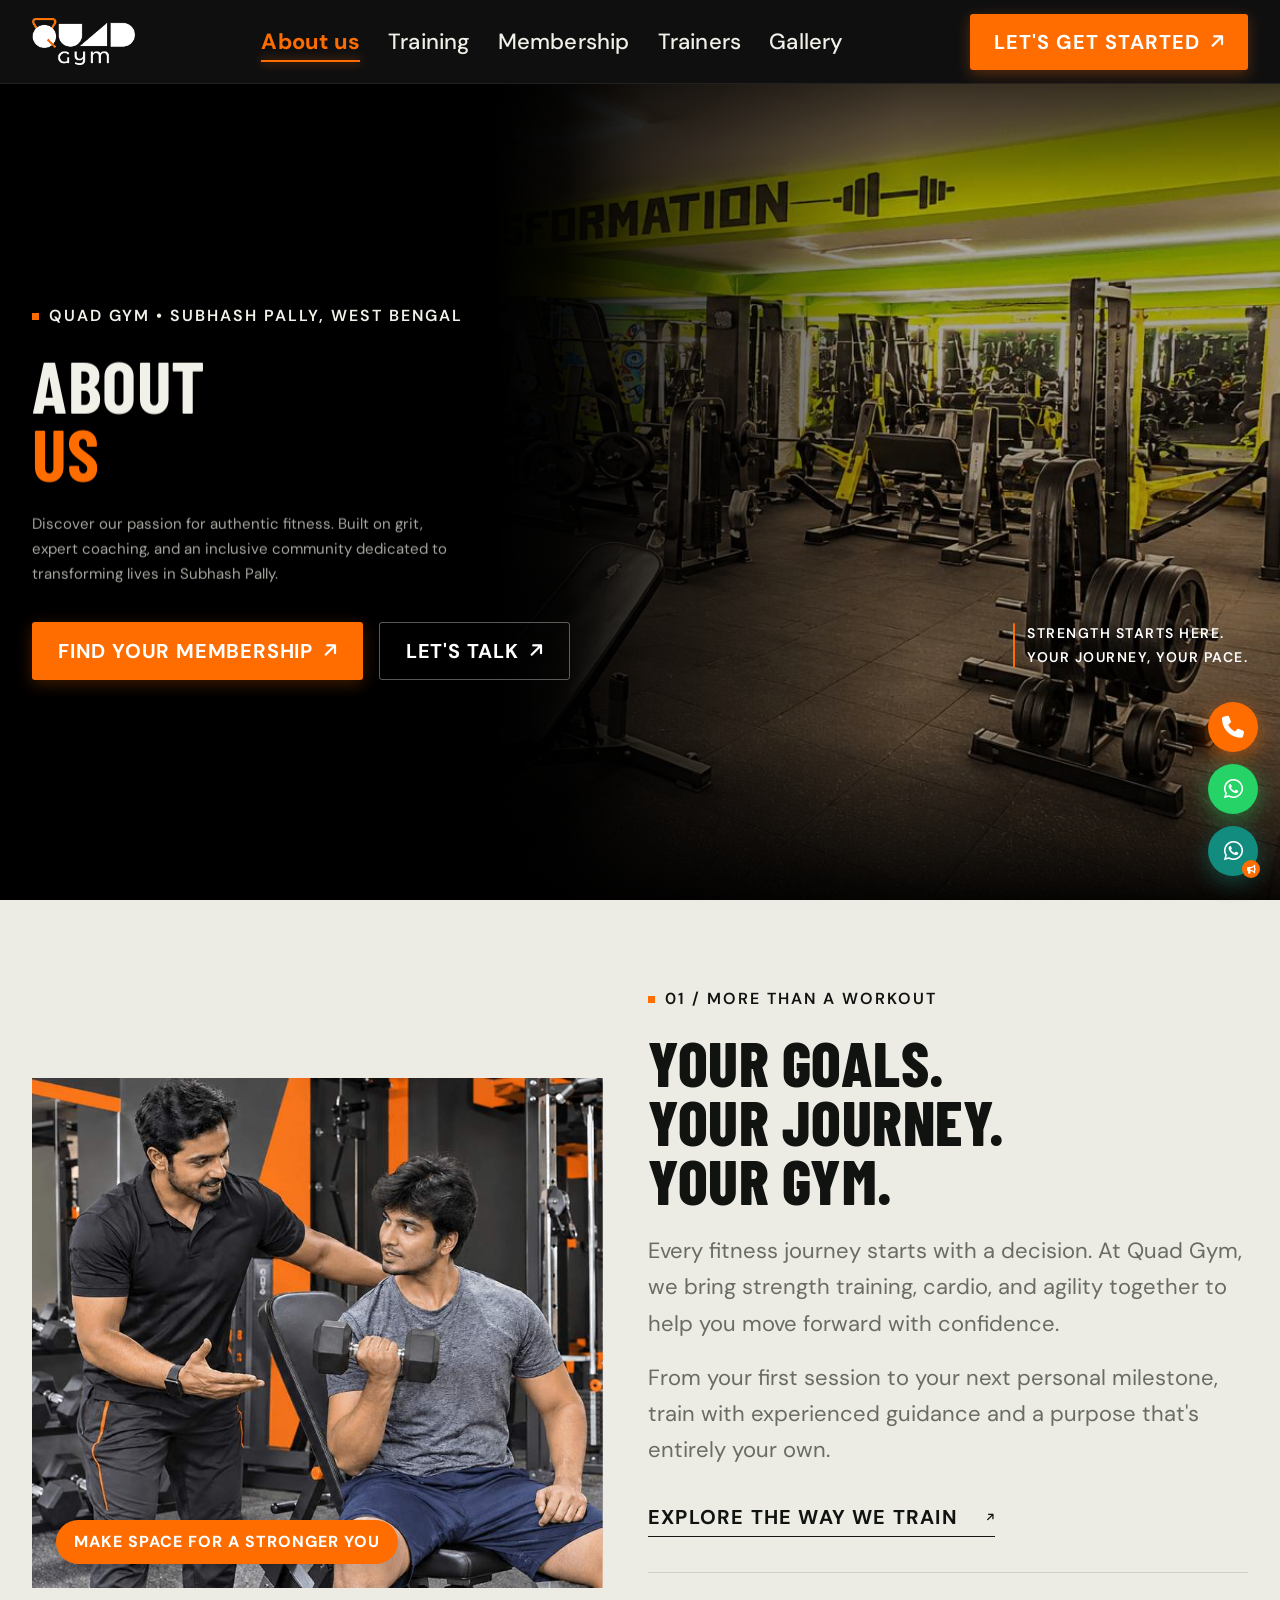
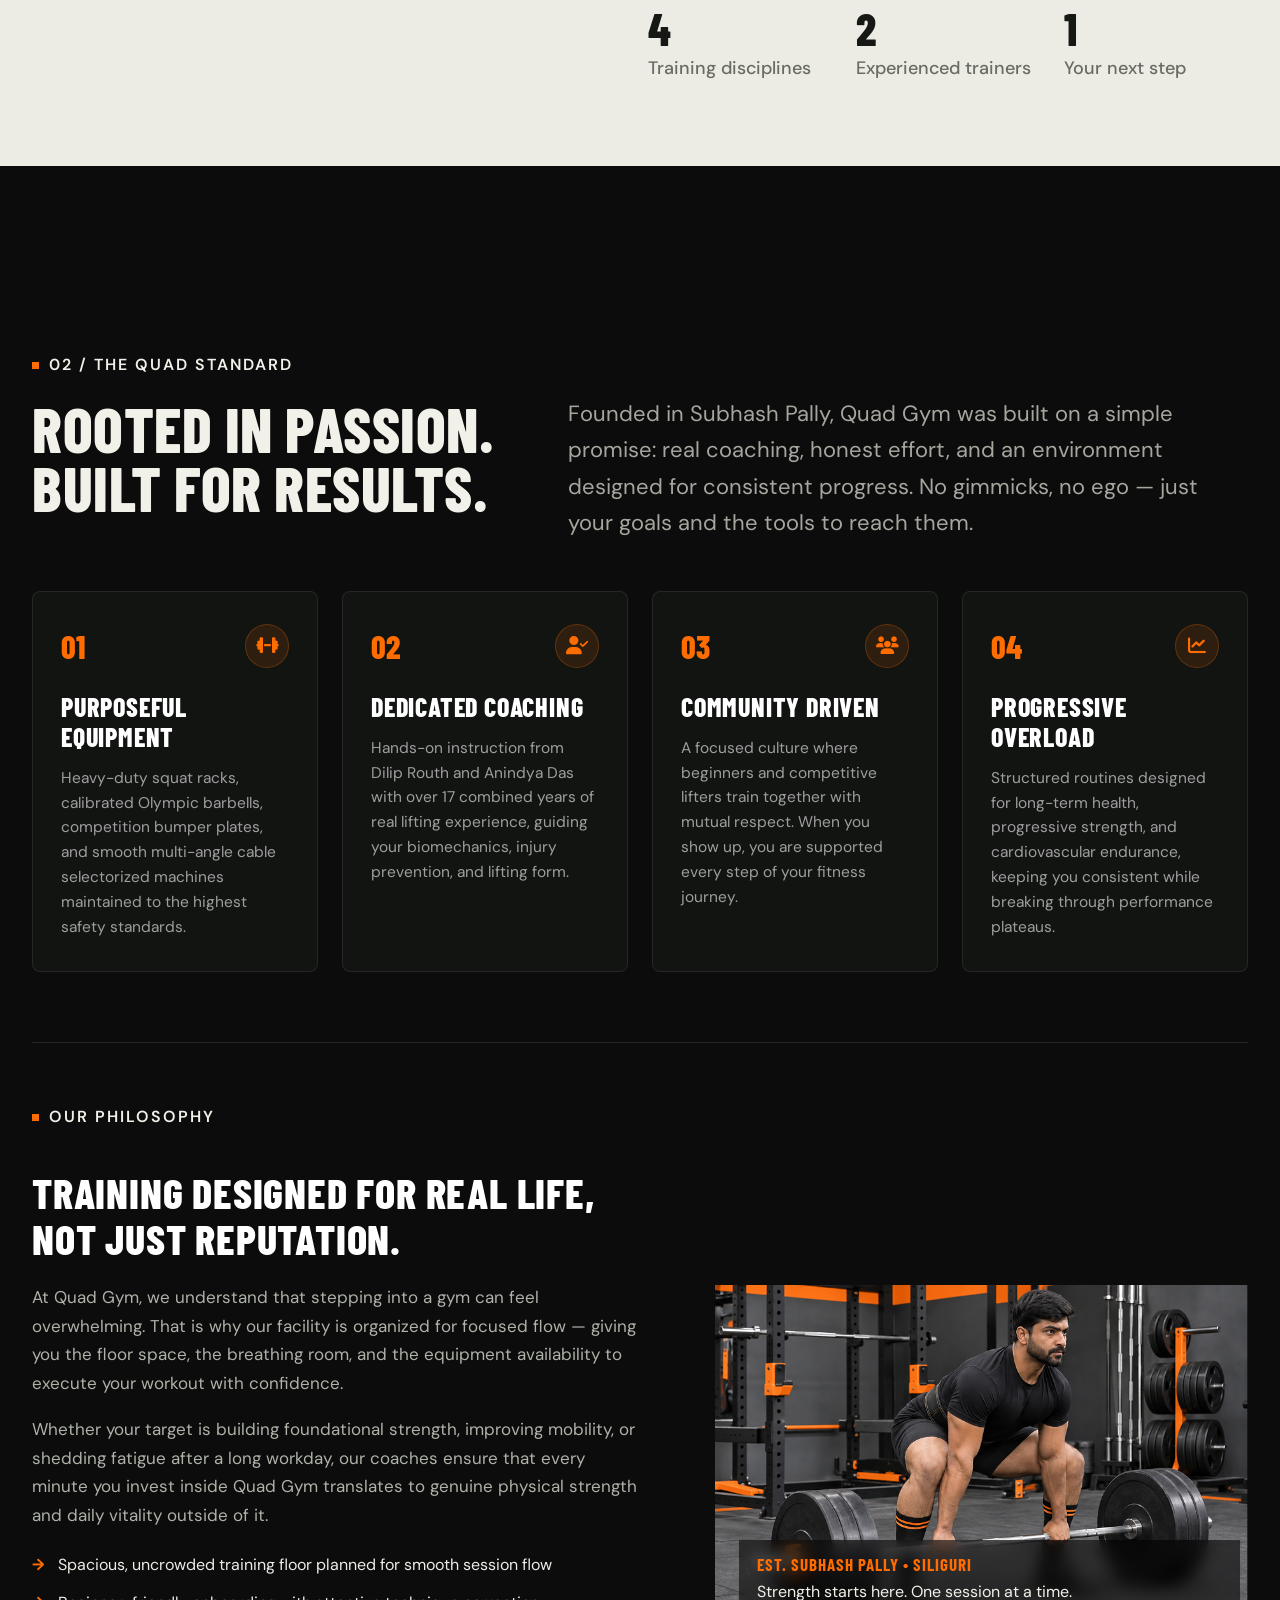
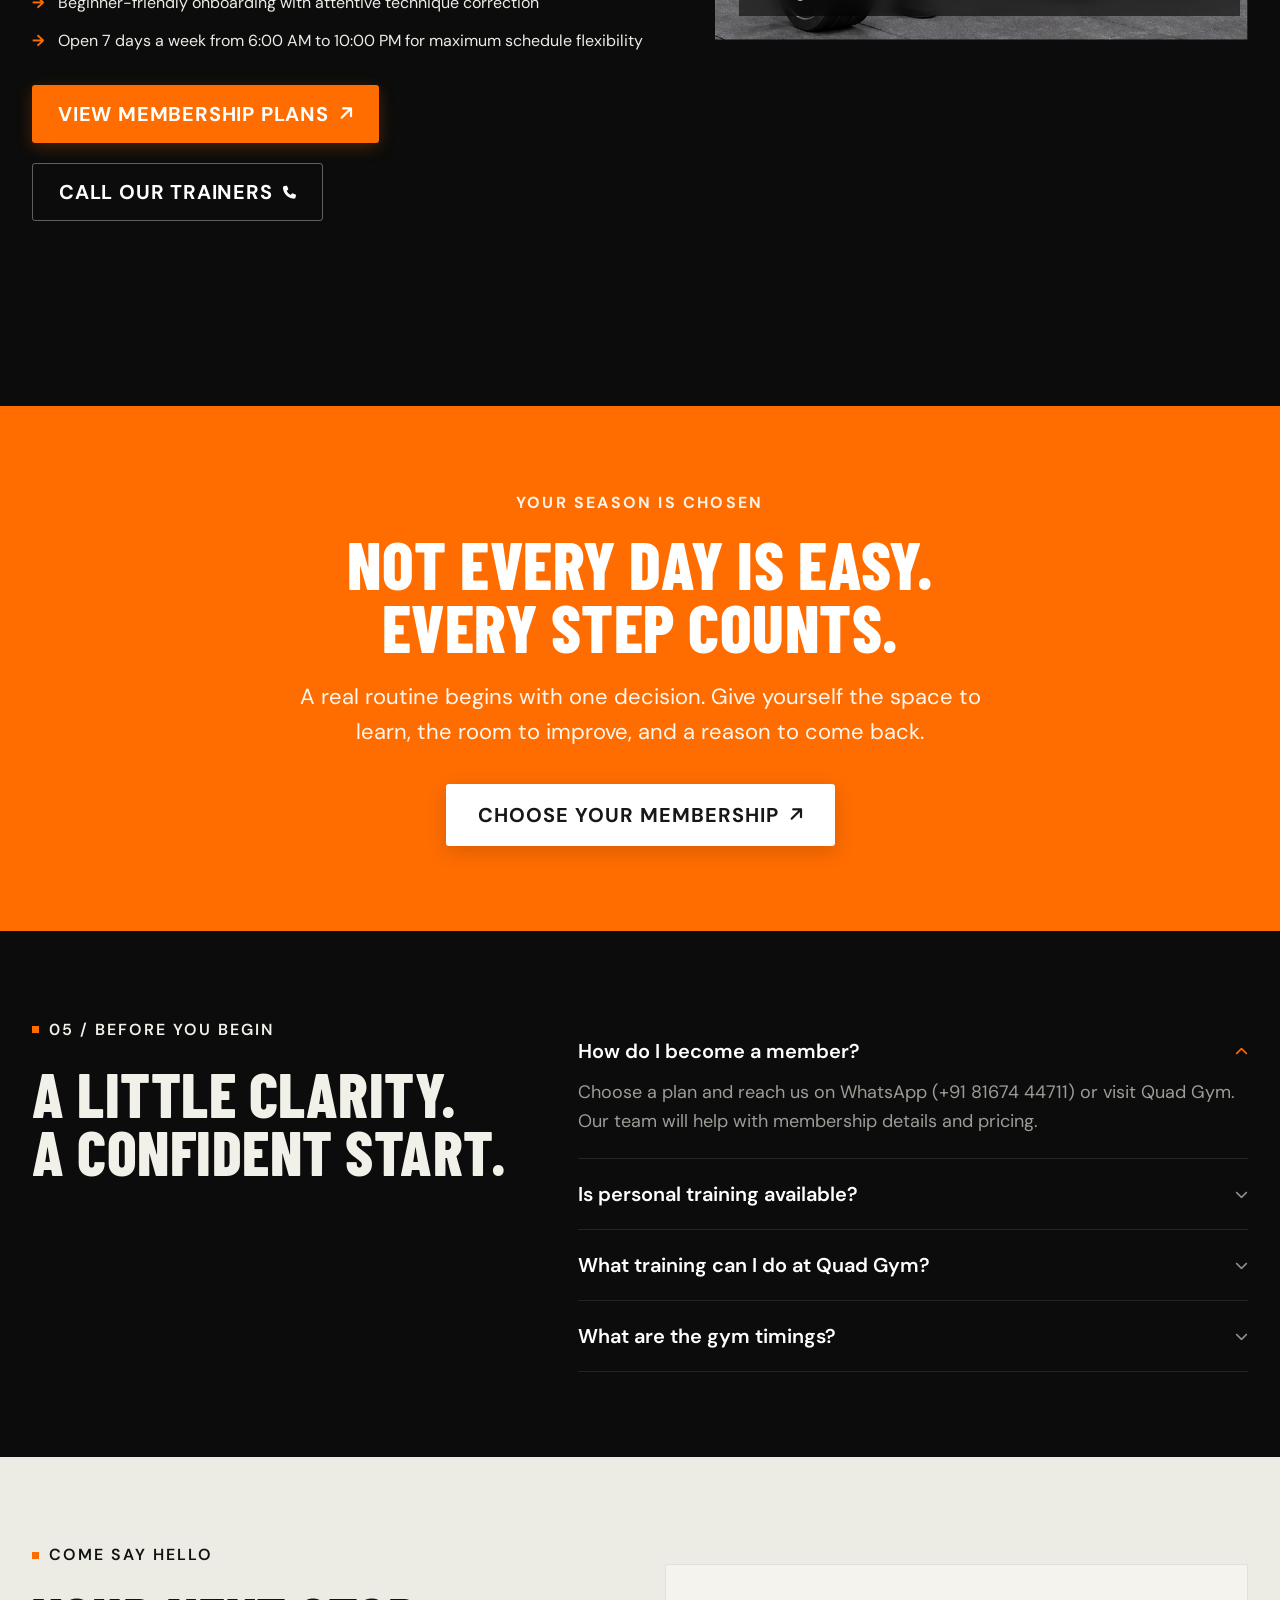
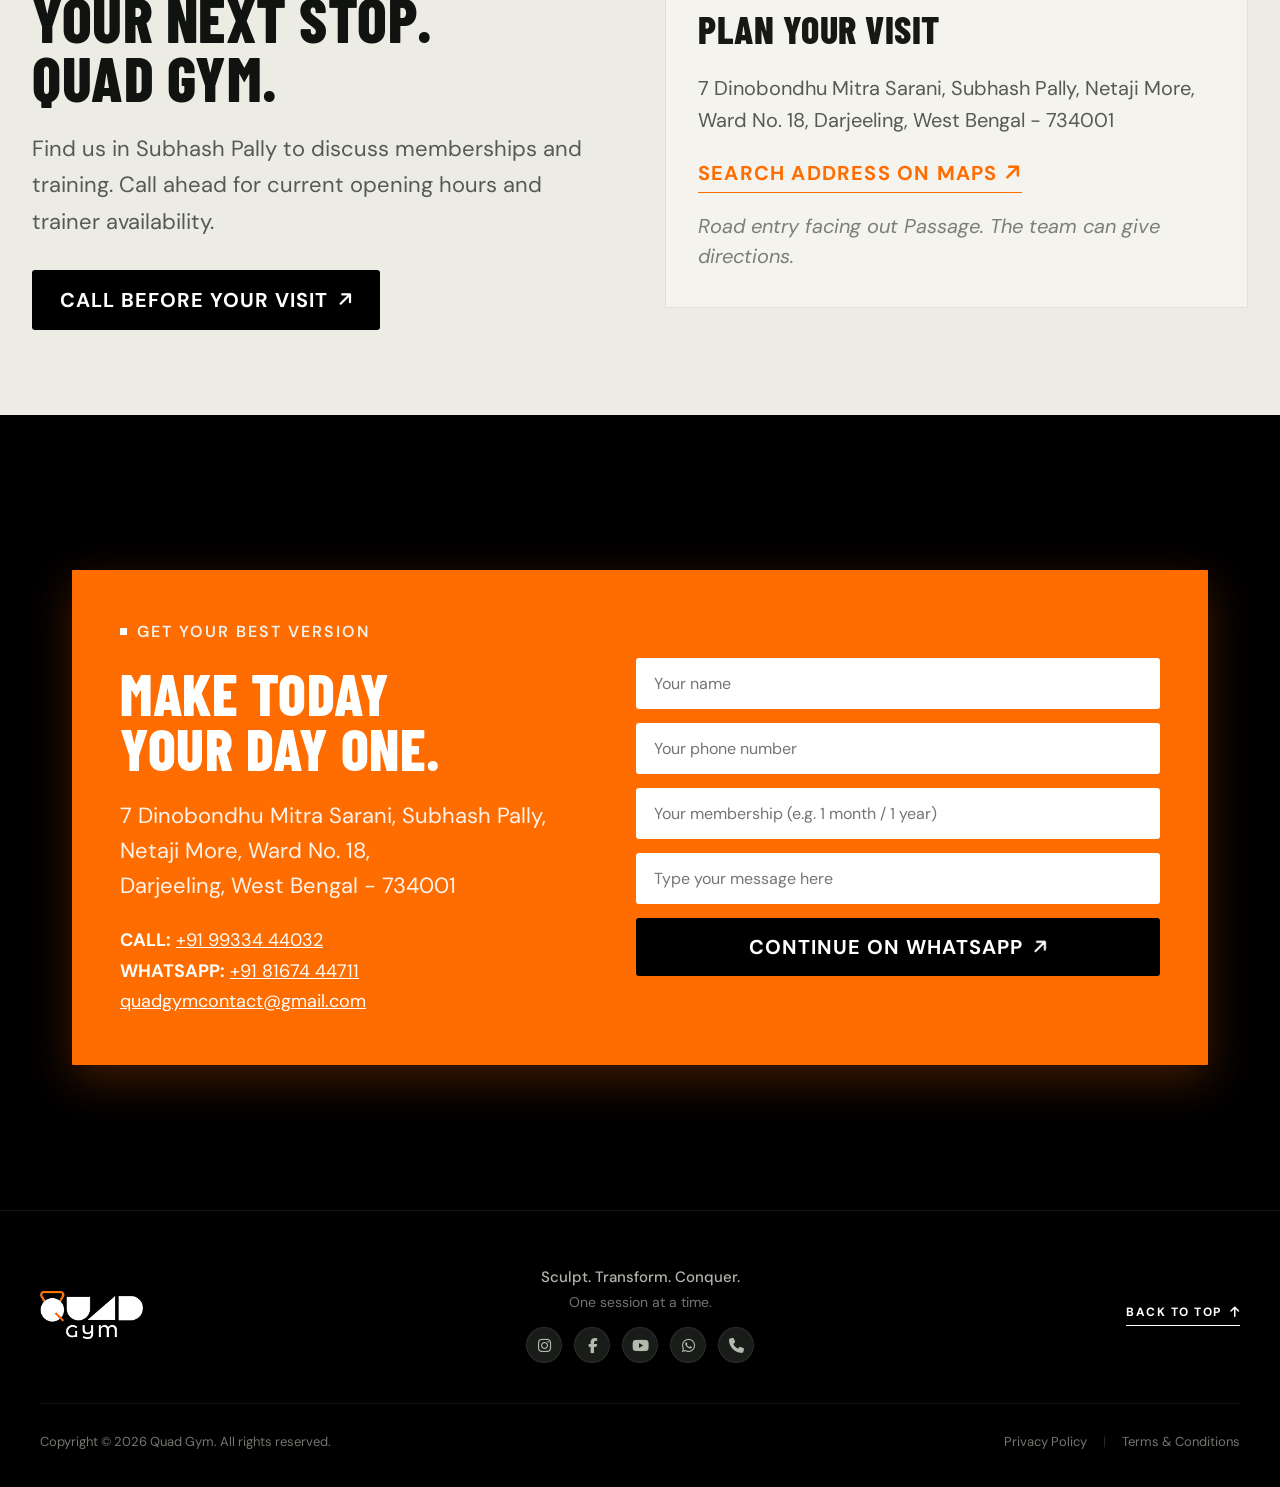
==== commit 54213204: "Final touch done." ====
--- a/about-us.html
+++ b/about-us.html
@@ -7,6 +7,7 @@
     <title>Quad Gym - Sculpt. Transform. Conquer.</title>
 
     <!-- Google Fonts -->
+    <link rel="shortcut icon" href="assets/favicon.ico" type="image/x-icon">
     <link rel="preconnect" href="https://fonts.googleapis.com">
     <link rel="preconnect" href="https://fonts.gstatic.com" crossorigin>
     <link
@@ -132,10 +133,15 @@
             <!-- Mobile Menu Footer Info -->
             <div class="mobile-menu-footer">
                 <div class="mobile-social-links">
-                    <a href="#" aria-label="Instagram"><i class="fa-brands fa-instagram"></i></a>
-                    <a href="#" aria-label="Facebook"><i class="fa-brands fa-facebook-f"></i></a>
-                    <a href="#" aria-label="WhatsApp"><i class="fa-brands fa-whatsapp"></i></a>
-                    <a href="#" aria-label="Phone"><i class="fa-solid fa-phone"></i></a>
+                    <a href="https://www.instagram.com/quadgymfitness?utm_source=qr" target="_blank"
+                        rel="noopener noreferrer" aria-label="Instagram"><i class="fa-brands fa-instagram"></i></a>
+                    <a href="https://www.facebook.com/share/1ECYmg3NDE/?mibextid=wwXIfr" target="_blank"
+                        rel="noopener noreferrer" aria-label="Facebook"><i class="fa-brands fa-facebook-f"></i></a>
+                    <a href="https://youtube.com/@quadgymofficial?si=P0tMxeoU2woq9zfB" target="_blank"
+                        rel="noopener noreferrer" aria-label="YouTube"><i class="fa-brands fa-youtube"></i></a>
+                    <a href="https://wa.me/918167444711" target="_blank" rel="noopener noreferrer"
+                        aria-label="WhatsApp"><i class="fa-brands fa-whatsapp"></i></a>
+                    <a href="tel:+919933444032" aria-label="Call"><i class="fa-solid fa-phone"></i></a>
                 </div>
             </div>
         </div>
@@ -169,7 +175,8 @@
 
                 <!-- Subtitle Description -->
                 <p class="hero-desc animate__animated animate__fadeInUp">
-                    Show up for yourself. Build your strength, find your rhythm, and take your next step with Quad Gym.
+                    Discover our passion for authentic fitness. Built on grit, expert coaching, and an inclusive
+                    community dedicated to transforming lives in Subhash Pally.
                 </p>
 
                 <!-- Action Button Group -->
@@ -222,7 +229,7 @@
                     <p>From your first session to your next personal milestone, train with experienced guidance and a
                         purpose that's entirely your own.</p>
                 </div>
-                <a href="#training" class="text-link-dark animate__animated animate__fadeInUp">
+                <a href="training.html" class="text-link-dark animate__animated animate__fadeInUp">
                     <span style="padding-right: 20px;">EXPLORE THE WAY WE TRAIN</span>
                     <i class="fa-solid fa-arrow-up fa-rotate-by" style="--fa-rotate-angle: 45deg; font-size: 10px;"></i>
                 </a>
@@ -376,7 +383,7 @@
                             <span>VIEW MEMBERSHIP PLANS</span>
                             <i class="fa-solid fa-arrow-up fa-rotate-by" style="--fa-rotate-angle: 45deg;"></i>
                         </a>
-                        <a href="tel:+919749589844" class="btn btn-outline">
+                        <a href="tel:+919933444032" class="btn btn-outline">
                             <span>CALL OUR TRAINERS</span>
                             <i class="fa-solid fa-phone" style="font-size: 13px;"></i>
                         </a>
@@ -412,7 +419,7 @@
                 reason to come back.
             </p>
             <div class="cta-banner-action animate__animated animate__fadeInUp">
-                <a href="#membership" class="btn btn-cta-white">
+                <a href="membership.html" class="btn btn-cta-white">
                     <span>CHOOSE YOUR MEMBERSHIP</span>
                     <i class="fa-solid fa-arrow-up fa-rotate-by" style="--fa-rotate-angle: 45deg;"></i>
                 </a>
@@ -443,7 +450,7 @@
                             <i class="fa-solid fa-chevron-down faq-arrow"></i>
                         </button>
                         <div class="faq-answer">
-                            <p>Choose a plan and reach us on WhatsApp (+91 96478 69794) or visit Quad Gym. Our team will
+                            <p>Choose a plan and reach us on WhatsApp (+91 81674 44711) or visit Quad Gym. Our team will
                                 help with membership details and pricing.</p>
                         </div>
                     </div>
@@ -504,7 +511,7 @@
                     Find us in Subhash Pally to discuss memberships and training. Call ahead for current opening hours
                     and trainer availability.
                 </p>
-                <a href="tel:+919749589844" class="btn btn-visit-dark animate__animated animate__fadeInUp">
+                <a href="tel:+919933444032" class="btn btn-visit-dark animate__animated animate__fadeInUp">
                     <span>CALL BEFORE YOUR VISIT</span>
                     <i class="fa-solid fa-arrow-up fa-rotate-by" style="--fa-rotate-angle: 45deg;"></i>
                 </a>
@@ -514,8 +521,8 @@
                 <div class="visit-card">
                     <h3 class="visit-card-title">PLAN YOUR VISIT</h3>
                     <p class="visit-card-address">
-                        7, Deshbandhu Mitra Sarani, Subhash Pally, Near Union Ward No. 18, Darjeeling, West Bengal
-                        734020
+                        7 Dinobondhu Mitra Sarani, Subhash Pally, Netaji More, Ward No. 18, Darjeeling, West Bengal -
+                        734001
                     </p>
                     <a href="https://maps.google.com" target="_blank" rel="noopener noreferrer" class="visit-maps-link">
                         <span>SEARCH ADDRESS ON MAPS</span>
@@ -543,21 +550,21 @@
                         <span>YOUR DAY ONE.</span>
                     </h2>
                     <div class="contact-address-block">
-                        <p>7, Deshbandhu Mitra Sarani, Subhash Pally,</p>
-                        <p>Near Union Ward No. 18, P.O. Siliguri,</p>
-                        <p>Dist: Darjeeling, West Bengal</p>
+                        <p>7 Dinobondhu Mitra Sarani, Subhash Pally,</p>
+                        <p>Netaji More, Ward No. 18,</p>
+                        <p>Darjeeling, West Bengal - 734001</p>
                     </div>
                     <div class="contact-direct-links">
-                        <p><strong>CALL:</strong> <a href="tel:+919749589844">+91 97495 89844</a></p>
-                        <p><strong>WHATSAPP:</strong> <a href="https://wa.me/919647869794" target="_blank">+91 96478
-                                69794</a></p>
-                        <p><a href="mailto:quadfitnessgym@gmail.com">quadfitnessgym@gmail.com</a></p>
+                        <p><strong>CALL:</strong> <a href="tel:+919933444032">+91 99334 44032</a></p>
+                        <p><strong>WHATSAPP:</strong> <a href="https://wa.me/918167444711" target="_blank">+91 81674
+                                44711</a></p>
+                        <p><a href="mailto:quadgymcontact@gmail.com">quadgymcontact@gmail.com</a></p>
                     </div>
                 </div>
 
                 <div class="contact-banner-right animate__animated animate__fadeInUp">
                     <form class="whatsapp-lead-form" id="whatsapp-lead-form"
-                        onsubmit="event.preventDefault(); window.open('https://wa.me/919647869794?text=' + encodeURIComponent('Hi Quad Gym, I would like to enquire about membership and training!'), '_blank');">
+                        onsubmit="event.preventDefault(); window.open('https://wa.me/918167444711?text=' + encodeURIComponent('Hi Quad Gym, I would like to enquire about membership and training!'), '_blank');">
                         <div class="form-group">
                             <label for="lead-name" class="visually-hidden">Your name</label>
                             <input type="text" id="lead-name" name="name" placeholder="Your name" required
@@ -603,6 +610,17 @@
                 <div class="footer-motto-col">
                     <p class="footer-motto-main">Sculpt. Transform. Conquer.</p>
                     <p class="footer-motto-sub">One session at a time.</p>
+                    <div class="footer-social-links">
+                        <a href="https://www.instagram.com/quadgymfitness?utm_source=qr" target="_blank"
+                            rel="noopener noreferrer" aria-label="Instagram"><i class="fa-brands fa-instagram"></i></a>
+                        <a href="https://www.facebook.com/share/1ECYmg3NDE/?mibextid=wwXIfr" target="_blank"
+                            rel="noopener noreferrer" aria-label="Facebook"><i class="fa-brands fa-facebook-f"></i></a>
+                        <a href="https://youtube.com/@quadgymofficial?si=P0tMxeoU2woq9zfB" target="_blank"
+                            rel="noopener noreferrer" aria-label="YouTube"><i class="fa-brands fa-youtube"></i></a>
+                        <a href="https://wa.me/918167444711" target="_blank" rel="noopener noreferrer"
+                            aria-label="WhatsApp"><i class="fa-brands fa-whatsapp"></i></a>
+                        <a href="tel:+919933444032" aria-label="Call"><i class="fa-solid fa-phone"></i></a>
+                    </div>
                 </div>
                 <div class="footer-top-link-col">
                     <a href="#hero" class="back-to-top-link">
@@ -645,6 +663,29 @@
     </div>
 
     <!-- Main JavaScript File -->
+    <!-- ================= FLOATING QUICK CONTACT STACK ================= -->
+    <div class="floating-contact-stack" aria-label="Quick Contact">
+        <!-- 1. Above: Call Number Icon Link -->
+        <a href="tel:+919933444032" class="floating-btn floating-call-btn" aria-label="Call Quad Gym">
+            <i class="fa-solid fa-phone"></i>
+            <span class="floating-tooltip">Call: +91 99334 44032</span>
+        </a>
+
+        <!-- 2. Middle: WhatsApp for Number Link -->
+        <a href="https://wa.me/918167444711" target="_blank" rel="noopener noreferrer"
+            class="floating-btn floating-wa-btn" aria-label="WhatsApp Quad Gym">
+            <i class="fa-brands fa-whatsapp"></i>
+            <span class="floating-tooltip">WhatsApp: +91 81674 44711</span>
+        </a>
+
+        <!-- 3. Below: WhatsApp Channel Link Icon -->
+        <a href="https://whatsapp.com/channel/0029VaQuadGym" target="_blank" rel="noopener noreferrer"
+            class="floating-btn floating-channel-btn" aria-label="WhatsApp Channel Group">
+            <i class="fa-brands fa-whatsapp"></i>
+            <span class="floating-channel-badge"><i class="fa-solid fa-bullhorn"></i></span>
+            <span class="floating-tooltip">WhatsApp Channel</span>
+        </a>
+    </div>
     <script src="script/script.js"></script>
 </body>
 
--- a/style/style.css
+++ b/style/style.css
@@ -3168,4 +3168,141 @@
 /* Ensure smooth hardware acceleration for animated elements */
 .animate__animated {
     will-change: transform, opacity;
+}
+
+/* ==========================================================================
+   FLOATING CONTACT STACK (CALL, WHATSAPP, WHATSAPP CHANNEL)
+   ========================================================================== */
+.floating-contact-stack {
+    position: fixed;
+    right: 22px;
+    bottom: 24px;
+    z-index: 1500;
+    display: flex;
+    flex-direction: column;
+    align-items: center;
+    gap: 12px;
+}
+
+.floating-btn {
+    position: relative;
+    width: 50px;
+    height: 50px;
+    border-radius: 50%;
+    display: flex;
+    align-items: center;
+    justify-content: center;
+    font-size: 22px;
+    color: #FFFFFF;
+    text-decoration: none;
+    box-shadow: 0 6px 20px rgba(0, 0, 0, 0.45);
+    transition: transform 0.3s cubic-bezier(0.16, 1, 0.3, 1), box-shadow 0.3s ease, background-color 0.3s ease;
+}
+
+.floating-btn:hover {
+    transform: translateY(-4px) scale(1.08);
+}
+
+/* 1. Above: Call Number Icon */
+.floating-call-btn {
+    background: var(--primary-color);
+    box-shadow: 0 6px 22px rgba(255, 109, 0, 0.5);
+}
+
+.floating-call-btn:hover {
+    background: var(--primary-hover);
+    box-shadow: 0 8px 26px rgba(255, 109, 0, 0.7);
+}
+
+/* 2. Middle: WhatsApp Number Link */
+.floating-wa-btn {
+    background: #25D366;
+    box-shadow: 0 6px 22px rgba(37, 211, 102, 0.45);
+}
+
+.floating-wa-btn:hover {
+    background: #20BA5A;
+    box-shadow: 0 8px 26px rgba(37, 211, 102, 0.65);
+}
+
+/* 3. Below: WhatsApp Channel Link */
+.floating-channel-btn {
+    background: #128C7E;
+    box-shadow: 0 6px 22px rgba(18, 140, 126, 0.45);
+}
+
+.floating-channel-btn:hover {
+    background: #0E7064;
+    box-shadow: 0 8px 26px rgba(18, 140, 126, 0.65);
+}
+
+.floating-channel-badge {
+    position: absolute;
+    bottom: -2px;
+    right: -2px;
+    width: 18px;
+    height: 18px;
+    background: var(--primary-color);
+    border-radius: 50%;
+    display: flex;
+    align-items: center;
+    justify-content: center;
+    font-size: 9px;
+    color: #FFFFFF;
+}
+
+/* Floating Tooltip (Desktop) */
+.floating-tooltip {
+    position: absolute;
+    right: 60px;
+    background: rgba(18, 20, 18, 0.95);
+    color: #FFFFFF;
+    font-family: var(--font-body);
+    font-size: 12px;
+    font-weight: 600;
+    white-space: nowrap;
+    padding: 6px 12px;
+    border-radius: 6px;
+    border: 1px solid rgba(255, 255, 255, 0.12);
+    box-shadow: 0 6px 20px rgba(0, 0, 0, 0.6);
+    pointer-events: none;
+    opacity: 0;
+    transform: translateX(10px);
+    transition: opacity 0.25s ease, transform 0.25s ease;
+}
+
+.floating-btn:hover .floating-tooltip {
+    opacity: 1;
+    transform: translateX(0);
+}
+
+/* Footer Social Links */
+.footer-social-links {
+    display: flex;
+    align-items: center;
+    justify-content: center;
+    gap: 12px;
+    margin-top: 14px;
+}
+
+.footer-social-links a {
+    width: 36px;
+    height: 36px;
+    border-radius: 50%;
+    background: #1A1C19;
+    border: 1px solid rgba(255, 255, 255, 0.08);
+    display: flex;
+    align-items: center;
+    justify-content: center;
+    color: #B4B8AD;
+    font-size: 15px;
+    transition: var(--transition);
+}
+
+.footer-social-links a:hover {
+    background: var(--primary-color);
+    color: #FFFFFF;
+    border-color: var(--primary-color);
+    transform: translateY(-2px);
+    box-shadow: 0 4px 14px rgba(255, 109, 0, 0.4);
 }
--- a/style/responsive.css
+++ b/style/responsive.css
@@ -1372,6 +1372,23 @@
         padding: 22px 22px;
     }
 
+    /* Floating Contact Stack Mobile */
+    .floating-contact-stack {
+        right: 14px;
+        bottom: 16px;
+        gap: 10px;
+    }
+
+    .floating-btn {
+        width: 44px;
+        height: 44px;
+        font-size: 19px;
+    }
+
+    .floating-tooltip {
+        display: none;
+    }
+
     @media (max-width: 380px) {
         .logo-box img {
             height: 32px;
